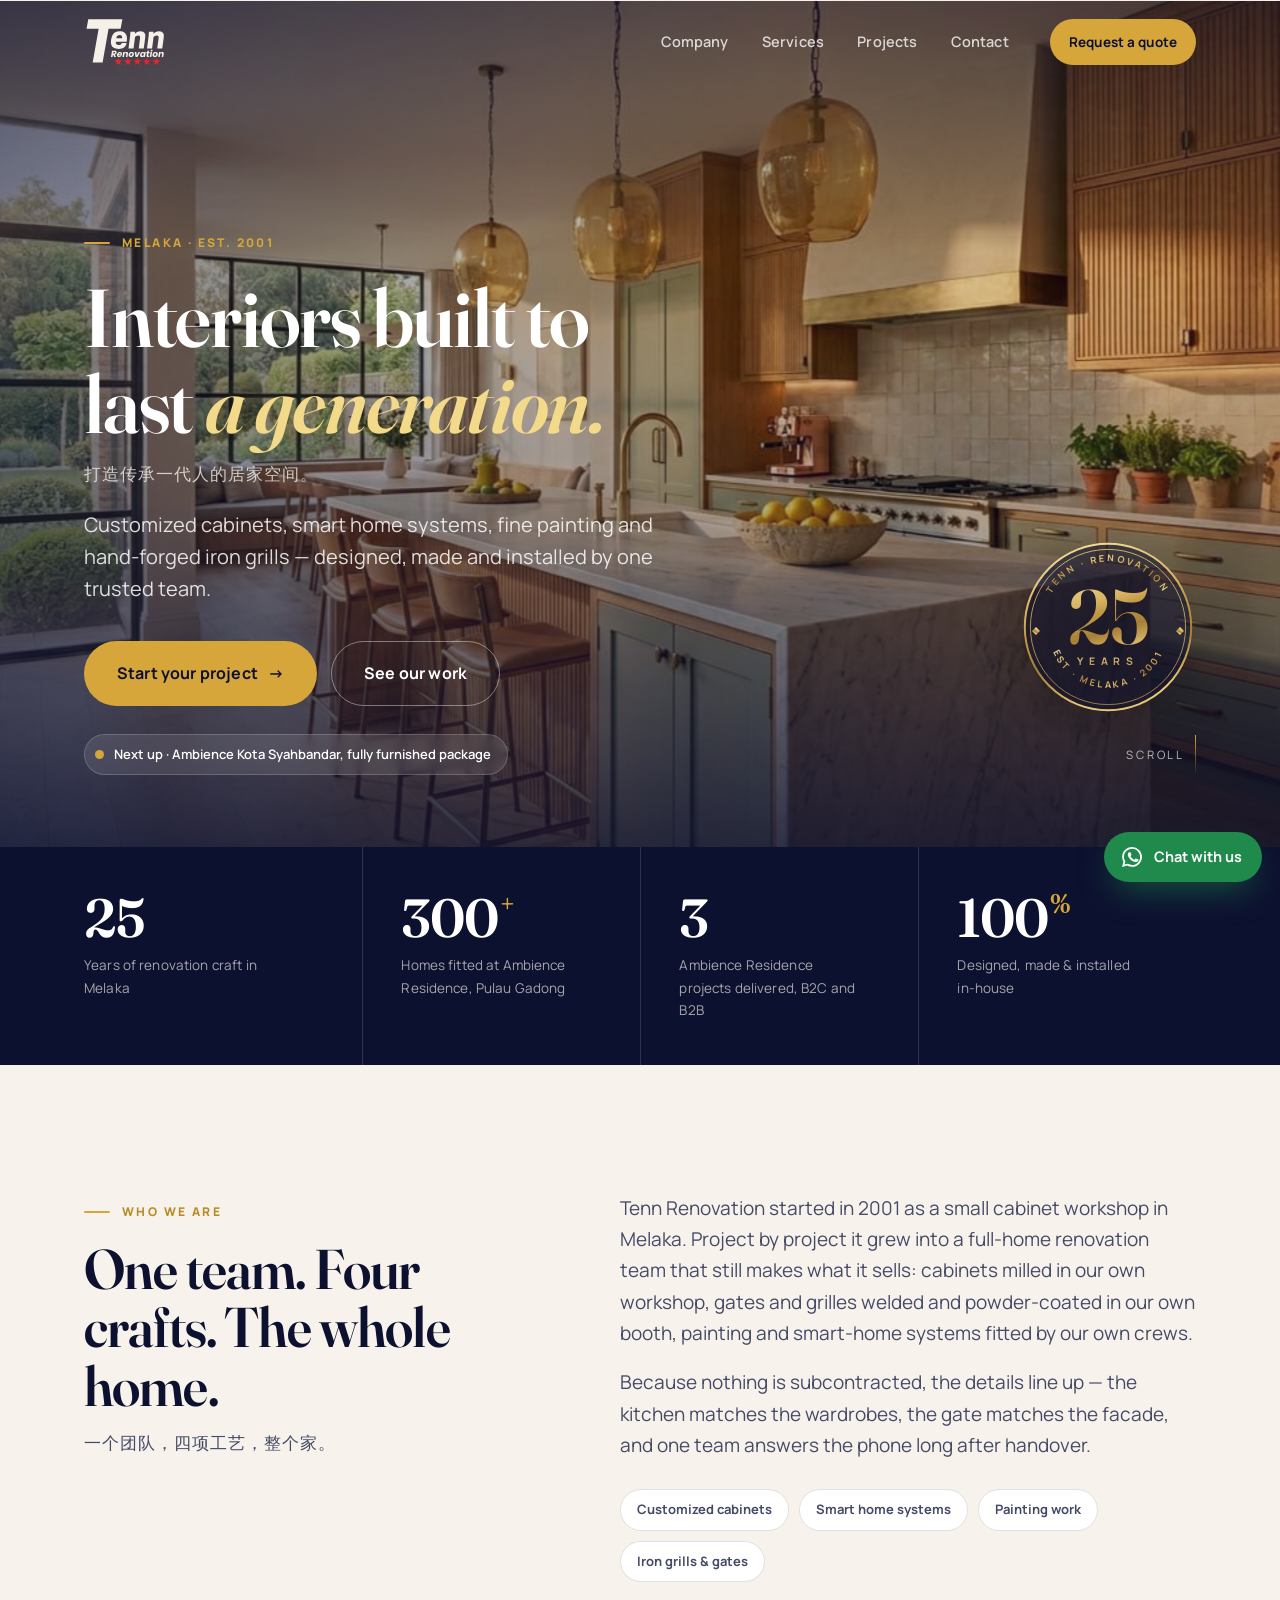
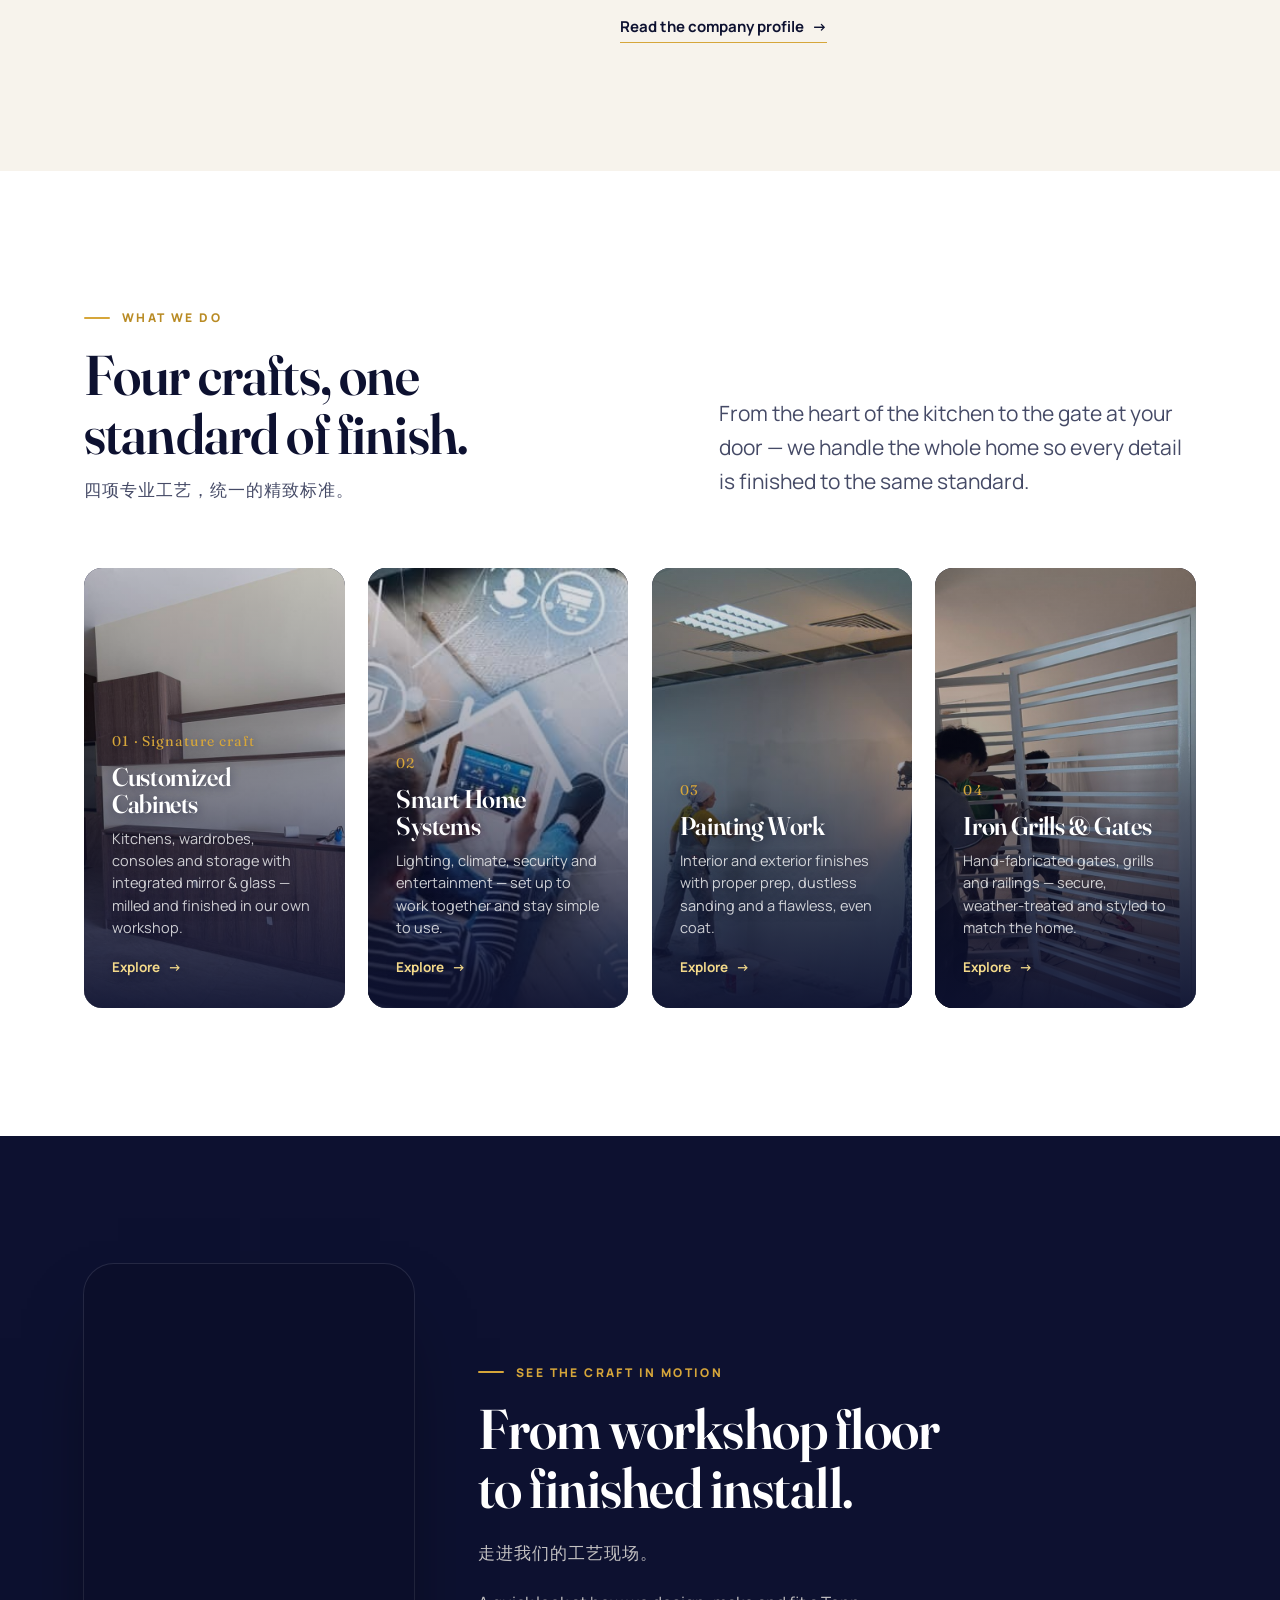
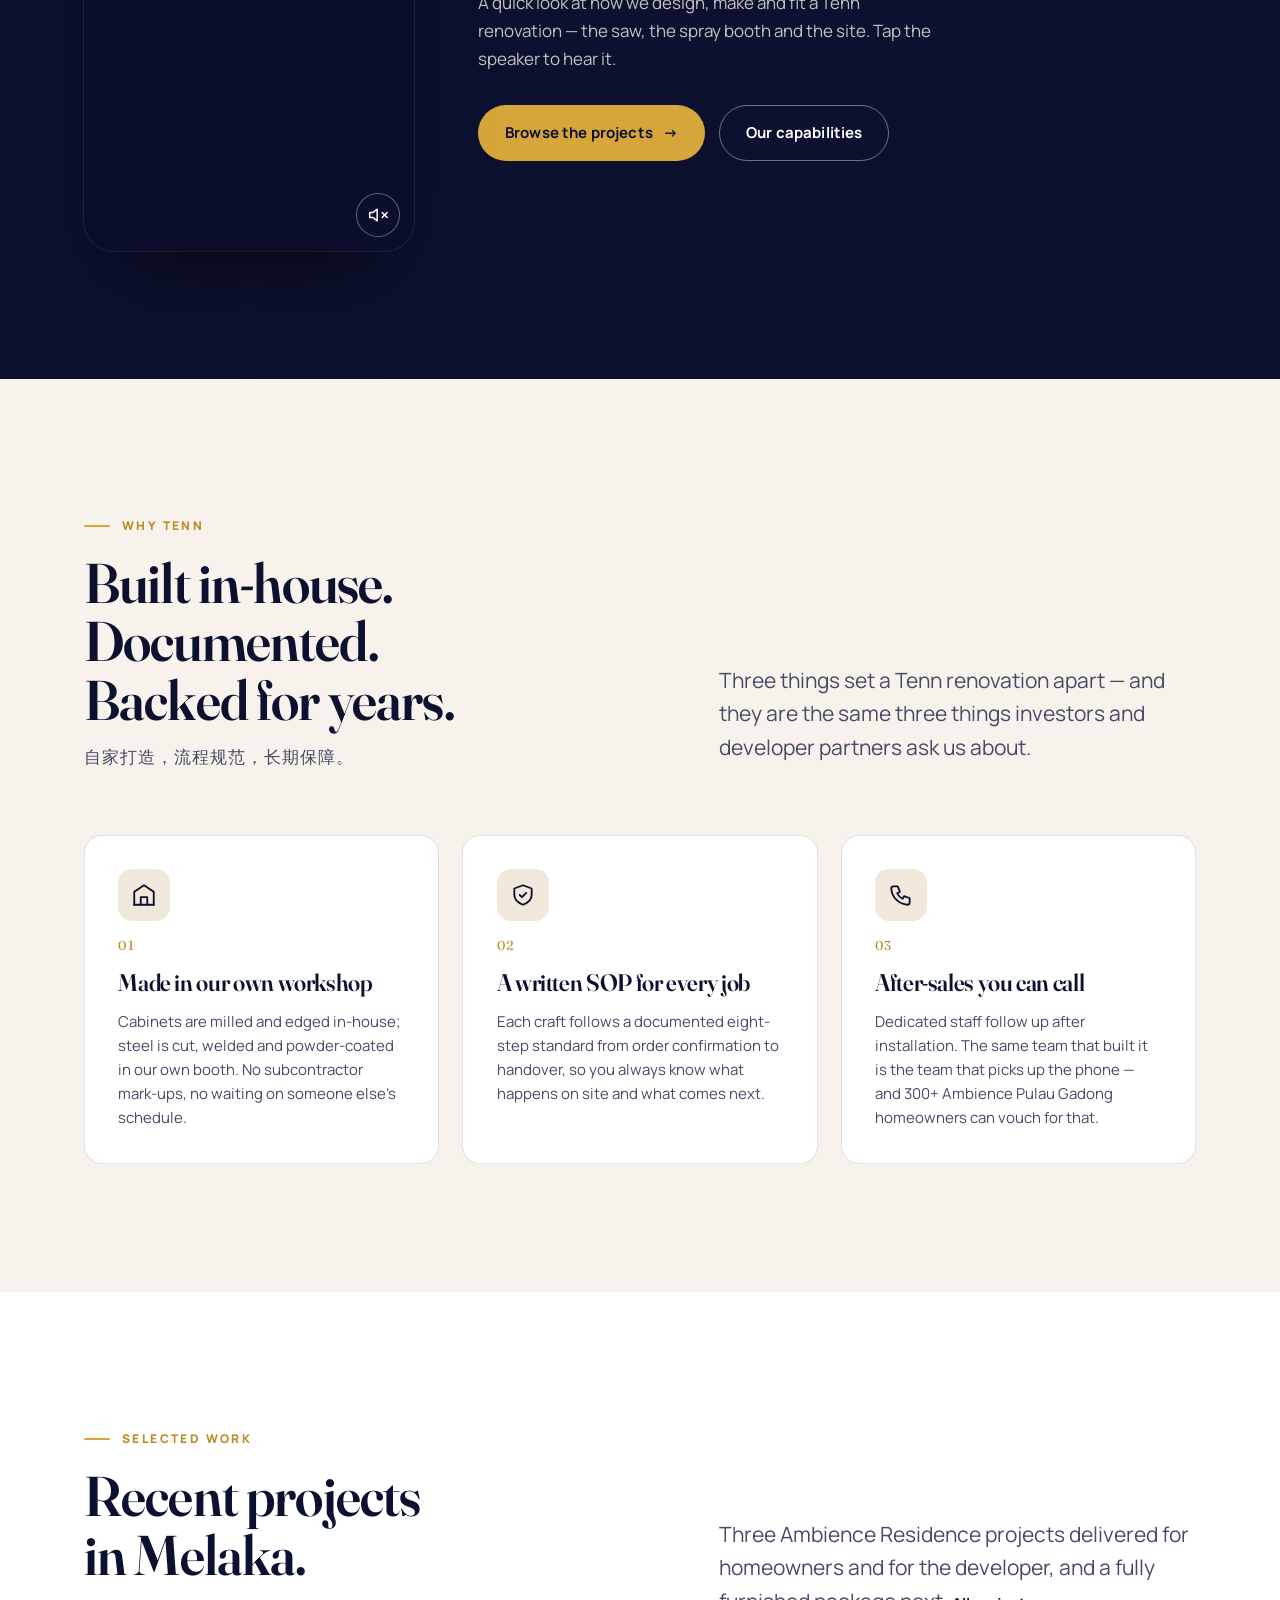
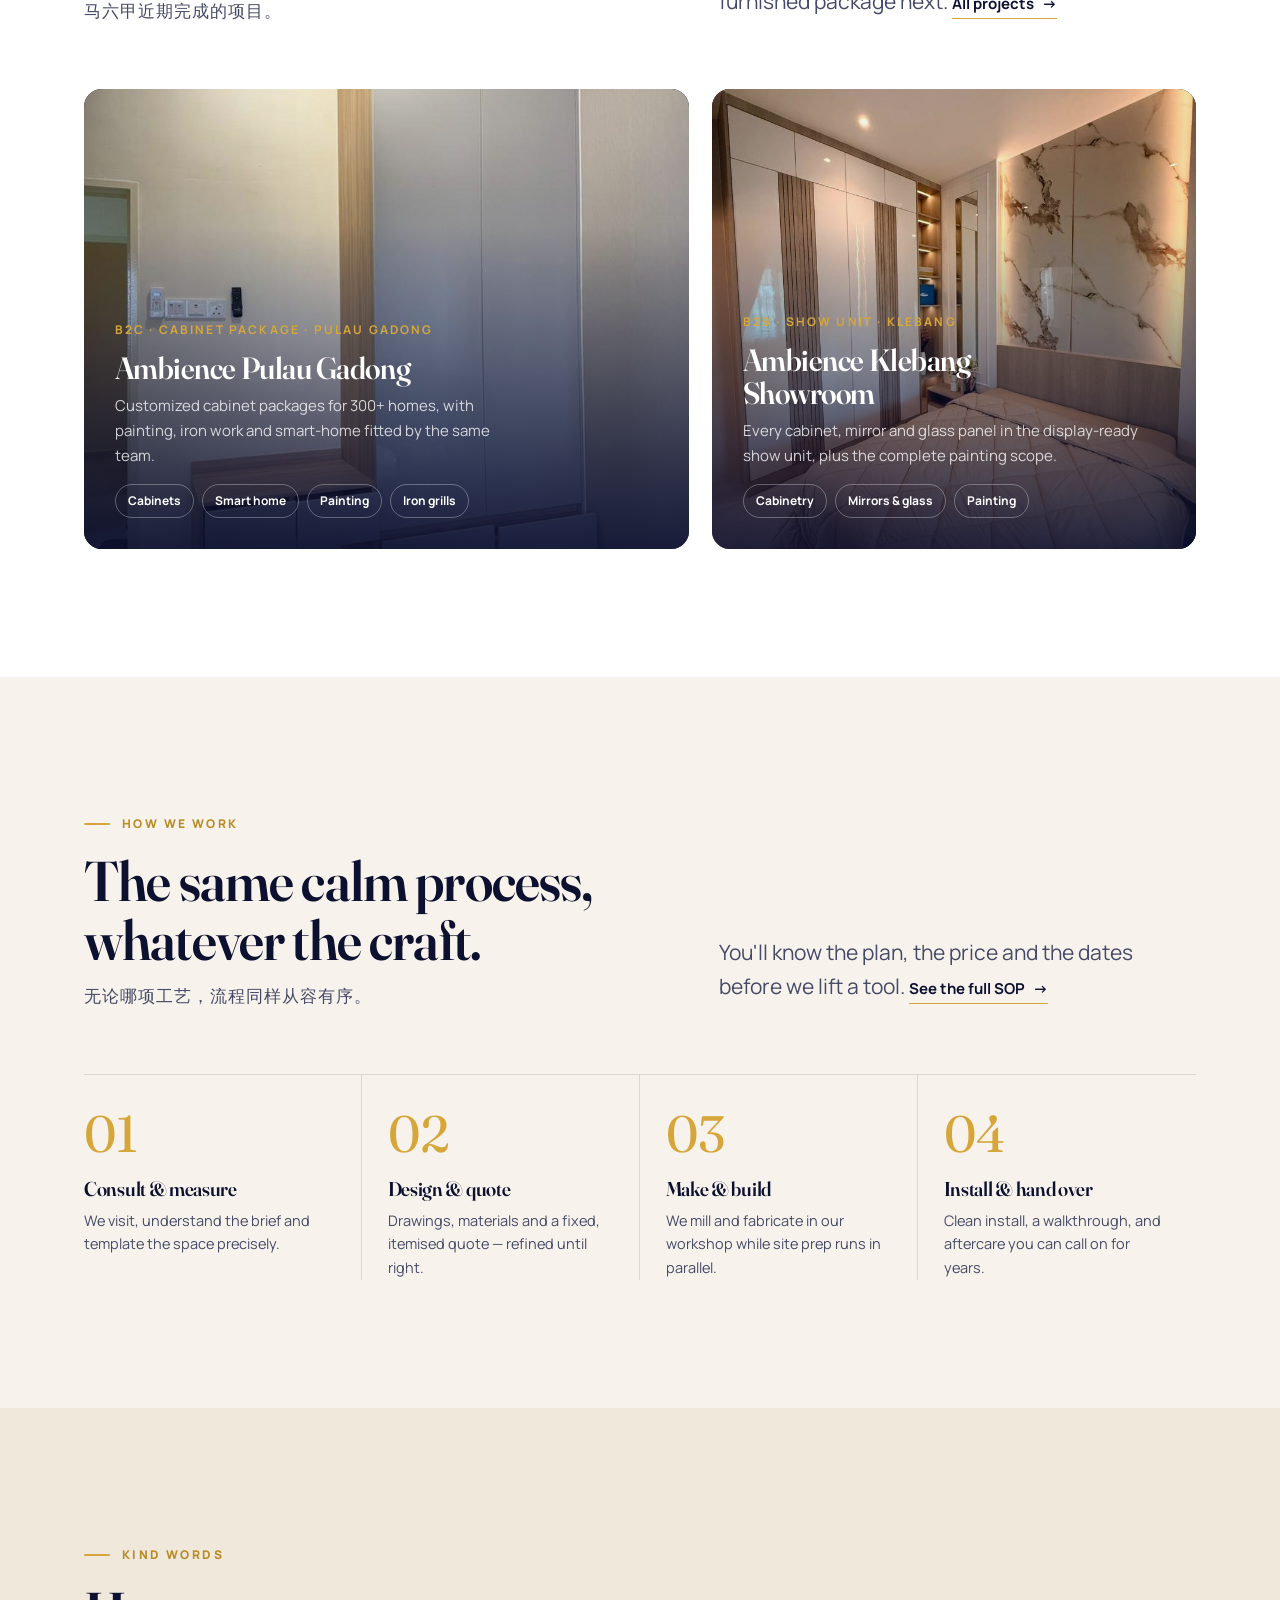
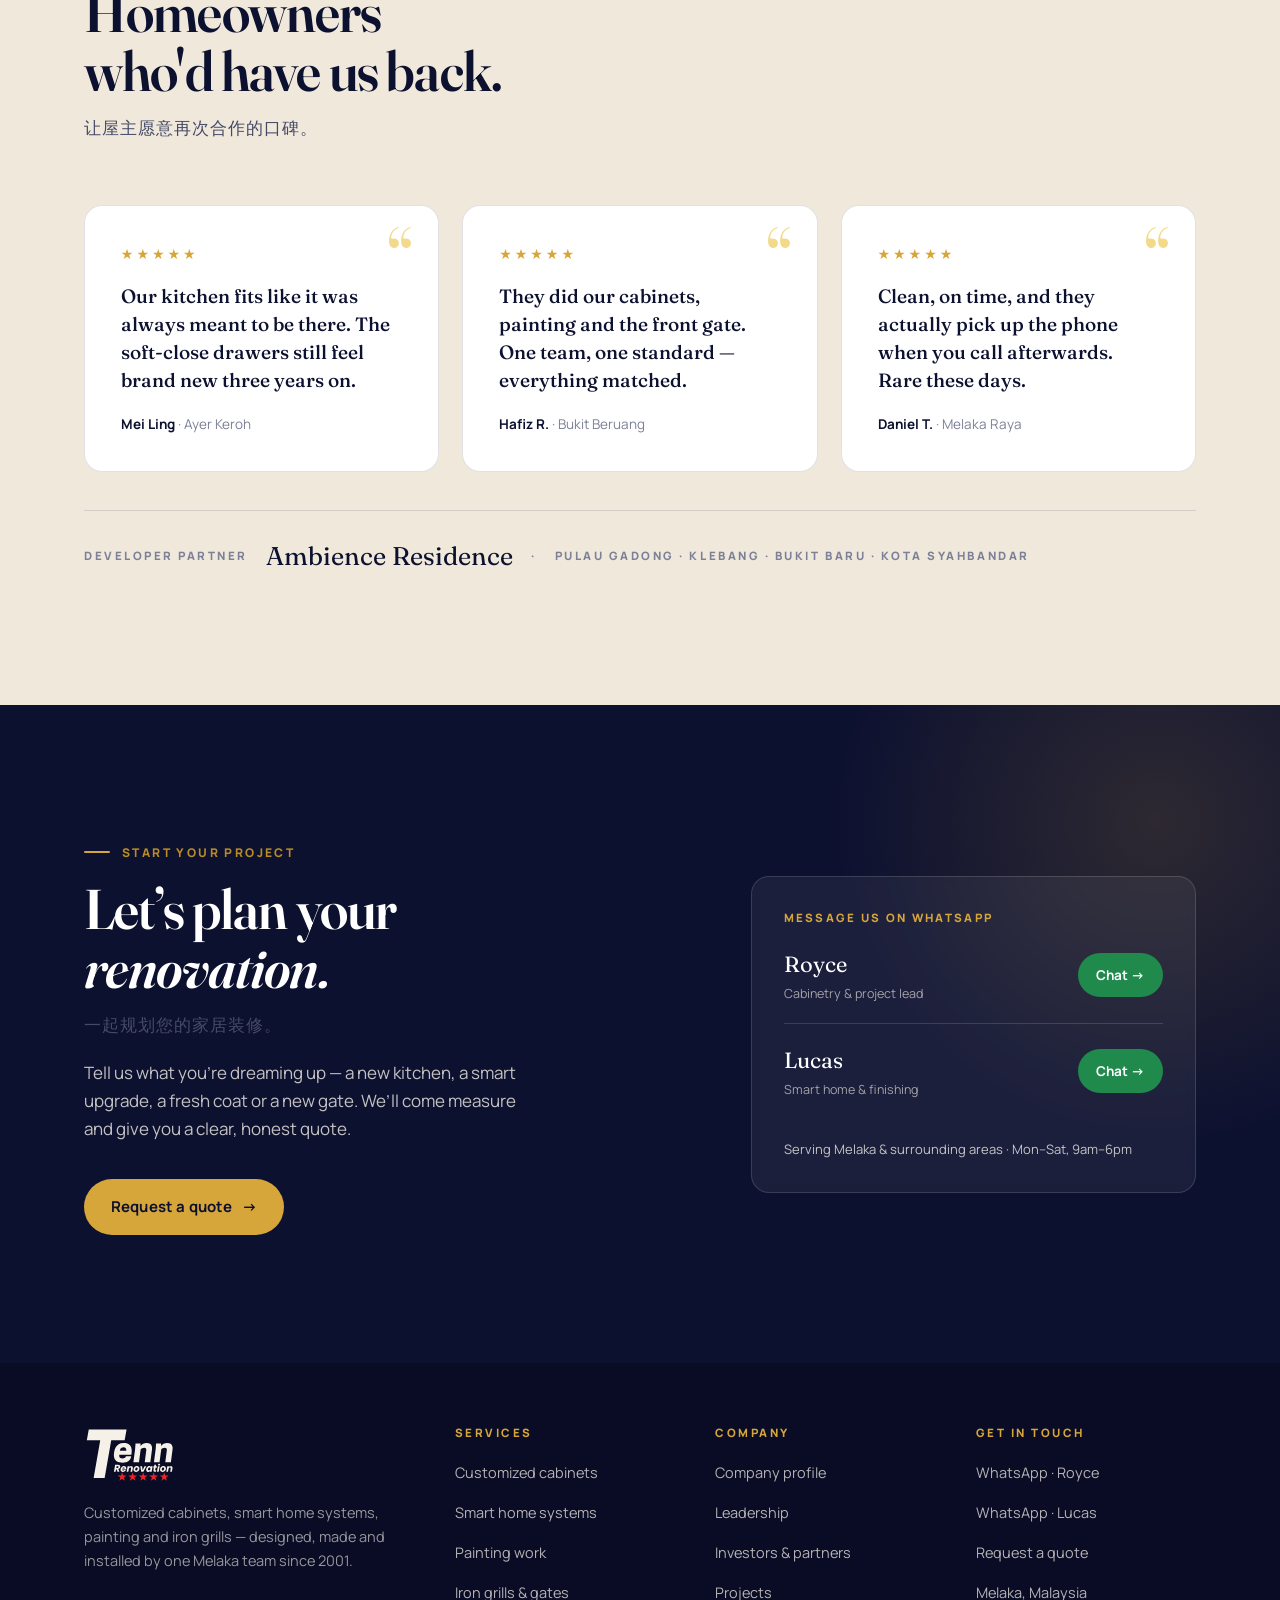
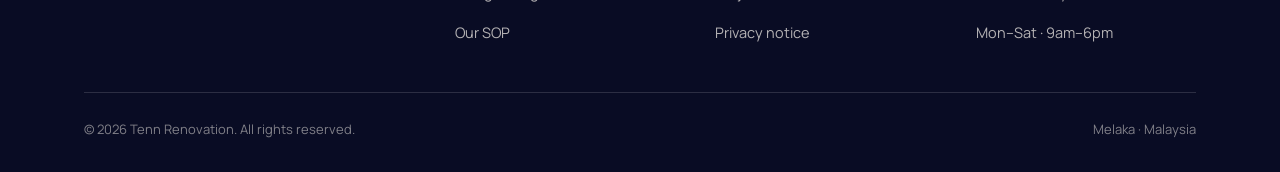
==== index.html @ 578e5e95 "Version-stamp stylesheet and script links; add .nojekyll GitHub Pages caches each file for ten minut" ====
<!DOCTYPE html>
<html lang="en">
<head>
<meta charset="UTF-8">
<meta name="viewport" content="width=device-width, initial-scale=1.0">
<title>Tenn Renovation — Crafted Interiors in Melaka</title>
<meta name="description" content="Customized cabinets, smart home systems, painting and hand-forged iron grills — designed, made and installed by one trusted Melaka team since 2001.">
<meta name="theme-color" content="#0d1130">
<link rel="canonical" href="https://lczx122.github.io/tenn-renovation/">
<link rel="icon" href="media/favicon.svg" type="image/svg+xml">
<link rel="apple-touch-icon" href="media/apple-touch-icon.png">
<meta property="og:type" content="website">
<meta property="og:site_name" content="Tenn Renovation">
<meta property="og:title" content="Tenn Renovation — Crafted Interiors in Melaka">
<meta property="og:description" content="Customized cabinets, smart home systems, painting and hand-forged iron grills — designed, made and installed by one trusted Melaka team since 2001.">
<meta property="og:url" content="https://lczx122.github.io/tenn-renovation/">
<meta property="og:image" content="https://lczx122.github.io/tenn-renovation/media/hero-kitchen.jpg">
<meta property="og:locale" content="en_MY">
<meta name="twitter:card" content="summary_large_image">
<link rel="preconnect" href="https://fonts.googleapis.com">
<link rel="preconnect" href="https://fonts.gstatic.com" crossorigin>
<link rel="stylesheet" href="https://fonts.googleapis.com/css2?family=Fraunces:ital,opsz,wght@0,9..144,500;0,9..144,600;0,9..144,700;1,9..144,500;1,9..144,600&family=Manrope:wght@400;500;600;700;800&display=swap">
<link rel="preload" as="image" href="media/hero-kitchen.jpg" fetchpriority="high">
<link rel="stylesheet" href="styles.css?v=20261008b">
<script type="application/ld+json">
{
  "@context": "https://schema.org",
  "@type": "HomeAndConstructionBusiness",
  "@id": "https://lczx122.github.io/tenn-renovation/#business",
  "name": "Tenn Renovation",
  "url": "https://lczx122.github.io/tenn-renovation/",
  "logo": "https://lczx122.github.io/tenn-renovation/media/tenn-logo.svg",
  "image": "https://lczx122.github.io/tenn-renovation/media/hero-kitchen.jpg",
  "description": "Customized cabinets, smart home systems, painting and hand-forged iron grills, designed, made and installed by one Melaka team since 2001.",
  "telephone": "+60109718663",
  "foundingDate": "2001",
  "priceRange": "$$",
  "address": { "@type": "PostalAddress", "addressLocality": "Melaka", "addressRegion": "Melaka", "addressCountry": "MY" },
  "areaServed": { "@type": "State", "name": "Melaka" },
  "openingHoursSpecification": [{
    "@type": "OpeningHoursSpecification",
    "dayOfWeek": ["Monday","Tuesday","Wednesday","Thursday","Friday","Saturday"],
    "opens": "09:00", "closes": "18:00"
  }],
  "contactPoint": [
    { "@type": "ContactPoint", "contactType": "sales", "name": "Royce", "telephone": "+60109718663", "availableLanguage": ["en","zh","ms"] },
    { "@type": "ContactPoint", "contactType": "sales", "name": "Lucas", "telephone": "+60163303178", "availableLanguage": ["en","zh","ms"] }
  ],
  "makesOffer": [
    { "@type": "Offer", "itemOffered": { "@type": "Service", "name": "Customized cabinets", "url": "https://lczx122.github.io/tenn-renovation/services.html#cabinetry" } },
    { "@type": "Offer", "itemOffered": { "@type": "Service", "name": "Smart home systems", "url": "https://lczx122.github.io/tenn-renovation/services.html#smart-home" } },
    { "@type": "Offer", "itemOffered": { "@type": "Service", "name": "Painting work", "url": "https://lczx122.github.io/tenn-renovation/services.html#painting" } },
    { "@type": "Offer", "itemOffered": { "@type": "Service", "name": "Iron grills and gates", "url": "https://lczx122.github.io/tenn-renovation/services.html#iron-grills" } }
  ]
}
</script>
</head>
<body>

<a class="skip-link" href="#main">Skip to content</a>

<!-- ============ HEADER ============ -->
<header class="site-head over-dark" id="siteHead">
  <div class="wrap bar">
    <a class="brand" href="index.html" aria-label="Tenn Renovation home">
      <img class="logo-mark logo-dark" src="media/tenn-logo.svg" alt="Tenn Renovation" width="640" height="392">
      <img class="logo-mark logo-light" src="media/tenn-logo-light.svg" alt="" aria-hidden="true" width="640" height="392">
    </a>
    <nav class="nav" id="siteNav" aria-label="Primary">
      <a class="link" href="company.html">Company</a>
      <a class="link" href="services.html">Services</a>
      <a class="link" href="projects.html">Projects</a>
      <a class="link" href="quote.html">Contact</a>
      <div class="nav-cta">
        <a class="btn btn-brass btn-sm" href="quote.html">Request a quote</a>
      </div>
    </nav>
    <div class="bar-actions">
      <a class="btn btn-brass btn-sm" href="quote.html">Get a quote</a>
      <button class="menu-btn" id="menuBtn" type="button" aria-label="Open menu" aria-expanded="false" aria-controls="siteNav"><span></span><span></span><span></span></button>
    </div>
  </div>
</header>
<main id="main">

<!-- ============ HERO ============ -->
<section class="hero">
  <div class="hero-media">
    <img class="shot" src="media/hero-kitchen.jpg" alt="Custom kitchen with green island, walnut cabinetry and marble worktop at golden hour" width="1584" height="672" fetchpriority="high" decoding="async">
  </div>
  <div class="wrap hero-inner">
    <div>
      <span class="eyebrow">Melaka · Est. 2001</span>
      <h1>Interiors built to last <em>a generation.</em></h1>
      <p class="zh-head" lang="zh">打造传承一代人的居家空间。</p>
      <p class="hero-sub">Customized cabinets, smart home systems, fine painting and hand-forged iron grills — designed, made and installed by one trusted team.</p>
      <div class="hero-actions">
        <a class="btn btn-brass btn-lg" href="quote.html">Start your project <span class="arr">→</span></a>
        <a class="btn btn-ghost inv btn-lg" href="projects.html">See our work</a>
      </div>
      <a class="hero-note" href="projects.html#kota-syahbandar"><span class="pulse"></span> Next up · Ambience Kota Syahbandar, fully furnished package</a>
    </div>
    <div class="hero-side">
      <div class="hero-badge" aria-label="Twenty-five years of craft, established 2001">
          <svg class="seal" viewBox="0 0 220 220" role="img">
            <defs>
              <linearGradient id="gold" x1="0" y1="0" x2="0.25" y2="1"><stop offset="0" stop-color="#f7e3a6"/><stop offset="0.4" stop-color="#d8b463"/><stop offset="0.52" stop-color="#c19a48"/><stop offset="0.74" stop-color="#a87f37"/><stop offset="1" stop-color="#e6c878"/></linearGradient>
              <linearGradient id="goldSoft" x1="0" y1="0" x2="0" y2="1"><stop offset="0" stop-color="#eccf86"/><stop offset="1" stop-color="#b08d52"/></linearGradient>
              <path id="arcTop" d="M 28 110 A 82 82 0 0 1 192 110"/><path id="arcBot" d="M 34 110 A 76 76 0 0 0 186 110"/>
            </defs>
            <circle cx="110" cy="110" r="104" fill="rgba(13,17,48,.5)"/>
            <circle cx="110" cy="110" r="104" fill="none" stroke="url(#gold)" stroke-width="2.5"/>
            <circle cx="110" cy="110" r="97" fill="none" stroke="url(#goldSoft)" stroke-width="1"/>
            <text class="seal-arc" fill="url(#gold)"><textPath href="#arcTop" startOffset="50%" text-anchor="middle">TENN&#160;·&#160;RENOVATION</textPath></text>
            <text class="seal-arc" fill="url(#gold)"><textPath href="#arcBot" startOffset="50%" text-anchor="middle">EST&#160;·&#160;MELAKA&#160;·&#160;2001</textPath></text>
            <rect width="7" height="7" transform="translate(20 110) rotate(45)" fill="url(#gold)"/><rect width="7" height="7" transform="translate(200 110) rotate(45)" fill="url(#gold)"/>
            <text class="seal-num" x="110" y="131" text-anchor="middle" fill="url(#gold)">25</text>
            <text class="seal-years" x="110" y="157" text-anchor="middle" fill="url(#goldSoft)">YEARS</text>
          </svg>
        </div>
      <span class="hero-scroll">Scroll</span>
    </div>
  </div>
</section>

<!-- ============ STATS ============ -->
<section class="stats" aria-label="Key figures">
  <div class="wrap">
    <div class="row">
      <div class="cell"><div class="n" data-count="25">25</div><div class="t">Years of renovation craft in Melaka</div></div>
      <div class="cell"><div class="n" data-count="300" data-suffix="+">300+</div><div class="t">Homes fitted at Ambience Residence, Pulau Gadong</div></div>
      <div class="cell"><div class="n" data-count="3">3</div><div class="t">Ambience Residence projects delivered, B2C and B2B</div></div>
      <div class="cell"><div class="n" data-count="100" data-suffix="%">100%</div><div class="t">Designed, made &amp; installed in-house</div></div>
    </div>
  </div>
</section>

<!-- ============ STATEMENT ============ -->
<section class="section">
  <div class="wrap">
    <div class="statement">
      <div class="reveal">
        <span class="eyebrow">Who we are</span>
        <h2>One team. Four crafts. The whole home.</h2>
        <p class="zh-head" lang="zh">一个团队，四项工艺，整个家。</p>
      </div>
      <div class="copy reveal">
        <p>Tenn Renovation started in 2001 as a small cabinet workshop in Melaka. Project by project it grew into a full-home renovation team that still makes what it sells: cabinets milled in our own workshop, gates and grilles welded and powder-coated in our own booth, painting and smart-home systems fitted by our own crews.</p>
        <p>Because nothing is subcontracted, the details line up — the kitchen matches the wardrobes, the gate matches the facade, and one team answers the phone long after handover.</p>
        <div class="marks">
          <span>Customized cabinets</span><span>Smart home systems</span><span>Painting work</span><span>Iron grills &amp; gates</span>
        </div>
        <p style="margin-top:28px"><a class="text-link" href="company.html">Read the company profile <span class="arr">→</span></a></p>
      </div>
    </div>
  </div>
</section>

<!-- ============ SERVICES ============ -->
<section class="section on-paper" id="services">
  <div class="wrap">
    <div class="sec-head reveal">
      <div>
        <span class="eyebrow">What we do</span>
        <h2>Four crafts, one standard of finish.</h2>
        <p class="zh-head" lang="zh">四项专业工艺，统一的精致标准。</p>
      </div>
      <p class="lead">From the heart of the kitchen to the gate at your door — we handle the whole home so every detail is finished to the same standard.</p>
    </div>
    <div class="svc-grid">
      <a class="svc-card reveal" href="services.html#cabinetry">
        <div class="pic"><img class="shot" src="media/ambience-pantry.jpg" alt="Full-height white gloss and oak kitchen pantry unit with open display niche" width="810" height="1080" loading="lazy" decoding="async"></div>
        <div class="body"><span class="ix">01 · Signature craft</span><h3>Customized Cabinets</h3><p>Kitchens, wardrobes, consoles and storage with integrated mirror &amp; glass — milled and finished in our own workshop.</p><span class="more">Explore <span class="arr">→</span></span></div>
      </a>
      <a class="svc-card reveal" href="services.html#smart-home">
        <div class="pic"><img class="shot" src="media/smart-home.jpg" alt="Person controlling a connected smart home from a tablet" width="745" height="400" loading="lazy" decoding="async"></div>
        <div class="body"><span class="ix">02</span><h3>Smart Home Systems</h3><p>Lighting, climate, security and entertainment — set up to work together and stay simple to use.</p><span class="more">Explore <span class="arr">→</span></span></div>
      </a>
      <a class="svc-card reveal" href="services.html#painting">
        <div class="pic"><img class="shot" src="media/painting-work.jpg" alt="Painter skim-coating and finishing an interior wall on site" width="800" height="600" loading="lazy" decoding="async"></div>
        <div class="body"><span class="ix">03</span><h3>Painting Work</h3><p>Interior and exterior finishes with proper prep, dustless sanding and a flawless, even coat.</p><span class="more">Explore <span class="arr">→</span></span></div>
      </a>
      <a class="svc-card reveal" href="services.html#iron-grills">
        <div class="pic"><img class="shot" src="media/iron-install-gate.jpg" alt="Powder-coated white horizontal-slat security gate being fitted in a Melaka home" width="810" height="1080" loading="lazy" decoding="async"></div>
        <div class="body"><span class="ix">04</span><h3>Iron Grills &amp; Gates</h3><p>Hand-fabricated gates, grills and railings — secure, weather-treated and styled to match the home.</p><span class="more">Explore <span class="arr">→</span></span></div>
      </a>
    </div>
  </div>
</section>

<!-- ============ SHOWCASE ============ -->
<section class="section on-ink showcase" id="showcase">
  <div class="wrap">
    <div class="split">
      <div class="vframe reveal">
        <video id="reel" src="media/showcase.mp4" autoplay loop muted playsinline preload="metadata" aria-label="Tenn Renovation showcase reel"></video>
        <button class="mute" id="reelMute" aria-label="Unmute video" aria-pressed="false">
          <svg id="muteIcon" viewBox="0 0 24 24" fill="none" stroke="currentColor" stroke-width="1.8" stroke-linecap="round" stroke-linejoin="round"><path d="M11 5 6 9H2v6h4l5 4V5z"></path><line x1="23" y1="9" x2="17" y2="15"></line><line x1="17" y1="9" x2="23" y2="15"></line></svg>
        </button>
      </div>
      <div class="txt reveal">
        <span class="eyebrow">See the craft in motion</span>
        <h2>From workshop floor to finished install.</h2>
        <p class="zh-head" lang="zh">走进我们的工艺现场。</p>
        <p>A quick look at how we design, make and fit a Tenn renovation — the saw, the spray booth and the site. Tap the speaker to hear it.</p>
        <div class="actions">
          <a class="btn btn-brass" href="projects.html">Browse the projects <span class="arr">→</span></a>
          <a class="btn btn-ghost inv" href="company.html#capabilities">Our capabilities</a>
        </div>
      </div>
    </div>
  </div>
</section>

<!-- ============ WHY TENN ============ -->
<section class="section">
  <div class="wrap">
    <div class="sec-head reveal">
      <div>
        <span class="eyebrow">Why Tenn</span>
        <h2>Built in-house. Documented. Backed for years.</h2>
        <p class="zh-head" lang="zh">自家打造，流程规范，长期保障。</p>
      </div>
      <p class="lead">Three things set a Tenn renovation apart — and they are the same three things investors and developer partners ask us about.</p>
    </div>
    <div class="pillars">
      <div class="pillar reveal"><div class="ic"><svg viewBox="0 0 24 24" fill="none" stroke="currentColor" stroke-width="1.7" stroke-linecap="round" stroke-linejoin="round"><path d="M3 21V9l9-6 9 6v12"/><path d="M9 21v-7h6v7"/><path d="M3 21h18"/></svg></div><span class="num">01</span><h3>Made in our own workshop</h3><p>Cabinets are milled and edged in-house; steel is cut, welded and powder-coated in our own booth. No subcontractor mark-ups, no waiting on someone else's schedule.</p></div>
      <div class="pillar reveal"><div class="ic"><svg viewBox="0 0 24 24" fill="none" stroke="currentColor" stroke-width="1.7" stroke-linecap="round" stroke-linejoin="round"><path d="M12 3l8 3v6c0 4-3 7-8 9-5-2-8-5-8-9V6z"/><path d="M9 12l2 2 4-4"/></svg></div><span class="num">02</span><h3>A written SOP for every job</h3><p>Each craft follows a documented eight-step standard from order confirmation to handover, so you always know what happens on site and what comes next.</p></div>
      <div class="pillar reveal"><div class="ic"><svg viewBox="0 0 24 24" fill="none" stroke="currentColor" stroke-width="1.7" stroke-linecap="round" stroke-linejoin="round"><path d="M5 4h4l2 5-2.5 1.5a11 11 0 0 0 5 5L15 13l5 2v4a2 2 0 0 1-2 2A16 16 0 0 1 3 6a2 2 0 0 1 2-2"/></svg></div><span class="num">03</span><h3>After-sales you can call</h3><p>Dedicated staff follow up after installation. The same team that built it is the team that picks up the phone — and 300+ Ambience Pulau Gadong homeowners can vouch for that.</p></div>
    </div>
  </div>
</section>

<!-- ============ PROJECTS ============ -->
<section class="section on-paper" id="work">
  <div class="wrap">
    <div class="sec-head reveal">
      <div>
        <span class="eyebrow">Selected work</span>
        <h2>Recent projects in Melaka.</h2>
        <p class="zh-head" lang="zh">马六甲近期完成的项目。</p>
      </div>
      <p class="lead">Three Ambience Residence projects delivered for homeowners and for the developer, and a fully furnished package next. <a class="text-link" href="projects.html">All projects <span class="arr">→</span></a></p>
    </div>
    <div class="proj-grid">
      <a class="proj-card reveal" href="projects.html#ambience">
        <div class="pic"><img class="shot" src="media/ambience-wardrobe-dresser.jpg" alt="Grey high-gloss bedroom wardrobe with built-in oak dressing table, Ambience Residence Pulau Gadong" width="810" height="1080" loading="lazy" decoding="async"></div>
        <div class="body"><span class="loc">B2C · Cabinet package · Pulau Gadong</span><h3>Ambience Pulau Gadong</h3><p>Customized cabinet packages for 300+ homes, with painting, iron work and smart-home fitted by the same team.</p><div class="tags"><span>Cabinets</span><span>Smart home</span><span>Painting</span><span>Iron grills</span></div></div>
      </a>
      <a class="proj-card reveal" href="projects.html#klebang">
        <div class="pic"><img class="shot" src="media/showroom-master.jpg" alt="Marble feature headboard with white gloss wardrobe and fluted inserts, Klebang showroom" width="810" height="1080" loading="lazy" decoding="async"></div>
        <div class="body"><span class="loc">B2B · Show unit · Klebang</span><h3>Ambience Klebang Showroom</h3><p>Every cabinet, mirror and glass panel in the display-ready show unit, plus the complete painting scope.</p><div class="tags"><span>Cabinetry</span><span>Mirrors &amp; glass</span><span>Painting</span></div></div>
      </a>
    </div>
  </div>
</section>

<!-- ============ PROCESS ============ -->
<section class="section">
  <div class="wrap">
    <div class="sec-head reveal">
      <div>
        <span class="eyebrow">How we work</span>
        <h2>The same calm process, whatever the craft.</h2>
        <p class="zh-head" lang="zh">无论哪项工艺，流程同样从容有序。</p>
      </div>
      <p class="lead">You'll know the plan, the price and the dates before we lift a tool. <a class="text-link" href="services.html#process">See the full SOP <span class="arr">→</span></a></p>
    </div>
    <div class="proc reveal">
      <div class="step"><div class="k">01</div><h3>Consult &amp; measure</h3><p>We visit, understand the brief and template the space precisely.</p></div>
      <div class="step"><div class="k">02</div><h3>Design &amp; quote</h3><p>Drawings, materials and a fixed, itemised quote — refined until right.</p></div>
      <div class="step"><div class="k">03</div><h3>Make &amp; build</h3><p>We mill and fabricate in our workshop while site prep runs in parallel.</p></div>
      <div class="step"><div class="k">04</div><h3>Install &amp; hand over</h3><p>Clean install, a walkthrough, and aftercare you can call on for years.</p></div>
    </div>
  </div>
</section>

<!-- ============ TESTIMONIALS ============ -->
<section class="section on-cream2">
  <div class="wrap">
    <div class="sec-head reveal">
      <div>
        <span class="eyebrow">Kind words</span>
        <h2>Homeowners who'd have us back.</h2>
        <p class="zh-head" lang="zh">让屋主愿意再次合作的口碑。</p>
      </div>
    </div>
    <div class="quotes">
      <div class="quote reveal"><div class="stars">★★★★★</div><p>Our kitchen fits like it was always meant to be there. The soft-close drawers still feel brand new three years on.</p><div class="who"><b>Mei Ling</b> · Ayer Keroh</div></div>
      <div class="quote reveal"><div class="stars">★★★★★</div><p>They did our cabinets, painting and the front gate. One team, one standard — everything matched.</p><div class="who"><b>Hafiz R.</b> · Bukit Beruang</div></div>
      <div class="quote reveal"><div class="stars">★★★★★</div><p>Clean, on time, and they actually pick up the phone when you call afterwards. Rare these days.</p><div class="who"><b>Daniel T.</b> · Melaka Raya</div></div>
    </div>
    <div class="partner-row reveal"><span class="lbl">Developer partner</span><span class="name">Ambience Residence</span><span class="lbl">·</span><span class="lbl">Pulau Gadong · Klebang · Bukit Baru · Kota Syahbandar</span></div>
  </div>
</section>

<!-- ============ CTA ============ -->
<section class="section cta" id="contact">
  <div class="wrap">
    <div class="inner">
      <div class="reveal">
        <span class="eyebrow">Start your project</span>
        <h2>Let’s plan your <em>renovation.</em></h2>
        <p class="zh-head" lang="zh">一起规划您的家居装修。</p>
        <p>Tell us what you’re dreaming up — a new kitchen, a smart upgrade, a fresh coat or a new gate. We’ll come measure and give you a clear, honest quote.</p>
        <div class="hero-actions"><a class="btn btn-brass" href="quote.html">Request a quote <span class="arr">→</span></a></div>
      </div>
      <div class="card reveal">
        <div class="lbl">Message us on WhatsApp</div>
        <div class="person">
          <div><div class="nm">Royce</div><div class="rl">Cabinetry &amp; project lead</div></div>
          <a class="wa-pill" href="https://wa.me/60109718663" target="_blank" rel="noopener">Chat →</a>
        </div>
        <div class="person">
          <div><div class="nm">Lucas</div><div class="rl">Smart home &amp; finishing</div></div>
          <a class="wa-pill" href="https://wa.me/60163303178" target="_blank" rel="noopener">Chat →</a>
        </div>
        <p class="fine">Serving Melaka &amp; surrounding areas · Mon–Sat, 9am–6pm</p>
      </div>
    </div>
  </div>
</section>

</main>

<!-- ============ FOOTER ============ -->
<footer class="foot">
  <div class="wrap">
    <div class="top">
      <div class="brand">
        <img class="logo-mark" src="media/tenn-logo-light.svg" alt="Tenn Renovation" width="640" height="392">
        <p class="bl">Customized cabinets, smart home systems, painting and iron grills — designed, made and installed by one Melaka team since 2001.</p>
      </div>
      <div>
        <h4>Services</h4>
        <ul>
          <li><a href="services.html#cabinetry">Customized cabinets</a></li>
          <li><a href="services.html#smart-home">Smart home systems</a></li>
          <li><a href="services.html#painting">Painting work</a></li>
          <li><a href="services.html#iron-grills">Iron grills &amp; gates</a></li>
          <li><a href="services.html#process">Our SOP</a></li>
        </ul>
      </div>
      <div>
        <h4>Company</h4>
        <ul>
          <li><a href="company.html">Company profile</a></li>
          <li><a href="company.html#leadership">Leadership</a></li>
          <li><a href="company.html#growth">Investors &amp; partners</a></li>
          <li><a href="projects.html">Projects</a></li>
          <li><a href="privacy.html">Privacy notice</a></li>
        </ul>
      </div>
      <div>
        <h4>Get in touch</h4>
        <ul>
          <li><a href="https://wa.me/60109718663" target="_blank" rel="noopener">WhatsApp · Royce</a></li>
          <li><a href="https://wa.me/60163303178" target="_blank" rel="noopener">WhatsApp · Lucas</a></li>
          <li><a href="quote.html">Request a quote</a></li>
          <li><span>Melaka, Malaysia</span></li>
          <li><span>Mon–Sat · 9am–6pm</span></li>
        </ul>
      </div>
    </div>
    <div class="bot">
      <span>© 2026 Tenn Renovation. All rights reserved.</span>
      <span>Melaka · Malaysia</span>
    </div>
  </div>
</footer>

<!-- Floating WhatsApp button -->
<a class="wa-float" href="https://wa.me/60109718663?text=Hi%20Tenn%20Renovation%2C%20I%27d%20like%20to%20ask%20about%20a%20renovation." target="_blank" rel="noopener" aria-label="Chat with us on WhatsApp" data-track="floating-button">
  <svg viewBox="0 0 24 24" fill="currentColor" aria-hidden="true"><path d="M12.04 2C6.58 2 2.13 6.45 2.13 11.91c0 1.75.46 3.45 1.32 4.95L2 22l5.25-1.38a9.9 9.9 0 0 0 4.79 1.22h.01c5.46 0 9.91-4.45 9.91-9.91 0-2.65-1.03-5.14-2.9-7.01A9.82 9.82 0 0 0 12.04 2Zm0 1.84c2.16 0 4.19.84 5.72 2.37a8.04 8.04 0 0 1 2.37 5.71c0 4.46-3.63 8.08-8.09 8.08a8.1 8.1 0 0 1-4.12-1.13l-.3-.18-3.06.8.82-2.99-.19-.31a8.05 8.05 0 0 1-1.24-4.29c0-4.46 3.63-8.08 8.09-8.08Zm-2.6 3.32c-.18 0-.46.07-.7.34-.24.27-.93.91-.93 2.21 0 1.31.95 2.57 1.08 2.74.13.18 1.86 2.85 4.51 3.99.63.27 1.12.43 1.5.55.63.2 1.21.17 1.66.1.5-.07 1.55-.63 1.77-1.25.22-.61.22-1.14.15-1.25-.06-.11-.24-.18-.5-.31-.27-.13-1.55-.76-1.79-.85-.24-.09-.42-.13-.59.13-.18.27-.68.85-.83 1.03-.15.18-.31.2-.57.07-.27-.13-1.11-.41-2.12-1.31-.78-.7-1.31-1.56-1.46-1.82-.15-.27-.02-.41.11-.54.12-.12.27-.31.4-.46.13-.16.18-.27.27-.45.09-.18.04-.34-.02-.47-.07-.13-.59-1.42-.81-1.94-.21-.51-.43-.44-.59-.45h-.5Z"/></svg>
  <span>Chat with us</span>
</a>

<script src="site.js?v=20261008b"></script>
</body>
</html>
---- styles.css ----
/* ============================================================
   Tenn Renovation — design system
   Refined premium · navy, cream & brass · Fraunces + Manrope
   ============================================================ */

:root{
  --ink:      #0d1130;
  --ink-2:    #161b45;
  --ink-soft: #454a66;
  --muted:    #7d8197;
  --cream:    #f7f3ec;
  --cream-2:  #efe8db;
  --sand:     #e4d9c5;
  --paper:    #ffffff;
  --brass:    #d6a63a;
  --brass-d:  #b98b24;
  --brass-l:  #f3d98a;
  --red:      #e02226;
  --wa:       #1f8a4c;
  --wa-d:     #176d3b;
  --line:     rgba(13,17,48,.12);
  --line-2:   rgba(13,17,48,.07);
  --line-inv: rgba(255,255,255,.14);

  --maxw: 1240px;
  --gutter: clamp(20px, 5vw, 80px);
  --radius: 18px;
  --radius-sm: 12px;

  --display: 'Fraunces', 'Iowan Old Style', Georgia, serif;
  --sans: 'Manrope', system-ui, -apple-system, 'Segoe UI', sans-serif;

  --ease: cubic-bezier(.2,.7,.2,1);
  --shadow: 0 30px 60px -36px rgba(13,17,48,.45);
}

*{ box-sizing:border-box; }
html{ scroll-behavior:smooth; scroll-padding-top:96px; -webkit-font-smoothing:antialiased; }
body{
  margin:0; font-family:var(--sans); color:var(--ink); background:var(--cream);
  font-size:17px; line-height:1.65; font-weight:400; overflow-x:hidden;
}
img{ display:block; max-width:100%; }
a{ color:inherit; text-decoration:none; }
p{ margin:0; }
h1,h2,h3,h4{ font-family:var(--display); font-weight:600; line-height:1.05; margin:0; letter-spacing:-.015em; font-variation-settings:"opsz" 96; }
h1{ font-size:clamp(42px,6.4vw,88px); }
h2{ font-size:clamp(32px,4.4vw,56px); }
h3{ font-size:clamp(22px,2.4vw,30px); }
:focus-visible{ outline:3px solid var(--brass); outline-offset:3px; border-radius:4px; }
::selection{ background:var(--brass-l); color:var(--ink); }

.skip-link{
  position:absolute; left:16px; top:-60px; z-index:100;
  background:var(--ink); color:var(--cream); padding:10px 16px; border-radius:8px;
  font-weight:700; font-size:14px; transition:top .2s var(--ease);
}
.skip-link:focus{ top:12px; }

/* ---------- layout helpers ---------- */
.wrap{ max-width:var(--maxw); margin:0 auto; padding-inline:var(--gutter); }
.section{ padding-block:clamp(72px,10vw,128px); }
.section.tight{ padding-block:clamp(56px,7vw,88px); }
.on-ink{ background:var(--ink); color:var(--cream); }
.on-paper{ background:var(--paper); }
.on-cream2{ background:var(--cream-2); }
.eyebrow{
  font-size:12px; font-weight:800; letter-spacing:.2em; text-transform:uppercase;
  color:var(--brass-d); display:inline-flex; align-items:center; gap:12px;
}
.eyebrow::before{ content:""; width:26px; height:2px; background:var(--brass); display:inline-block; border-radius:2px; }
.on-ink .eyebrow, .hero .eyebrow, .page-hero .eyebrow{ color:var(--brass); }
.zh-head{
  font-size:clamp(15px,1.3vw,18px); font-weight:500; letter-spacing:.06em; line-height:1.6;
  margin-top:14px; color:var(--ink-soft);
}
.on-ink .zh-head, .hero .zh-head, .page-hero .zh-head{ color:rgba(247,243,236,.78); }
.lead{ font-size:clamp(18px,1.9vw,21px); color:var(--ink-soft); line-height:1.6; max-width:58ch; }
.on-ink .lead{ color:rgba(247,243,236,.78); }
.shot{ width:100%; height:100%; object-fit:cover; display:block; }

.sec-head{ display:grid; grid-template-columns:1.1fr .9fr; gap:clamp(24px,4vw,64px); align-items:end; margin-bottom:clamp(40px,5vw,64px); }
.sec-head h2{ margin-top:18px; max-width:16ch; text-wrap:balance; }
.sec-head .lead{ padding-bottom:6px; }
.sec-head.center{ grid-template-columns:1fr; text-align:center; justify-items:center; }
.sec-head.center .lead{ margin-inline:auto; }
@media (max-width:840px){ .sec-head{ grid-template-columns:1fr; } }

/* ---------- buttons ---------- */
.btn{
  display:inline-flex; align-items:center; justify-content:center; gap:10px;
  font-family:var(--sans); font-weight:700; font-size:15px; letter-spacing:.01em;
  padding:15px 26px; border-radius:999px; cursor:pointer; border:1.5px solid transparent;
  transition:transform .35s var(--ease), background .35s var(--ease), color .35s var(--ease), border-color .35s var(--ease), box-shadow .35s var(--ease);
  white-space:nowrap;
}
.btn .arr{ transition:transform .35s var(--ease); }
.btn:hover .arr{ transform:translateX(4px); }
.btn-primary{ background:var(--ink); color:var(--cream); }
.btn-primary:hover{ background:var(--ink-2); box-shadow:0 14px 30px -14px rgba(13,17,48,.6); }
.btn-brass{ background:var(--brass); color:var(--ink); }
.btn-brass:hover{ background:var(--brass-l); }
.btn-ghost{ background:transparent; color:var(--ink); border-color:var(--line); }
.btn-ghost:hover{ border-color:var(--ink); }
.btn-ghost.inv{ color:#fff; border-color:rgba(255,255,255,.4); }
.btn-ghost.inv:hover{ border-color:#fff; background:rgba(255,255,255,.08); }
.btn-wa{ background:var(--wa); color:#fff; }
.btn-wa:hover{ background:var(--wa-d); }
.btn-sm{ padding:11px 18px; font-size:13.5px; }
.btn-lg{ padding:18px 32px; font-size:16px; }
.text-link{ font-weight:700; font-size:15px; color:var(--ink); display:inline-flex; align-items:center; gap:8px; border-bottom:1.5px solid var(--brass); padding-bottom:2px; }
.text-link .arr{ transition:transform .3s var(--ease); }
.text-link:hover .arr{ transform:translateX(4px); }

/* ---------- header ---------- */
.site-head{
  position:sticky; top:0; z-index:50;
  background:transparent; border-bottom:1px solid transparent;
  transition:background .4s var(--ease), border-color .4s var(--ease), box-shadow .4s var(--ease);
}
.site-head.is-solid{
  background:color-mix(in srgb, var(--cream) 88%, transparent);
  backdrop-filter:blur(12px) saturate(1.2); -webkit-backdrop-filter:blur(12px) saturate(1.2);
  border-bottom-color:var(--line-2);
}
.site-head .bar{ display:flex; align-items:center; justify-content:space-between; height:84px; gap:24px; }
.brand{ display:block; position:relative; }
.logo-mark{ height:50px; width:auto; display:block; }
.brand .logo-light{ display:none; }
.site-head.over-dark:not(.is-solid) .brand .logo-dark{ display:none; }
.site-head.over-dark:not(.is-solid) .brand .logo-light{ display:block; }
.nav{ display:flex; align-items:center; gap:clamp(22px,2.6vw,36px); }
.nav a.link{ font-size:14.5px; font-weight:600; letter-spacing:.01em; color:var(--ink-soft); position:relative; padding:8px 0; }
.nav a.link::after{ content:""; position:absolute; left:0; bottom:2px; height:2px; width:0; background:var(--brass); border-radius:2px; transition:width .35s var(--ease); }
.nav a.link:hover, .nav a.link[aria-current="page"]{ color:var(--ink); }
.nav a.link:hover::after, .nav a.link[aria-current="page"]::after{ width:100%; }
.site-head.over-dark:not(.is-solid) .nav a.link{ color:rgba(255,255,255,.78); }
.site-head.over-dark:not(.is-solid) .nav a.link:hover, .site-head.over-dark:not(.is-solid) .nav a.link[aria-current="page"]{ color:#fff; }
.nav-cta{ display:flex; align-items:center; gap:12px; margin-left:8px; }
.site-head.over-dark:not(.is-solid) .nav-cta .btn-ghost{ color:#fff; border-color:rgba(255,255,255,.4); }
.bar-actions{ display:none; align-items:center; gap:10px; }
.menu-btn{
  display:flex; flex-direction:column; justify-content:center; gap:5px;
  width:46px; height:46px; padding:0 11px; border-radius:999px;
  background:none; border:1.5px solid var(--line); cursor:pointer; color:var(--ink);
}
.site-head.over-dark:not(.is-solid) .menu-btn{ color:#fff; border-color:rgba(255,255,255,.4); }
.menu-btn span{ display:block; height:2px; width:100%; background:currentColor; border-radius:2px; transition:transform .3s var(--ease), opacity .3s var(--ease); }
.menu-open .menu-btn span:nth-child(1){ transform:translateY(7px) rotate(45deg); }
.menu-open .menu-btn span:nth-child(2){ opacity:0; }
.menu-open .menu-btn span:nth-child(3){ transform:translateY(-7px) rotate(-45deg); }
@media (max-width:960px){
  .site-head .bar{ height:74px; }
  .logo-mark{ height:44px; }
  .bar-actions{ display:flex; }
  .nav{
    position:absolute; left:0; right:0; top:100%;
    display:none; flex-direction:column; align-items:stretch; gap:0;
    background:var(--cream); border-bottom:1px solid var(--line);
    padding:10px var(--gutter) 22px; box-shadow:0 24px 40px -30px rgba(13,17,48,.45);
  }
  .menu-open .nav{ display:flex; }
  .menu-open.site-head{ background:var(--cream); }
  .menu-open .brand .logo-light{ display:none !important; }
  .menu-open .brand .logo-dark{ display:block !important; }
  .menu-open .menu-btn{ color:var(--ink); border-color:var(--line); }
  .nav a.link{ font-size:17px; font-weight:600; padding:14px 0; border-bottom:1px solid var(--line-2); color:var(--ink) !important; }
  .nav a.link::after{ display:none; }
  .nav-cta{ flex-direction:column; align-items:stretch; margin:16px 0 0; gap:10px; }
  .nav-cta .btn{ justify-content:center; }
}

/* ---------- home hero ---------- */
.hero{ position:relative; min-height:min(94vh,860px); margin-top:-84px; display:flex; align-items:flex-end; overflow:hidden; color:#fff; isolation:isolate; }
@media (max-width:960px){ .hero{ margin-top:-74px; min-height:min(92vh,760px); } }
.hero-media{ position:absolute; inset:0; z-index:-1; }
.hero-media .shot{ transform:scale(1.04); animation:heroZoom 12s var(--ease) both; }
@keyframes heroZoom{ from{ transform:scale(1.12); } to{ transform:scale(1.04); } }
.hero-media::after{
  content:""; position:absolute; inset:0;
  background:
    linear-gradient(180deg, rgba(13,17,48,.55) 0%, rgba(13,17,48,.15) 30%, rgba(13,17,48,.25) 55%, rgba(13,17,48,.82) 100%),
    linear-gradient(90deg, rgba(13,17,48,.45) 0%, transparent 60%);
}
.hero-inner{ position:relative; width:100%; padding-top:140px; padding-bottom:clamp(56px,8vh,96px); display:grid; grid-template-columns:1.2fr .8fr; gap:40px; align-items:end; }
.hero h1{ color:#fff; max-width:13ch; text-wrap:balance; margin-top:22px; font-weight:600; font-variation-settings:"opsz" 144; }
.hero h1 em{ font-style:italic; color:var(--brass-l); }
.hero .hero-sub{ margin-top:22px; font-size:clamp(17px,1.7vw,20px); color:rgba(255,255,255,.84); max-width:48ch; line-height:1.6; }
.hero-actions{ margin-top:36px; display:flex; align-items:center; gap:14px; flex-wrap:wrap; }
.hero-note{
  display:inline-flex; align-items:center; gap:10px; margin-top:28px;
  padding:9px 16px 9px 10px; border-radius:999px; background:rgba(255,255,255,.1); border:1px solid rgba(255,255,255,.18);
  font-size:13px; font-weight:600; color:#fff; backdrop-filter:blur(6px); transition:background .3s var(--ease);
}
.hero-note:hover{ background:rgba(255,255,255,.18); }
.hero-note .pulse{ width:9px; height:9px; border-radius:50%; background:var(--brass); box-shadow:0 0 0 0 rgba(214,166,58,.6); animation:pulse 2.4s var(--ease) infinite; }
@keyframes pulse{ 0%{ box-shadow:0 0 0 0 rgba(214,166,58,.55); } 70%{ box-shadow:0 0 0 12px rgba(214,166,58,0); } 100%{ box-shadow:0 0 0 0 rgba(214,166,58,0); } }
.hero-side{ justify-self:end; text-align:right; display:flex; flex-direction:column; align-items:flex-end; gap:20px; }
.hero-badge{ width:clamp(120px,14vw,176px); aspect-ratio:1; filter:drop-shadow(0 12px 30px rgba(0,0,0,.45)); animation:sealIn 1s var(--ease) both .3s; }
.hero-badge .seal{ width:100%; height:100%; display:block; overflow:visible; }
.seal-arc{ font-family:var(--sans); font-size:11.5px; font-weight:700; letter-spacing:.3em; }
.seal-num{ font-family:var(--display); font-size:96px; font-weight:600; letter-spacing:-.02em; }
.seal-years{ font-family:var(--sans); font-size:13px; font-weight:700; letter-spacing:.54em; }
@keyframes sealIn{ from{ opacity:0; transform:scale(.8) rotate(-8deg); } to{ opacity:1; transform:none; } }
.hero-scroll{ font-size:11.5px; letter-spacing:.24em; text-transform:uppercase; color:rgba(255,255,255,.7); display:inline-flex; align-items:center; gap:10px; }
.hero-scroll::after{ content:""; width:1px; height:40px; background:linear-gradient(180deg, var(--brass), transparent); }
@media (max-width:840px){
  .hero-inner{ grid-template-columns:1fr; padding-top:120px; }
  .hero-side{ position:absolute; top:96px; right:var(--gutter); gap:0; }
  .hero-badge{ width:104px; }
  .hero-scroll{ display:none; }
}
@media (prefers-reduced-motion:reduce){ .hero-badge, .hero-media .shot{ animation:none; } }

/* ---------- stats band ---------- */
.stats{ background:var(--ink); color:var(--cream); }
.stats .row{ display:grid; grid-template-columns:repeat(4,1fr); }
.stats .cell{ padding:clamp(30px,3.4vw,44px) clamp(18px,3vw,40px); border-left:1px solid var(--line-inv); }
.stats .cell:first-child{ border-left:0; padding-left:0; }
.stats .n{ font-family:var(--display); font-weight:600; font-size:clamp(36px,4.2vw,56px); color:#fff; line-height:1; letter-spacing:-.02em; }
.stats .n sup{ font-size:.5em; color:var(--brass); vertical-align:top; margin-left:2px; }
.stats .t{ font-size:13.5px; color:rgba(247,243,236,.66); margin-top:10px; letter-spacing:.01em; max-width:22ch; }
@media (max-width:760px){
  .stats .row{ grid-template-columns:1fr 1fr; }
  .stats .cell{ padding-inline:18px; }
  .stats .cell:nth-child(odd){ border-left:0; padding-left:0; }
  .stats .cell:nth-child(n+3){ border-top:1px solid var(--line-inv); }
}

/* ---------- intro / statement ---------- */
.statement{ display:grid; grid-template-columns:.9fr 1.1fr; gap:clamp(28px,5vw,80px); align-items:start; }
.statement h2{ max-width:14ch; margin-top:18px; }
.statement .copy p{ color:var(--ink-soft); font-size:clamp(17px,1.5vw,19px); }
.statement .copy p + p{ margin-top:18px; }
.statement .marks{ display:flex; flex-wrap:wrap; gap:10px; margin-top:28px; }
.statement .marks span{ font-size:13px; font-weight:700; padding:9px 16px; border-radius:999px; border:1px solid var(--line); color:var(--ink-soft); background:var(--paper); }
@media (max-width:840px){ .statement{ grid-template-columns:1fr; } }

/* ---------- service cards ---------- */
.svc-grid{ display:grid; grid-template-columns:repeat(4,1fr); gap:clamp(16px,1.8vw,24px); }
.svc-card{
  position:relative; display:flex; flex-direction:column; min-height:440px;
  background:var(--ink); color:#fff; border-radius:var(--radius); overflow:hidden; isolation:isolate;
  transition:transform .5s var(--ease), box-shadow .5s var(--ease);
}
.svc-card:hover{ transform:translateY(-6px); box-shadow:var(--shadow); }
.svc-card .pic{ position:absolute; inset:0; z-index:-1; }
.svc-card .pic .shot{ transition:transform .8s var(--ease); }
.svc-card:hover .pic .shot{ transform:scale(1.06); }
.svc-card .pic::after{ content:""; position:absolute; inset:0; background:linear-gradient(180deg, rgba(13,17,48,.12) 0%, rgba(13,17,48,.35) 40%, rgba(13,17,48,.94) 100%); }
.svc-card .body{ text-shadow:0 1px 10px rgba(13,17,48,.5); }
.svc-card .body{ margin-top:auto; padding:clamp(22px,2.2vw,30px); }
.svc-card .ix{ font-family:var(--display); font-size:14px; color:var(--brass); letter-spacing:.08em; }
.svc-card h3{ font-size:clamp(22px,2vw,27px); margin-top:10px; color:#fff; }
.svc-card p{ color:rgba(255,255,255,.78); font-size:14.5px; margin-top:10px; line-height:1.55; }
.svc-card .more{ display:inline-flex; align-items:center; gap:8px; margin-top:16px; font-weight:700; font-size:13.5px; color:var(--brass-l); }
.svc-card .more .arr{ transition:transform .3s var(--ease); }
.svc-card:hover .more .arr{ transform:translateX(4px); }
@media (max-width:1000px){ .svc-grid{ grid-template-columns:1fr 1fr; } }
@media (max-width:560px){ .svc-grid{ grid-template-columns:1fr; } .svc-card{ min-height:360px; } }

/* ---------- feature split ---------- */
.split{ display:grid; grid-template-columns:1fr 1fr; gap:clamp(32px,5vw,88px); align-items:center; }
.split.rev .pic{ order:2; }
.split .pic{ position:relative; border-radius:var(--radius); overflow:hidden; aspect-ratio:4/4.6; box-shadow:var(--shadow); }
.split .pic.landscape{ aspect-ratio:4/3; }
.split .pic .tag{
  position:absolute; left:18px; bottom:18px; padding:10px 16px; border-radius:999px;
  background:rgba(13,17,48,.78); color:#fff; font-size:12.5px; font-weight:700; letter-spacing:.06em; backdrop-filter:blur(6px);
}
.split .txt h2{ margin-top:18px; max-width:15ch; }
.split .txt > p{ color:var(--ink-soft); margin-top:22px; max-width:50ch; }
.on-ink .split .txt > p{ color:rgba(247,243,236,.78); }
.split .txt .actions{ margin-top:32px; display:flex; gap:14px; flex-wrap:wrap; }
ul.feat{ list-style:none; padding:0; margin:26px 0 0; display:grid; gap:12px; }
ul.feat li{ display:flex; gap:14px; align-items:flex-start; font-size:15.5px; color:var(--ink-soft); }
ul.feat li::before{ content:""; flex:none; width:8px; height:8px; margin-top:9px; background:var(--brass); transform:rotate(45deg); border-radius:1px; }
.on-ink ul.feat li{ color:rgba(247,243,236,.82); }
@media (max-width:840px){ .split{ grid-template-columns:1fr; } .split.rev .pic{ order:0; } .split .pic{ aspect-ratio:4/3; } }

/* ---------- pillars (why Tenn / investors) ---------- */
.pillars{ display:grid; grid-template-columns:repeat(3,1fr); gap:clamp(16px,1.8vw,24px); }
.pillar{
  background:var(--paper); border:1px solid var(--line); border-radius:var(--radius);
  padding:clamp(26px,2.6vw,36px); display:flex; flex-direction:column; gap:14px;
  transition:transform .4s var(--ease), box-shadow .4s var(--ease);
}
.pillar:hover{ transform:translateY(-4px); box-shadow:var(--shadow); }
.pillar .ic{ width:52px; height:52px; border-radius:14px; background:var(--cream-2); display:grid; place-items:center; color:var(--ink); }
.pillar .ic svg{ width:26px; height:26px; }
.pillar .num{ font-family:var(--display); font-size:13px; color:var(--brass-d); letter-spacing:.1em; }
.pillar h3{ font-size:clamp(20px,1.9vw,24px); }
.pillar p{ color:var(--ink-soft); font-size:15px; line-height:1.6; }
.pillar .kpi{ font-family:var(--display); font-size:clamp(30px,3vw,40px); color:var(--ink); line-height:1; letter-spacing:-.02em; }
.pillar .kpi small{ font-family:var(--sans); font-size:12px; letter-spacing:.14em; text-transform:uppercase; color:var(--muted); display:block; margin-top:8px; }
.on-ink .pillar{ background:rgba(255,255,255,.05); border-color:var(--line-inv); }
.on-ink .pillar .ic{ background:rgba(255,255,255,.08); color:var(--brass); }
.on-ink .pillar h3, .on-ink .pillar .kpi{ color:#fff; }
.on-ink .pillar p{ color:rgba(247,243,236,.74); }
@media (max-width:900px){ .pillars{ grid-template-columns:1fr; } }

/* ---------- process strip ---------- */
.proc{ display:grid; grid-template-columns:repeat(4,1fr); gap:0; border-top:1px solid var(--line); }
.proc .step{ padding:clamp(24px,2.6vw,36px) clamp(18px,2vw,28px) 0 0; border-right:1px solid var(--line); }
.proc .step:last-child{ border-right:0; }
.proc .step + .step{ padding-left:clamp(18px,2vw,28px); }
.proc .k{ font-family:var(--display); font-size:clamp(36px,4vw,52px); color:var(--brass); line-height:1; letter-spacing:-.02em; }
.proc h3{ font-size:20px; margin-top:18px; }
.proc p{ color:var(--ink-soft); font-size:14.5px; margin-top:10px; }
@media (max-width:840px){ .proc{ grid-template-columns:1fr 1fr; } .proc .step:nth-child(2n){ border-right:0; } .proc .step:nth-child(n+3){ border-top:1px solid var(--line); } }
@media (max-width:480px){ .proc{ grid-template-columns:1fr; } .proc .step{ border-right:0; padding-left:0 !important; } .proc .step + .step{ border-top:1px solid var(--line); } }

/* ---------- project cards ---------- */
.proj-grid{ display:grid; grid-template-columns:1.25fr 1fr; gap:clamp(16px,1.8vw,24px); }
.proj-card{
  position:relative; display:block; border-radius:var(--radius); overflow:hidden; min-height:460px;
  background:var(--ink); color:#fff; isolation:isolate;
}
.proj-card .pic{ position:absolute; inset:0; z-index:-1; }
.proj-card .pic .shot{ transition:transform .9s var(--ease); }
.proj-card:hover .pic .shot{ transform:scale(1.05); }
.proj-card .pic::after{ content:""; position:absolute; inset:0; background:linear-gradient(180deg, rgba(13,17,48,.05) 30%, rgba(13,17,48,.9) 100%); }
.proj-card .body{ position:absolute; left:0; right:0; bottom:0; padding:clamp(22px,2.4vw,34px); }
.proj-card .loc{ font-size:12px; letter-spacing:.18em; text-transform:uppercase; color:var(--brass); font-weight:700; }
.proj-card h3{ color:#fff; margin-top:10px; font-size:clamp(24px,2.4vw,32px); max-width:16ch; }
.proj-card p{ color:rgba(255,255,255,.78); margin-top:10px; font-size:15px; max-width:44ch; }
.proj-card .tags{ display:flex; flex-wrap:wrap; gap:8px; margin-top:16px; }
.proj-card .tags span{ font-size:12px; font-weight:700; padding:6px 12px; border-radius:999px; border:1px solid rgba(255,255,255,.3); color:#fff; }
.proj-card.soon .pic .shot{ filter:saturate(.7) brightness(.7); }
@media (max-width:840px){ .proj-grid{ grid-template-columns:1fr; } .proj-card{ min-height:380px; } }

/* ---------- gallery tiles + lightbox ---------- */
.gal-head{ max-width:62ch; margin-bottom:clamp(22px,3vw,34px); }
.gal-head h3{ margin-top:12px; }
.gal-head p{ color:var(--ink-soft); margin-top:12px; }
.gal{ display:grid; grid-template-columns:repeat(4,1fr); gap:clamp(12px,1.4vw,18px); }
.gal.three{ grid-template-columns:repeat(3,1fr); }
.gal.two{ grid-template-columns:repeat(2,minmax(0,320px)); }
.tile{
  position:relative; padding:0; border:0; cursor:zoom-in; background:var(--cream-2);
  border-radius:var(--radius-sm); overflow:hidden; aspect-ratio:3/4; display:block; width:100%;
}
.tile.wide{ aspect-ratio:4/3; }
.tile img, .tile .poster{ width:100%; height:100%; object-fit:cover; display:block; transition:transform .7s var(--ease); }
.tile:hover img, .tile:hover .poster{ transform:scale(1.05); }
.tile.vid{ cursor:pointer; }
.tile.vid::after{ content:""; position:absolute; inset:0; background:linear-gradient(180deg, rgba(13,17,48,.05), rgba(13,17,48,.45)); }
.play{
  position:absolute; top:50%; left:50%; transform:translate(-50%,-50%); z-index:2;
  width:62px; height:62px; border-radius:50%; background:rgba(255,255,255,.94); box-shadow:0 10px 28px -8px rgba(13,17,48,.6);
  display:grid; place-items:center;
}
.play::before{ content:""; width:0; height:0; margin-left:5px; border-left:19px solid var(--ink); border-top:11px solid transparent; border-bottom:11px solid transparent; }
.cap{ position:absolute; left:14px; bottom:12px; z-index:2; color:#fff; font-size:12px; font-weight:700; letter-spacing:.14em; text-transform:uppercase; text-shadow:0 1px 6px rgba(0,0,0,.5); }
@media (max-width:840px){ .gal, .gal.three{ grid-template-columns:repeat(3,1fr); } }
@media (max-width:560px){ .gal, .gal.three, .gal.two{ grid-template-columns:1fr 1fr; } }

.lightbox{ position:fixed; inset:0; z-index:120; display:none; background:rgba(8,10,28,.93); backdrop-filter:blur(6px); align-items:center; justify-content:center; padding:clamp(16px,4vw,56px); }
.lightbox.open{ display:flex; }
.lb-stage{ max-width:min(92vw,1100px); max-height:86vh; display:flex; align-items:center; justify-content:center; }
.lb-stage img, .lb-stage video{ max-width:100%; max-height:86vh; width:auto; height:auto; border-radius:10px; box-shadow:0 30px 80px -20px rgba(0,0,0,.7); background:#000; }
.lb-close, .lb-nav{ position:absolute; z-index:2; cursor:pointer; color:#fff; background:rgba(255,255,255,.12); border:1px solid rgba(255,255,255,.25); display:flex; align-items:center; justify-content:center; transition:background .2s; }
.lb-close:hover, .lb-nav:hover{ background:rgba(255,255,255,.26); }
.lb-close{ top:22px; right:24px; width:46px; height:46px; border-radius:50%; font-size:26px; line-height:1; }
.lb-nav{ top:50%; transform:translateY(-50%); width:54px; height:54px; border-radius:50%; font-size:32px; line-height:1; padding-bottom:4px; }
.lb-prev{ left:clamp(12px,3vw,40px); } .lb-next{ right:clamp(12px,3vw,40px); }
.lb-count{ position:absolute; bottom:24px; left:50%; transform:translateX(-50%); color:rgba(255,255,255,.8); font-size:13px; letter-spacing:.14em; }
@media (max-width:560px){ .lb-nav{ width:44px; height:44px; font-size:26px; } }

/* ---------- testimonials ---------- */
.quotes{ display:grid; grid-template-columns:repeat(3,1fr); gap:clamp(16px,1.8vw,24px); }
.quote{ background:var(--paper); border:1px solid var(--line); border-radius:var(--radius); padding:clamp(26px,2.8vw,36px); display:flex; flex-direction:column; gap:18px; position:relative; }
.quote::before{ content:"\201C"; position:absolute; top:14px; right:24px; font-family:var(--display); font-size:84px; line-height:1; color:var(--brass-l); }
.quote .stars{ color:var(--brass); letter-spacing:3px; font-size:14px; }
.quote p{ font-family:var(--display); font-size:clamp(18px,1.5vw,21px); line-height:1.45; color:var(--ink); font-weight:500; }
.quote .who{ font-size:13.5px; color:var(--muted); margin-top:auto; }
.quote .who b{ color:var(--ink); font-weight:700; }
.partner-row{ display:flex; align-items:center; gap:18px; flex-wrap:wrap; margin-top:clamp(28px,3vw,40px); padding-top:24px; border-top:1px solid var(--line); }
.partner-row .lbl{ font-size:11.5px; font-weight:800; letter-spacing:.22em; text-transform:uppercase; color:var(--muted); }
.partner-row .name{ font-family:var(--display); font-size:clamp(20px,2vw,26px); color:var(--ink); }
@media (max-width:840px){ .quotes{ grid-template-columns:1fr; } }

/* ---------- CTA band ---------- */
.cta{ background:var(--ink); color:var(--cream); position:relative; overflow:hidden; }
.cta::before{ content:""; position:absolute; inset:-40% -20% auto auto; width:60vw; height:60vw; max-width:760px; max-height:760px; border-radius:50%; background:radial-gradient(circle, rgba(214,166,58,.16), transparent 60%); pointer-events:none; }
.cta .inner{ position:relative; display:grid; grid-template-columns:1.15fr .85fr; gap:clamp(34px,5vw,80px); align-items:center; }
.cta h2{ color:#fff; max-width:14ch; margin-top:18px; }
.cta .inner > div > p:not(.zh-head){ color:rgba(247,243,236,.78); margin-top:20px; max-width:44ch; }
.cta .card{ background:rgba(255,255,255,.06); border:1px solid var(--line-inv); border-radius:var(--radius); padding:clamp(24px,2.6vw,32px); backdrop-filter:blur(4px); }
.cta .card .lbl{ font-size:11.5px; font-weight:800; letter-spacing:.2em; text-transform:uppercase; color:var(--brass); }
.person{ display:flex; align-items:center; justify-content:space-between; gap:16px; padding:18px 0; border-bottom:1px solid var(--line-inv); }
.person:last-of-type{ border-bottom:0; }
.person .nm{ font-family:var(--display); font-size:22px; color:#fff; }
.person .rl{ font-size:12.5px; color:rgba(247,243,236,.62); margin-top:2px; }
.wa-pill{ display:inline-flex; align-items:center; gap:8px; background:var(--wa); color:#fff; font-weight:700; font-size:13.5px; padding:11px 18px; border-radius:999px; transition:background .3s var(--ease); white-space:nowrap; }
.wa-pill:hover{ background:var(--wa-d); }
.cta .fine{ font-size:13px; margin-top:16px; color:rgba(247,243,236,.55); }
@media (max-width:840px){ .cta .inner{ grid-template-columns:1fr; } }

/* ---------- footer ---------- */
.foot{ background:#090c24; color:var(--cream); padding-block:64px 32px; }
.foot .top{ display:grid; grid-template-columns:1.5fr 1fr 1fr 1fr; gap:40px; padding-bottom:46px; border-bottom:1px solid var(--line-inv); }
.foot .brand{ display:block; }
.foot .logo-mark{ height:56px; }
.foot p.bl{ color:rgba(247,243,236,.6); margin-top:18px; max-width:34ch; font-size:14.5px; }
.foot h4{ font-family:var(--sans); font-size:11.5px; font-weight:800; letter-spacing:.22em; text-transform:uppercase; color:var(--brass); margin-bottom:18px; }
.foot ul{ list-style:none; padding:0; margin:0; display:grid; gap:12px; }
.foot ul a, .foot ul span{ color:rgba(247,243,236,.72); font-size:14.5px; }
.foot ul a:hover{ color:#fff; }
.foot .bot{ display:flex; justify-content:space-between; align-items:center; gap:20px; flex-wrap:wrap; padding-top:26px; font-size:13px; color:rgba(247,243,236,.5); }
@media (max-width:760px){ .foot .top{ grid-template-columns:1fr 1fr; } }

/* ---------- floating WhatsApp ---------- */
.wa-float{
  position:fixed; right:18px; bottom:18px; z-index:60; display:inline-flex; align-items:center; gap:10px;
  background:var(--wa); color:#fff; font-weight:700; font-size:14.5px; padding:13px 20px 13px 16px; border-radius:999px;
  box-shadow:0 14px 34px -10px rgba(31,138,76,.65); transition:transform .35s var(--ease), opacity .35s var(--ease), background .3s var(--ease);
}
.wa-float svg{ width:24px; height:24px; flex:none; }
.wa-float:hover{ background:var(--wa-d); transform:translateY(-2px); }
.wa-float.is-hidden{ opacity:0; transform:translateY(24px); pointer-events:none; }
@media (max-width:560px){
  .wa-float{ right:14px; bottom:14px; padding:14px; }
  .wa-float span{ position:absolute; width:1px; height:1px; overflow:hidden; clip:rect(0 0 0 0); white-space:nowrap; }
  .wa-float svg{ width:26px; height:26px; }
}

/* ---------- reveal ---------- */
.reveal{ opacity:0; transform:translateY(22px); transition:opacity .8s var(--ease), transform .8s var(--ease); }
.reveal.in{ opacity:1; transform:none; }
@media (prefers-reduced-motion:reduce){ .reveal{ opacity:1; transform:none; } html{ scroll-behavior:auto; } .pulse{ animation:none; } }

/* ============================================================
   Inner pages
   ============================================================ */
.page-hero{ position:relative; background:var(--ink); color:var(--cream); margin-top:-84px; padding-top:calc(84px + clamp(64px,9vw,120px)); padding-bottom:clamp(56px,8vw,96px); overflow:hidden; isolation:isolate; }
@media (max-width:960px){ .page-hero{ margin-top:-74px; padding-top:calc(74px + clamp(56px,9vw,100px)); } }
.page-hero .bg{ position:absolute; inset:0; z-index:-1; }
.page-hero .bg .shot{ opacity:.28; filter:saturate(.8); }
.page-hero .bg::after{ content:""; position:absolute; inset:0; background:linear-gradient(90deg, rgba(13,17,48,.95) 0%, rgba(13,17,48,.7) 55%, rgba(13,17,48,.4) 100%), linear-gradient(180deg, rgba(13,17,48,.4), rgba(13,17,48,.95)); }
.page-hero h1{ color:#fff; max-width:14ch; text-wrap:balance; margin-top:20px; font-variation-settings:"opsz" 144; }
.page-hero h1 em{ font-style:italic; color:var(--brass-l); }
.page-hero .lead{ margin-top:22px; max-width:54ch; color:rgba(247,243,236,.82); }
.page-hero .crumbs{ font-size:13px; letter-spacing:.04em; color:rgba(247,243,236,.55); margin-bottom:26px; }
.page-hero .crumbs a:hover{ color:#fff; }
.page-hero .hero-actions{ margin-top:32px; }
.page-hero.compact{ padding-bottom:clamp(44px,6vw,72px); }
.page-hero.compact h1{ font-size:clamp(36px,5vw,64px); }

/* ---------- subnav (services / company) ---------- */
.subnav{ position:sticky; top:84px; z-index:40; background:color-mix(in srgb, var(--cream) 92%, transparent); backdrop-filter:blur(10px); border-bottom:1px solid var(--line-2); }
.subnav .wrap{ display:flex; gap:6px; overflow-x:auto; scrollbar-width:none; padding-block:8px; }
.subnav .wrap::-webkit-scrollbar{ display:none; }
.subnav a{ flex:none; font-size:13.5px; font-weight:700; padding:10px 16px; border-radius:999px; color:var(--ink-soft); transition:background .25s, color .25s; }
.subnav a:hover{ background:var(--cream-2); color:var(--ink); }
.subnav a.is-active{ background:var(--ink); color:#fff; }
@media (max-width:960px){ .subnav{ top:74px; } }

/* ---------- services page ---------- */
.svc-detail{ scroll-margin-top:150px; }
.svc-detail .ix{ font-family:var(--display); font-size:15px; color:var(--brass-d); letter-spacing:.08em; display:inline-flex; align-items:center; gap:12px; }
.svc-detail .ix::before{ content:""; width:26px; height:2px; background:var(--brass); border-radius:2px; }
.svc-detail h2{ margin-top:14px; max-width:14ch; }
.svc-sub{ margin-top:clamp(44px,6vw,72px); padding-top:clamp(36px,5vw,56px); border-top:1px solid var(--line); }

/* ---------- SOP ---------- */
.sop-tabs{ display:flex; gap:8px; flex-wrap:wrap; }
.sop-tab{ font-family:var(--sans); font-weight:700; font-size:14px; padding:12px 20px; border-radius:999px; border:1px solid var(--line); background:var(--paper); color:var(--ink-soft); cursor:pointer; transition:all .2s var(--ease); }
.sop-tab:hover{ border-color:var(--ink); color:var(--ink); }
.sop-tab.is-active{ background:var(--ink); color:#fff; border-color:var(--ink); }
.sop-panel{ display:none; margin-top:22px; }
.sop-panel.is-active{ display:block; }
.sop-banner{ border-radius:var(--radius) var(--radius) 0 0; padding:clamp(18px,2.4vw,26px) clamp(22px,3vw,36px); color:#fff; display:flex; align-items:baseline; gap:16px 22px; flex-wrap:wrap; background:linear-gradient(100deg, var(--ink), var(--ink-2)); }
.sop-banner h3{ font-size:clamp(20px,2.3vw,28px); color:#fff; }
.sop-banner .sub{ font-size:12px; font-weight:700; letter-spacing:.18em; text-transform:uppercase; color:var(--brass); }
.sop-body{ border:1px solid var(--line); border-top:0; border-radius:0 0 var(--radius) var(--radius); padding:clamp(22px,3vw,36px); background:var(--paper); }
.sop-grid{ display:grid; grid-template-columns:repeat(4,1fr); gap:clamp(12px,1.4vw,18px); }
.sop-step{ position:relative; background:var(--cream); border:1px solid var(--line-2); border-radius:var(--radius-sm); padding:clamp(18px,1.8vw,22px); }
.sop-step .stop{ display:flex; align-items:center; justify-content:space-between; }
.sop-step .num{ display:inline-flex; align-items:center; justify-content:center; width:42px; height:42px; border-radius:50%; background:var(--ink); color:var(--brass); font-family:var(--display); font-size:15px; }
.sop-step .sop-ic{ width:24px; height:24px; color:var(--brass-d); }
.sop-step h3{ font-family:var(--sans); font-weight:800; font-size:15.5px; margin-top:16px; color:var(--ink); letter-spacing:0; }
.sop-step p{ font-size:13.5px; color:var(--ink-soft); margin-top:6px; }
.sop-step:not(:nth-child(4n)):not(:last-child)::after{ content:"\203A"; position:absolute; top:30px; right:-14px; z-index:2; width:24px; height:24px; border-radius:50%; background:var(--brass); color:var(--ink); display:flex; align-items:center; justify-content:center; font-size:16px; font-weight:800; line-height:1; padding-bottom:2px; }
.sop-foot{ display:flex; align-items:center; justify-content:space-between; gap:clamp(20px,3vw,40px); margin-top:clamp(22px,3vw,30px); flex-wrap:wrap; }
.sop-note{ flex:1 1 320px; }
.sop-note p{ color:var(--ink-soft); font-size:14.5px; max-width:56ch; }
.sop-note .zh{ font-size:13px; opacity:.85; margin-top:6px; line-height:1.7; }
.sop-dl{ display:flex; align-items:center; gap:16px; }
.sop-thumb{ padding:0; border:1px solid var(--line); border-radius:8px; overflow:hidden; cursor:zoom-in; background:var(--cream-2); width:104px; height:78px; flex:none; }
.sop-thumb img{ width:100%; height:100%; object-fit:cover; display:block; transition:transform .5s var(--ease); }
.sop-thumb:hover img{ transform:scale(1.06); }
@media (max-width:860px){ .sop-grid{ grid-template-columns:1fr 1fr; } .sop-step::after{ display:none !important; } }
@media (max-width:480px){ .sop-grid{ grid-template-columns:1fr; } }

/* ---------- company page ---------- */
.values{ display:grid; grid-template-columns:repeat(3,1fr); gap:clamp(16px,1.8vw,24px); }
.value{ padding:clamp(22px,2.4vw,30px) 0 0; border-top:2px solid var(--ink); }
.value .k{ font-family:var(--display); font-size:13px; letter-spacing:.1em; color:var(--brass-d); }
.value h3{ font-size:clamp(20px,2vw,25px); margin-top:12px; }
.value p{ color:var(--ink-soft); font-size:15px; margin-top:10px; }
@media (max-width:760px){ .values{ grid-template-columns:1fr; } }

.timeline{ position:relative; display:grid; gap:0; margin-top:clamp(30px,4vw,48px); }
.timeline::before{ content:""; position:absolute; left:clamp(84px,10vw,140px); top:8px; bottom:8px; width:1px; background:var(--line); }
.tl{ display:grid; grid-template-columns:clamp(84px,10vw,140px) 1fr; gap:0 clamp(26px,3vw,44px); padding:clamp(18px,2.4vw,28px) 0; position:relative; }
.tl .yr{ font-family:var(--display); font-size:clamp(20px,2.2vw,28px); color:var(--ink); line-height:1.1; padding-right:16px; }
.tl .yr small{ display:block; font-family:var(--sans); font-size:11px; letter-spacing:.16em; text-transform:uppercase; color:var(--muted); margin-top:6px; font-weight:700; }
.tl::before{ content:""; position:absolute; left:calc(clamp(84px,10vw,140px) - 6px); top:calc(clamp(18px,2.4vw,28px) + 9px); width:13px; height:13px; border-radius:50%; background:var(--brass); box-shadow:0 0 0 4px var(--cream); }
.tl .txt{ padding-left:clamp(10px,1vw,14px); }
.tl h3{ font-size:clamp(19px,1.9vw,24px); }
.tl p{ color:var(--ink-soft); font-size:15px; margin-top:8px; max-width:60ch; }
.tl.future .yr, .tl.future h3{ color:var(--brass-d); }
.tl.future::before{ background:var(--cream); border:2px solid var(--brass); }
@media (max-width:560px){ .timeline::before{ left:10px; } .tl{ grid-template-columns:1fr; padding-left:34px; } .tl::before{ left:4px; } .tl .yr{ margin-bottom:8px; } .tl .txt{ padding-left:0; } }

.team{ display:grid; grid-template-columns:1fr 1fr; gap:clamp(16px,1.8vw,24px); }
.member{ display:grid; grid-template-columns:120px 1fr; gap:22px; align-items:center; background:var(--paper); border:1px solid var(--line); border-radius:var(--radius); padding:clamp(20px,2.2vw,28px); }
.member .av{ width:120px; height:120px; border-radius:50%; background:var(--ink); color:var(--brass); display:grid; place-items:center; font-family:var(--display); font-size:44px; }
.member h3{ font-size:clamp(22px,2vw,26px); }
.member .role{ font-size:12px; letter-spacing:.16em; text-transform:uppercase; color:var(--brass-d); font-weight:800; margin-top:6px; }
.member p{ color:var(--ink-soft); font-size:14.5px; margin-top:10px; }
.member .wa-pill{ margin-top:14px; }
@media (max-width:840px){ .team{ grid-template-columns:1fr; } }
@media (max-width:480px){ .member{ grid-template-columns:1fr; } .member .av{ width:88px; height:88px; font-size:32px; } }

.caps{ display:grid; grid-template-columns:repeat(4,1fr); gap:clamp(12px,1.4vw,18px); }
.cap-tile{ position:relative; border-radius:var(--radius-sm); overflow:hidden; aspect-ratio:3/4; background:var(--ink); color:#fff; }
.cap-tile .shot{ transition:transform .8s var(--ease); }
.cap-tile:hover .shot{ transform:scale(1.05); }
.cap-tile::after{ content:""; position:absolute; inset:0; background:linear-gradient(180deg, transparent 40%, rgba(13,17,48,.85)); }
.cap-tile .lbl{ position:absolute; left:16px; right:16px; bottom:16px; z-index:2; }
.cap-tile .lbl b{ display:block; font-family:var(--display); font-size:19px; font-weight:600; }
.cap-tile .lbl span{ display:block; font-size:12.5px; color:rgba(255,255,255,.72); margin-top:4px; }
@media (max-width:840px){ .caps{ grid-template-columns:1fr 1fr; } }

/* ---------- contact / quote page ---------- */
.contact-grid{ display:grid; grid-template-columns:.82fr 1.18fr; gap:clamp(34px,5vw,76px); align-items:start; }
@media (max-width:920px){ .contact-grid{ grid-template-columns:1fr; } }
.contact-aside{ position:sticky; top:110px; }
@media (max-width:920px){ .contact-aside{ position:static; } }
.contact-aside h2{ margin-top:16px; max-width:13ch; }
.contact-aside .lead{ margin-top:18px; max-width:40ch; }
.direct{ margin-top:clamp(26px,3vw,36px); display:grid; gap:12px; }
.direct .person{ background:var(--paper); border:1px solid var(--line); border-radius:var(--radius-sm); padding:18px 20px; }
.direct .person .nm{ color:var(--ink); font-size:20px; }
.direct .person .rl{ color:var(--muted); }
.q-steps{ list-style:none; padding:0; margin:clamp(26px,3vw,36px) 0 0; display:grid; gap:0; counter-reset:qs; }
.q-steps li{ display:flex; gap:16px; align-items:flex-start; padding:16px 0; border-top:1px solid var(--line); }
.q-steps li:last-child{ border-bottom:1px solid var(--line); }
.q-steps .qn{ counter-increment:qs; flex:none; width:38px; height:38px; border-radius:50%; background:var(--ink); color:var(--brass); font-family:var(--display); font-size:15px; display:flex; align-items:center; justify-content:center; }
.q-steps .qn::before{ content:counter(qs,decimal-leading-zero); }
.q-steps .qt b{ display:block; font-family:var(--sans); font-weight:800; font-size:16px; color:var(--ink); }
.q-steps .qt span{ display:block; font-size:14px; color:var(--ink-soft); margin-top:3px; max-width:36ch; }
.quote-reassure{ margin-top:22px; display:flex; align-items:center; gap:12px; font-size:14px; color:var(--ink-soft); }
.quote-reassure .dot-ok{ flex:none; width:9px; height:9px; border-radius:50%; background:var(--wa); box-shadow:0 0 0 4px rgba(31,138,76,.16); }

.q-card{ background:var(--paper); border:1px solid var(--line); border-radius:var(--radius); overflow:hidden; box-shadow:var(--shadow); }
.q-card-head{ background:var(--ink); color:var(--cream); padding:clamp(24px,3vw,32px) clamp(26px,3.4vw,40px); }
.q-card-head .lbl{ font-size:11.5px; font-weight:800; letter-spacing:.2em; text-transform:uppercase; color:var(--brass); }
.q-card-head h3{ color:#fff; font-size:clamp(22px,2.6vw,30px); margin-top:10px; }
.q-card-head p{ color:rgba(247,243,236,.72); font-size:14.5px; margin-top:10px; max-width:48ch; }
.q-form{ padding:clamp(26px,3.4vw,42px); display:grid; gap:clamp(22px,2.6vw,30px); min-width:0; }
.q-field{ display:grid; gap:10px; min-width:0; }
.q-field > label, .q-legend{ font-size:13px; font-weight:800; letter-spacing:.02em; color:var(--ink); display:flex; align-items:baseline; gap:8px; }
.q-field .opt{ font-weight:600; font-size:11px; letter-spacing:.12em; text-transform:uppercase; color:var(--muted); }
.q-req{ color:var(--red); }
.q-grid-2{ display:grid; grid-template-columns:1fr 1fr; gap:clamp(18px,2.2vw,24px); }
@media (max-width:560px){ .q-grid-2{ grid-template-columns:1fr; } }
.q-input, .q-select, .q-textarea{ font-family:var(--sans); font-size:15.5px; color:var(--ink); background:var(--cream); border:1px solid var(--line); border-radius:var(--radius-sm); padding:14px 16px; width:100%; transition:border-color .25s var(--ease), box-shadow .25s var(--ease), background .25s var(--ease); }
.q-input::placeholder, .q-textarea::placeholder{ color:var(--muted); }
.q-input:focus, .q-select:focus, .q-textarea:focus{ outline:none; border-color:var(--brass-d); background:var(--paper); box-shadow:0 0 0 4px rgba(214,166,58,.18); }
.q-textarea{ resize:vertical; min-height:120px; line-height:1.6; }
.q-select{ appearance:none; cursor:pointer; background-image:url("data:image/svg+xml,%3Csvg xmlns='http://www.w3.org/2000/svg' width='14' height='9' viewBox='0 0 14 9'%3E%3Cpath d='M1 1l6 6 6-6' fill='none' stroke='%237d8197' stroke-width='1.8' stroke-linecap='round' stroke-linejoin='round'/%3E%3C/svg%3E"); background-repeat:no-repeat; background-position:right 16px center; padding-right:42px; }
.q-chips{ display:flex; flex-wrap:wrap; gap:10px; }
.q-chip{ position:relative; }
.q-chip input{ position:absolute; opacity:0; inset:0; cursor:pointer; }
.q-chip span{ display:inline-flex; align-items:center; gap:9px; font-size:14.5px; font-weight:600; color:var(--ink-soft); padding:11px 18px; border-radius:999px; border:1px solid var(--line); background:var(--paper); cursor:pointer; user-select:none; transition:border-color .2s var(--ease), color .2s var(--ease), background .2s var(--ease); }
.q-chip span::before{ content:""; flex:none; width:8px; height:8px; border-radius:50%; background:transparent; box-shadow:inset 0 0 0 1.5px var(--muted); transition:background .2s var(--ease), box-shadow .2s var(--ease); }
.q-chip input[type="checkbox"] + span::before{ border-radius:3px; }
.q-chip:hover span{ border-color:var(--ink); color:var(--ink); }
.q-chip input:checked + span{ border-color:var(--ink); color:var(--ink); background:color-mix(in srgb, var(--brass) 14%, var(--paper)); }
.q-chip input:checked + span::before{ background:var(--ink); box-shadow:inset 0 0 0 1.5px var(--ink); }
.q-chip input:focus-visible + span{ outline:3px solid var(--brass); outline-offset:2px; }
.q-recip{ display:flex; flex-wrap:wrap; gap:10px; }
.q-recip .q-chip{ flex:1 1 200px; min-width:0; }
.q-recip .q-chip span{ width:100%; padding:12px 20px; }
.q-recip .q-chip span small{ display:block; font-weight:500; font-size:12px; color:var(--muted); margin-top:2px; }
.q-send{ display:flex; align-items:center; gap:20px; flex-wrap:wrap; padding-top:4px; }
.q-send .btn-wa{ font-size:15.5px; padding:16px 30px; }
.q-send .wa-ic{ width:20px; height:20px; }
.q-send .fine{ font-size:13px; color:var(--muted); max-width:36ch; line-height:1.5; }
.q-send .fine a{ color:var(--ink); text-decoration:underline; text-underline-offset:2px; }
.q-err{ font-size:13px; color:var(--red); font-weight:600; display:none; }
.q-err.show{ display:block; }
.q-field.invalid .q-input, .q-field.invalid .q-textarea{ border-color:var(--red); box-shadow:0 0 0 4px rgba(224,34,38,.12); }

/* ---------- prose (privacy) ---------- */
.prose{ max-width:70ch; }
.prose-meta{ font-size:13px; letter-spacing:.04em; color:var(--muted); padding-bottom:22px; border-bottom:1px solid var(--line); }
.prose h2{ font-size:clamp(22px,2.4vw,30px); margin-top:clamp(34px,4vw,48px); }
.prose h2 + p, .prose p + p, .prose ul + p{ margin-top:14px; }
.prose p{ color:var(--ink-soft); }
.prose ul{ margin:14px 0 0; padding-left:22px; display:grid; gap:10px; color:var(--ink-soft); }
.prose li strong{ color:var(--ink); }
.prose a{ color:var(--ink); text-decoration:underline; text-underline-offset:3px; }
.prose a:hover{ color:var(--brass-d); }

/* ---------- showcase reel ---------- */
.showcase .split{ grid-template-columns:auto 1fr; }
.vframe{ position:relative; width:clamp(240px,28vw,330px); aspect-ratio:9/16; border-radius:30px; overflow:hidden; background:#0b0e2a; box-shadow:0 40px 80px -34px rgba(0,0,0,.7), 0 0 0 1px rgba(255,255,255,.1); justify-self:center; }
.vframe video{ width:100%; height:100%; object-fit:cover; display:block; }
.vframe .mute{ position:absolute; right:14px; bottom:14px; z-index:3; width:44px; height:44px; border-radius:50%; border:1px solid rgba(255,255,255,.35); background:rgba(13,17,48,.5); backdrop-filter:blur(4px); color:#fff; display:flex; align-items:center; justify-content:center; cursor:pointer; transition:background .3s var(--ease), transform .3s var(--ease); }
.vframe .mute:hover{ background:rgba(13,17,48,.8); transform:scale(1.06); }
.vframe .mute svg{ width:20px; height:20px; }
.showcase .txt h2{ color:#fff; margin-top:18px; max-width:14ch; }
.showcase .txt > p{ color:rgba(247,243,236,.78); margin-top:22px; max-width:46ch; }
.showcase .txt .actions{ margin-top:32px; display:flex; gap:14px; flex-wrap:wrap; }
@media (max-width:840px){ .showcase .split{ grid-template-columns:1fr; text-align:center; } .showcase .txt h2, .showcase .txt > p{ margin-inline:auto; } .showcase .txt .actions, .showcase .eyebrow{ justify-content:center; } }

/* ---------- project index ---------- */
.proj-index{ display:grid; grid-template-columns:repeat(4,1fr); gap:clamp(12px,1.4vw,18px); }
.pi{ display:grid; gap:6px; padding:clamp(20px,2vw,26px); border:1px solid var(--line); border-radius:var(--radius-sm); background:var(--cream); transition:transform .35s var(--ease), box-shadow .35s var(--ease), border-color .35s var(--ease); position:relative; }
.pi:hover{ transform:translateY(-3px); box-shadow:var(--shadow); border-color:var(--ink); }
.pi .pi-k{ font-family:var(--display); font-size:13px; color:var(--brass-d); letter-spacing:.1em; }
.pi b{ font-family:var(--display); font-weight:600; font-size:clamp(18px,1.6vw,21px); color:var(--ink); line-height:1.15; margin-top:4px; }
.pi > span:not(.pi-k):not(.pi-badge){ font-size:13.5px; color:var(--ink-soft); }
.pi em{ font-style:normal; font-size:11px; font-weight:800; letter-spacing:.16em; text-transform:uppercase; color:var(--muted); margin-top:8px; }
.pi.next{ background:var(--ink); border-color:var(--ink); }
.pi.next b{ color:#fff; } .pi.next > span:not(.pi-k):not(.pi-badge){ color:rgba(247,243,236,.72); } .pi.next em{ color:var(--brass); } .pi.next .pi-k{ color:var(--brass); }
.pi-badge{ position:absolute; top:16px; right:16px; font-size:10.5px; font-weight:800; letter-spacing:.14em; padding:5px 9px; border-radius:999px; }
.pi-badge.b2c{ background:color-mix(in srgb, var(--brass) 22%, var(--paper)); color:var(--brass-d); }
.pi-badge.b2b{ background:color-mix(in srgb, var(--ink) 10%, var(--paper)); color:var(--ink); }
.pi.next .pi-badge.b2c{ background:rgba(214,166,58,.2); color:var(--brass-l); }
@media (max-width:900px){ .proj-index{ grid-template-columns:1fr 1fr; } }
@media (max-width:480px){ .proj-index{ grid-template-columns:1fr; } }
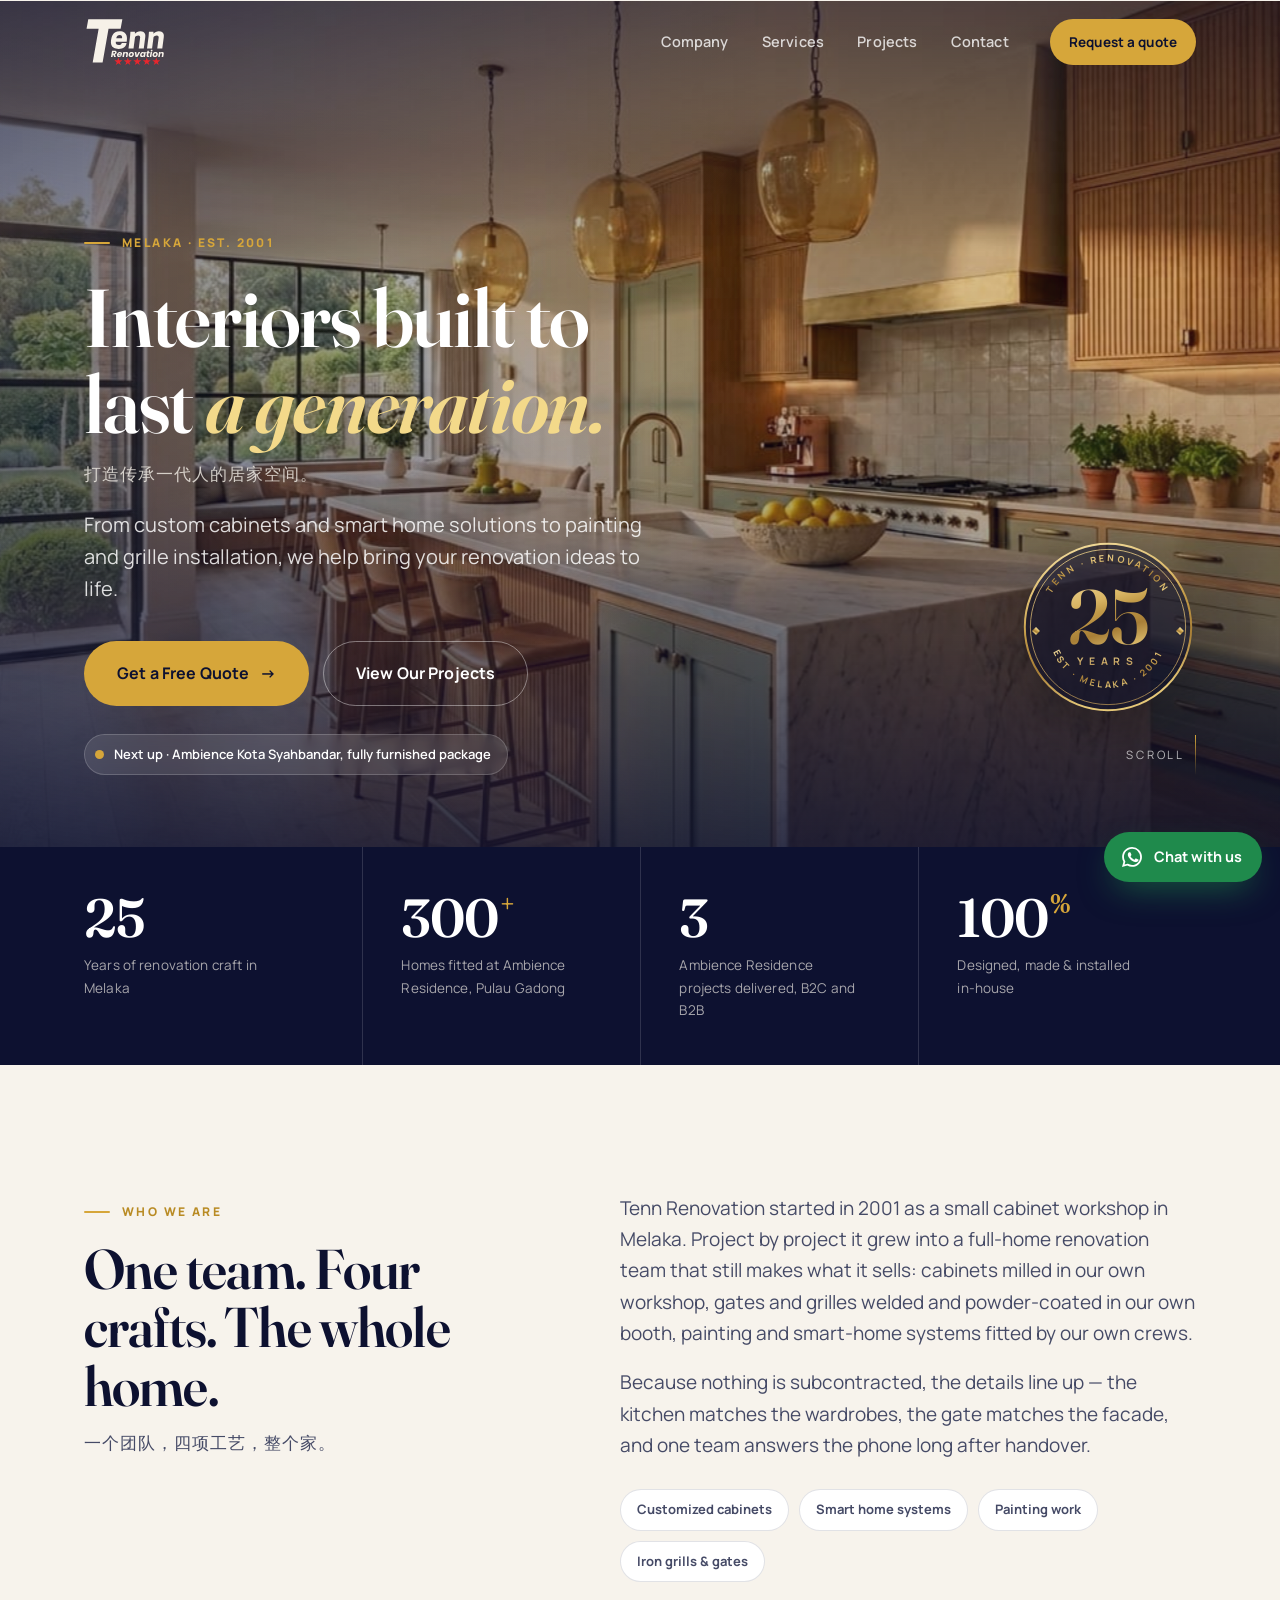
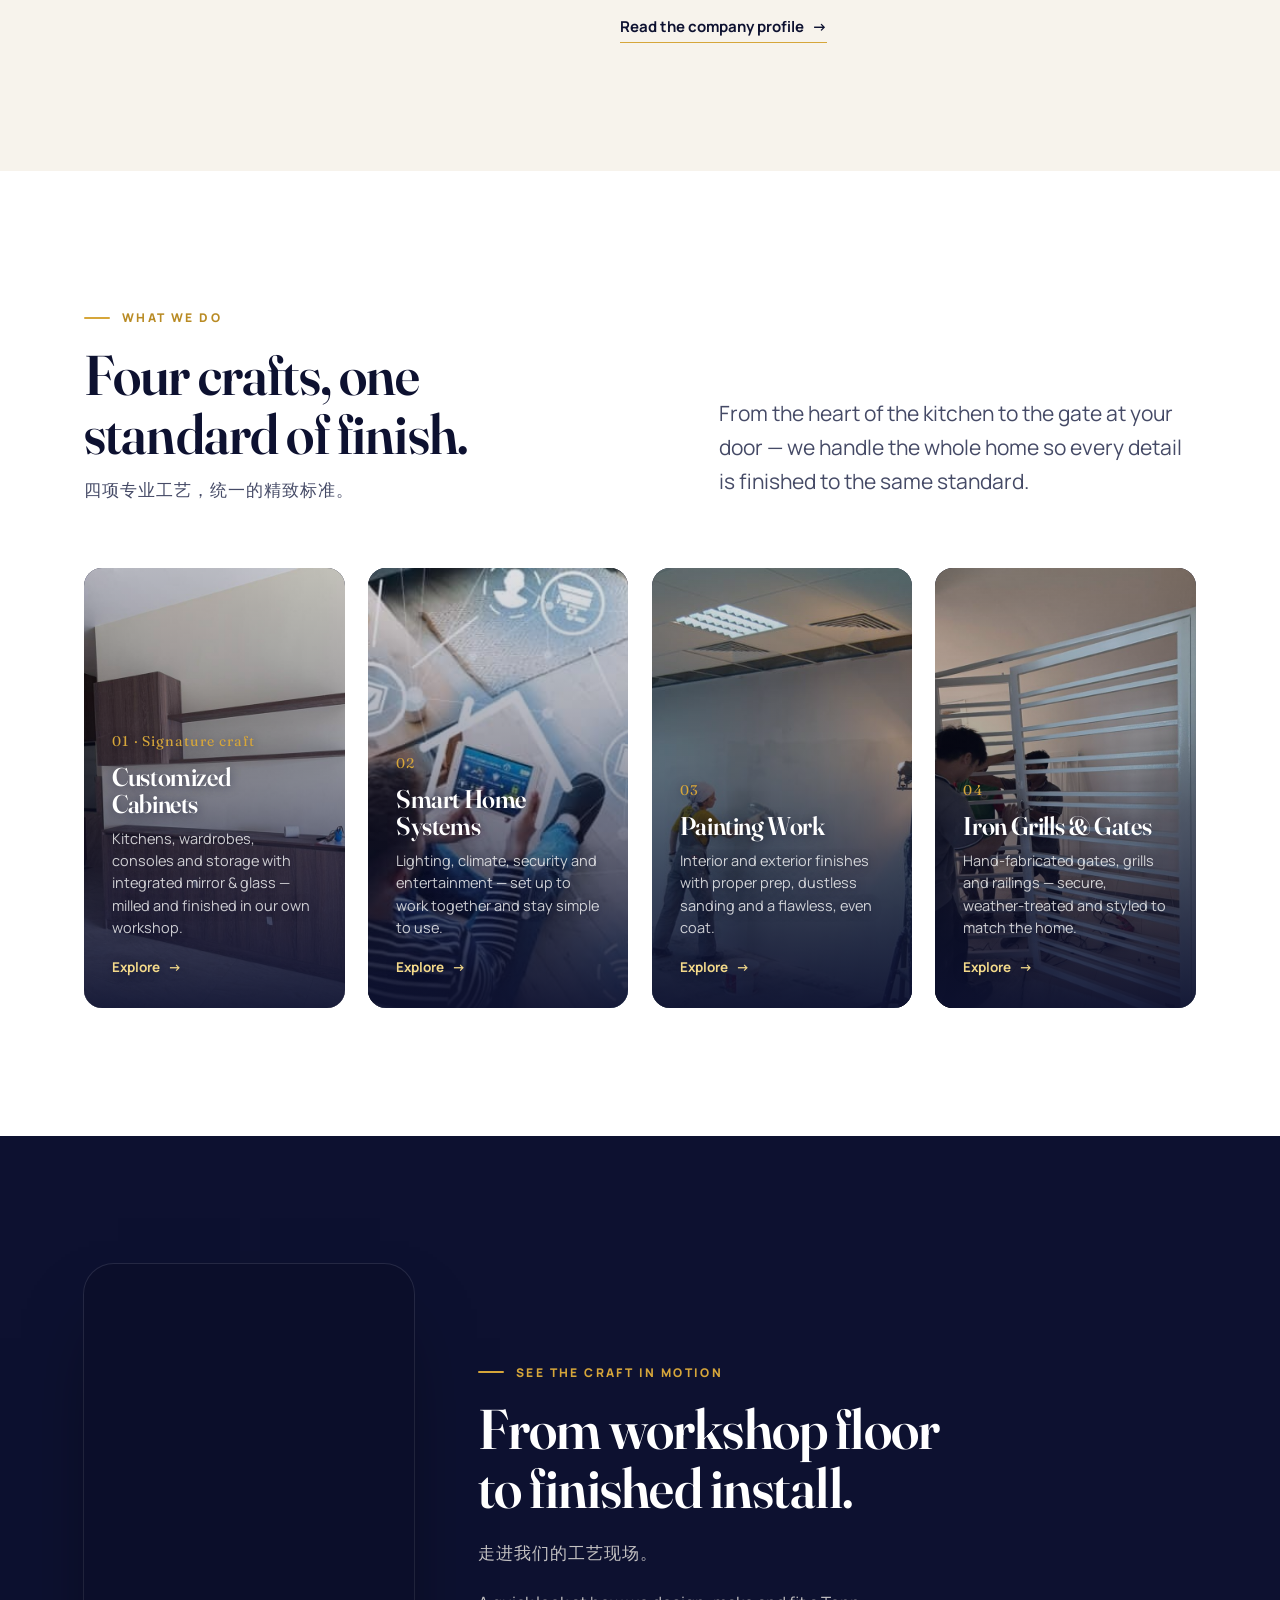
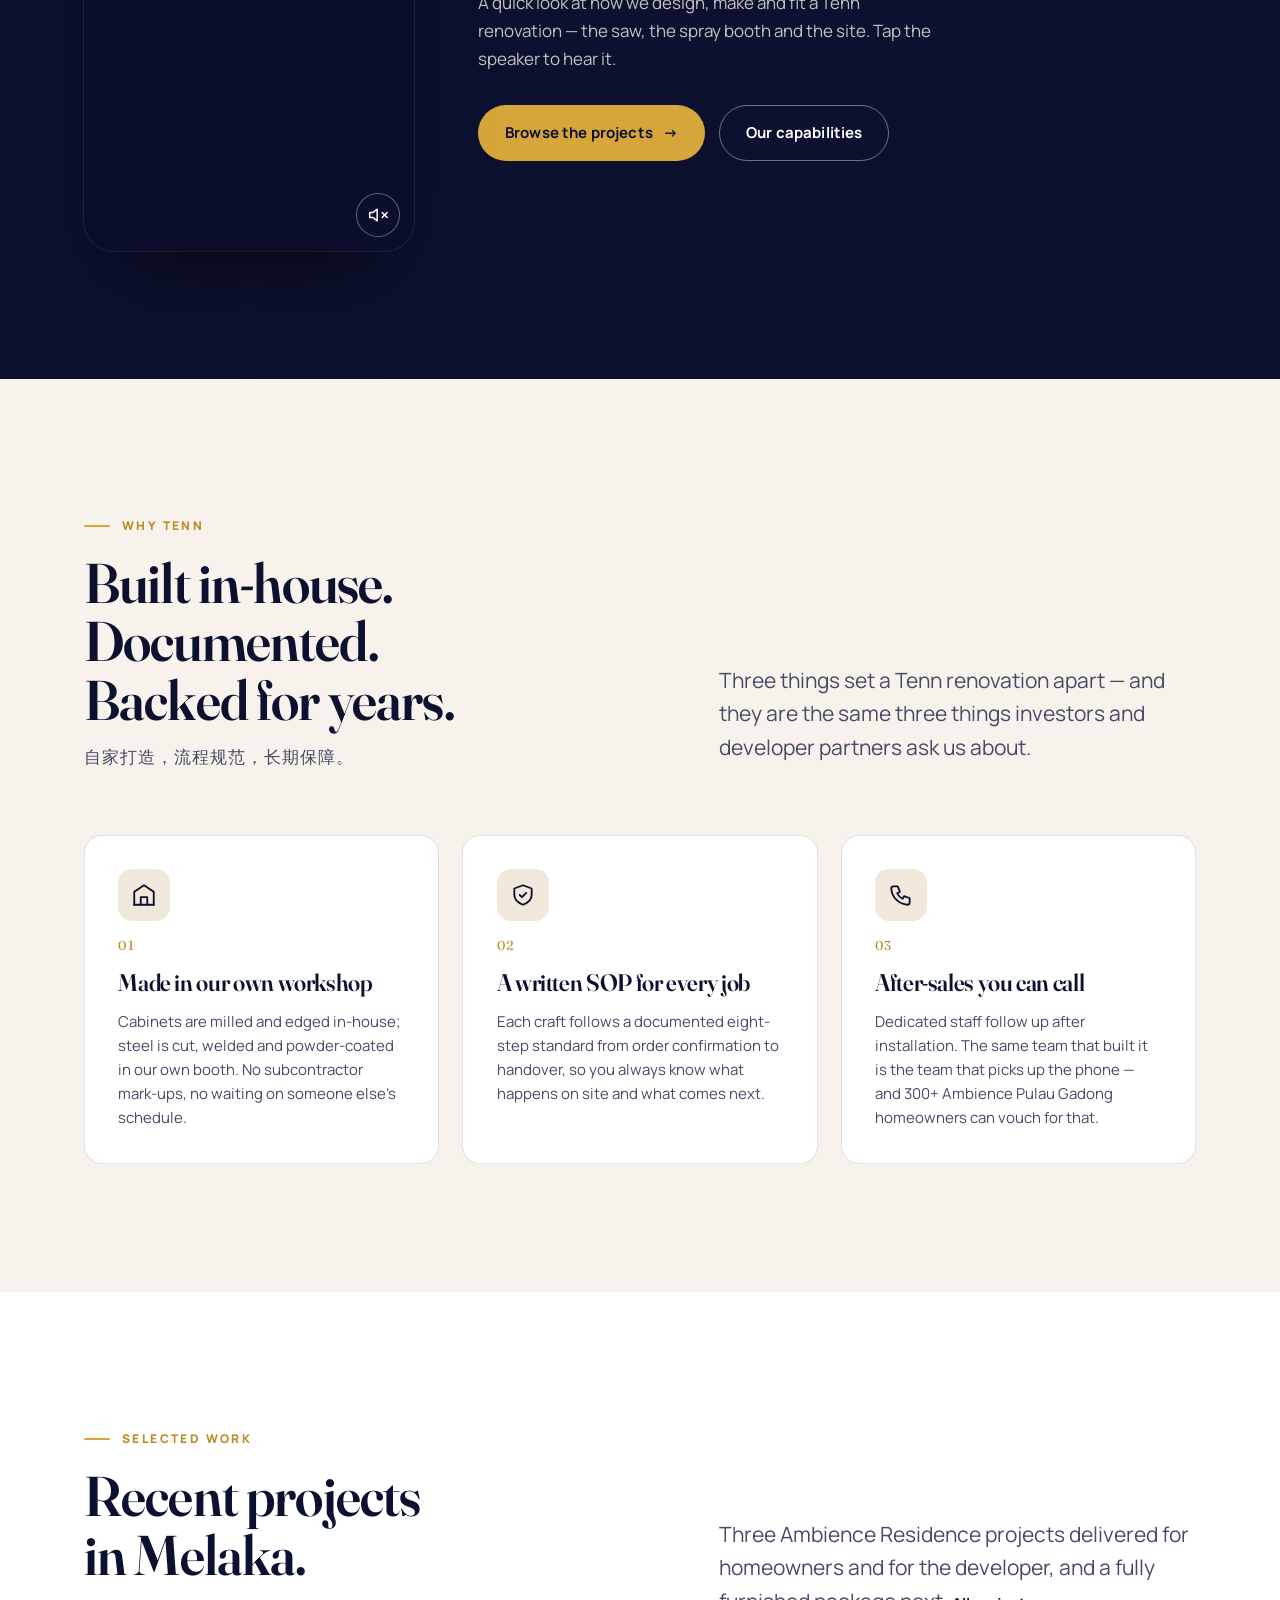
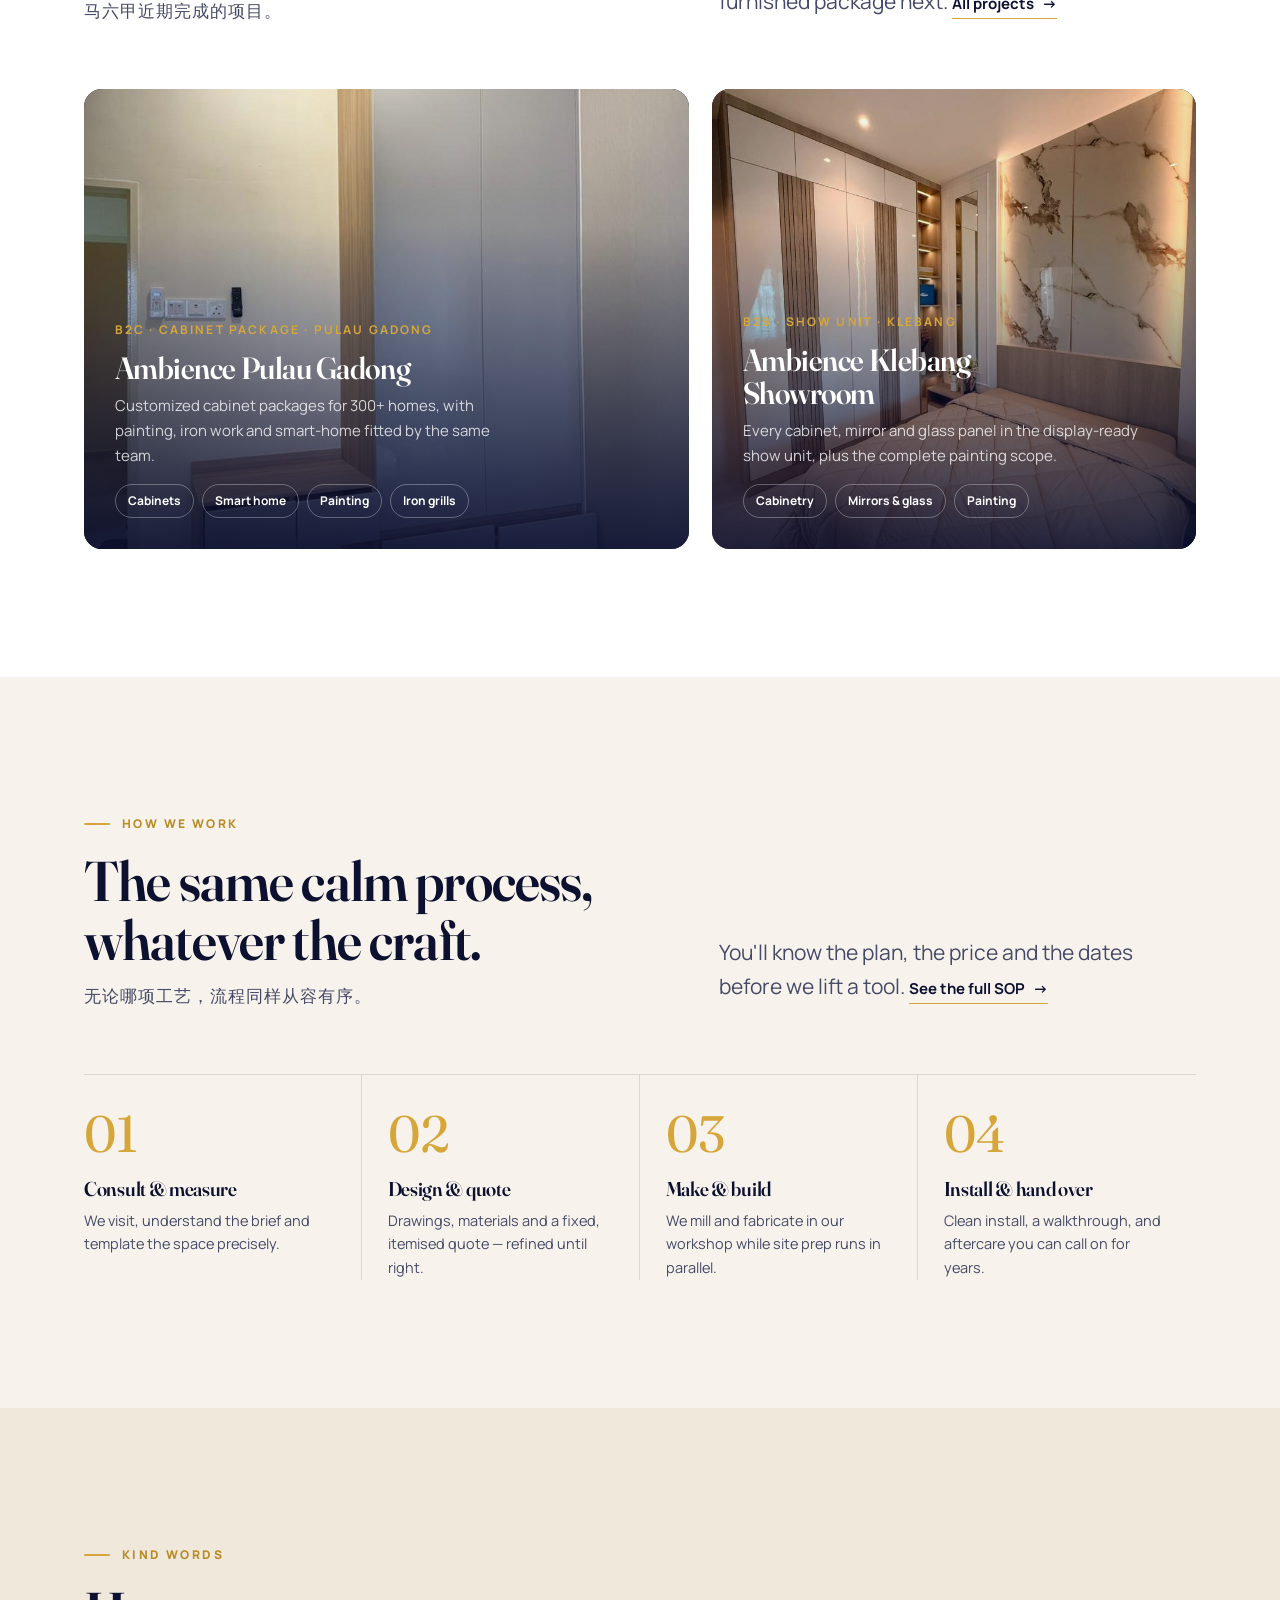
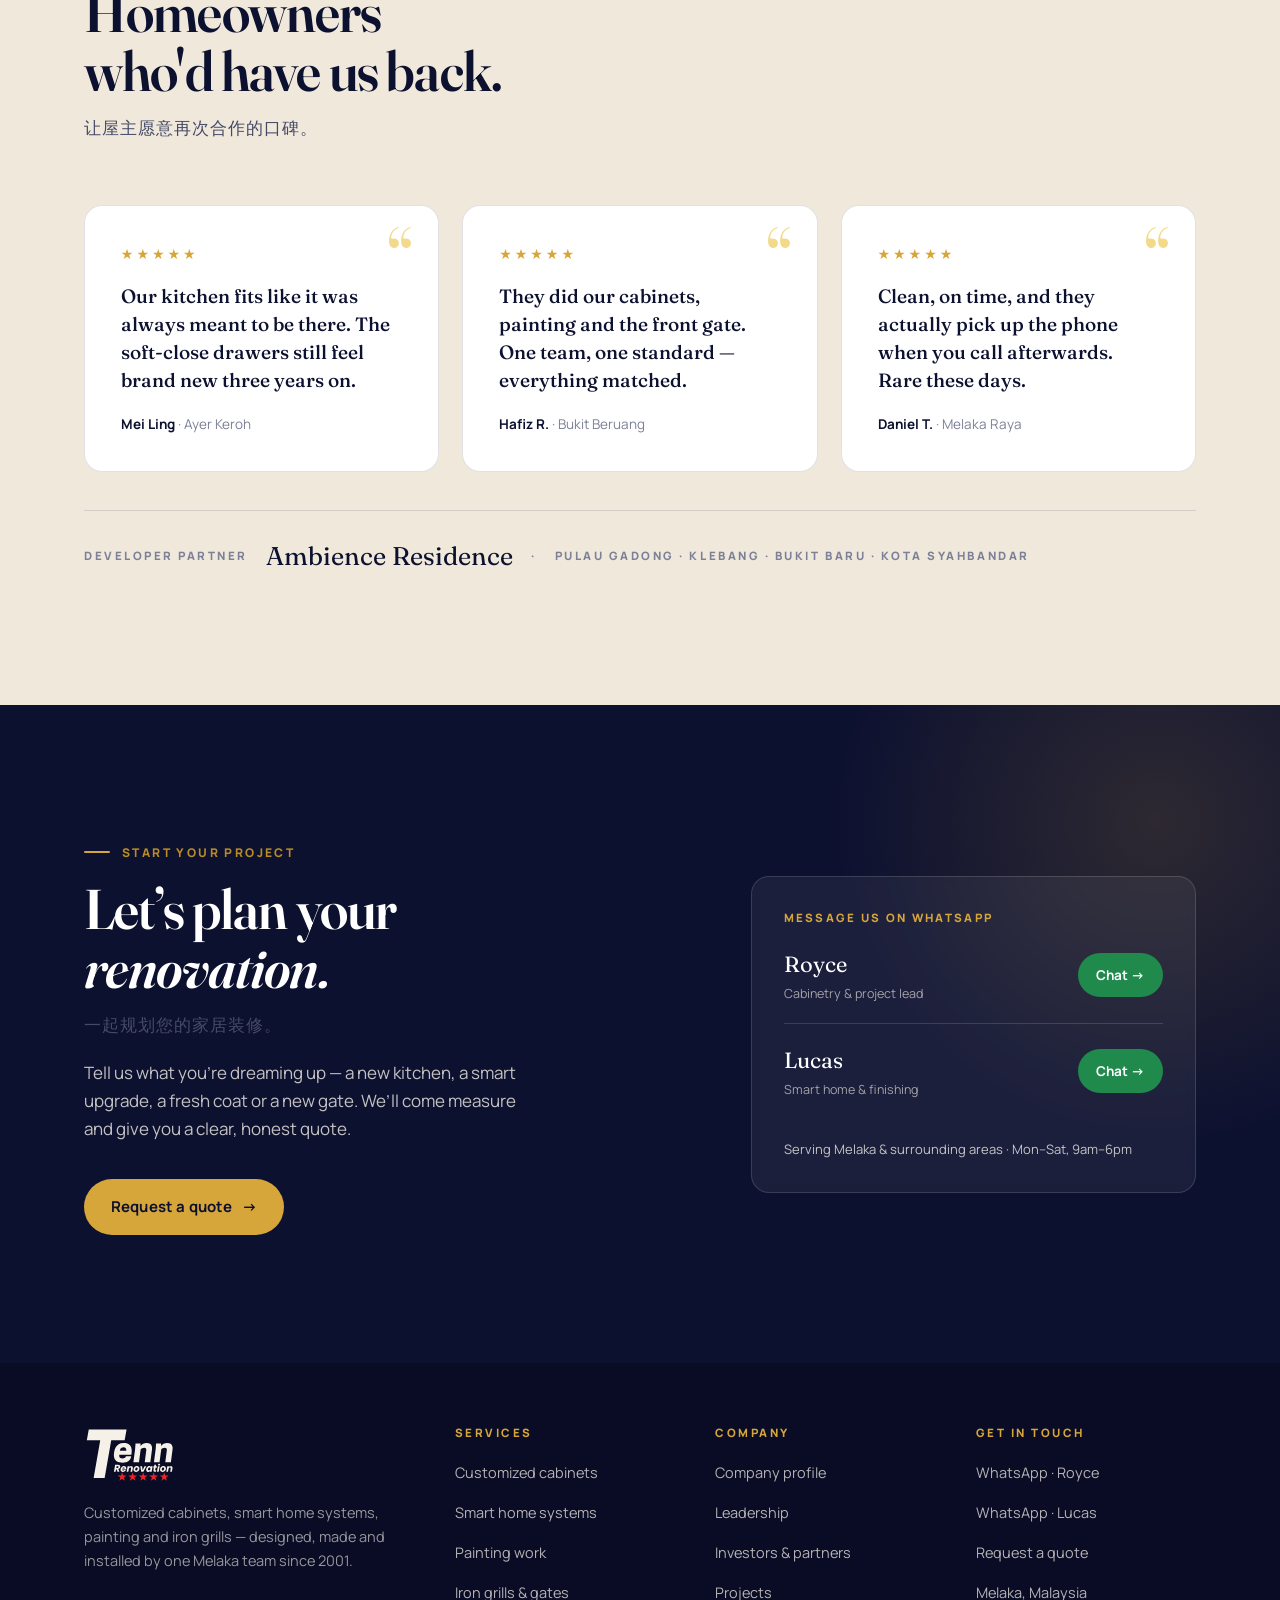
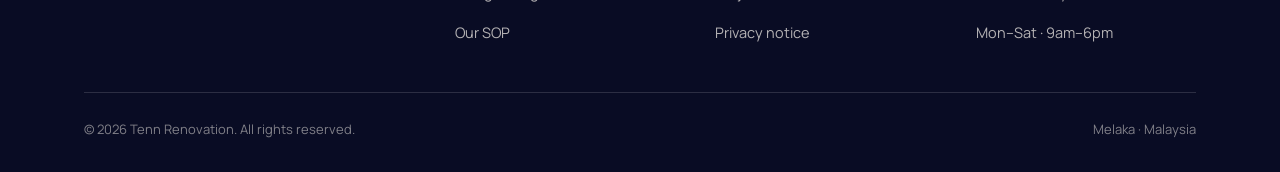
==== commit 38bdcd7a: "Update home hero copy and button labels Co-Authored-By: Claude Fable 5.1 <noreply@anthropic.com> Cla" ====
--- a/index.html
+++ b/index.html
@@ -6,31 +6,31 @@
 <title>Tenn Renovation — Crafted Interiors in Melaka</title>
 <meta name="description" content="Customized cabinets, smart home systems, painting and hand-forged iron grills — designed, made and installed by one trusted Melaka team since 2001.">
 <meta name="theme-color" content="#0d1130">
-<link rel="canonical" href="https://lczx122.github.io/tenn-renovation/">
+<link rel="canonical" href="https://tennrenovation.com/">
 <link rel="icon" href="media/favicon.svg" type="image/svg+xml">
 <link rel="apple-touch-icon" href="media/apple-touch-icon.png">
 <meta property="og:type" content="website">
 <meta property="og:site_name" content="Tenn Renovation">
 <meta property="og:title" content="Tenn Renovation — Crafted Interiors in Melaka">
 <meta property="og:description" content="Customized cabinets, smart home systems, painting and hand-forged iron grills — designed, made and installed by one trusted Melaka team since 2001.">
-<meta property="og:url" content="https://lczx122.github.io/tenn-renovation/">
-<meta property="og:image" content="https://lczx122.github.io/tenn-renovation/media/hero-kitchen.jpg">
+<meta property="og:url" content="https://tennrenovation.com/">
+<meta property="og:image" content="https://tennrenovation.com/media/hero-kitchen.jpg">
 <meta property="og:locale" content="en_MY">
 <meta name="twitter:card" content="summary_large_image">
 <link rel="preconnect" href="https://fonts.googleapis.com">
 <link rel="preconnect" href="https://fonts.gstatic.com" crossorigin>
 <link rel="stylesheet" href="https://fonts.googleapis.com/css2?family=Fraunces:ital,opsz,wght@0,9..144,500;0,9..144,600;0,9..144,700;1,9..144,500;1,9..144,600&family=Manrope:wght@400;500;600;700;800&display=swap">
 <link rel="preload" as="image" href="media/hero-kitchen.jpg" fetchpriority="high">
-<link rel="stylesheet" href="styles.css?v=20261008b">
+<link rel="stylesheet" href="styles.css?v=20261013a">
 <script type="application/ld+json">
 {
   "@context": "https://schema.org",
   "@type": "HomeAndConstructionBusiness",
-  "@id": "https://lczx122.github.io/tenn-renovation/#business",
+  "@id": "https://tennrenovation.com/#business",
   "name": "Tenn Renovation",
-  "url": "https://lczx122.github.io/tenn-renovation/",
-  "logo": "https://lczx122.github.io/tenn-renovation/media/tenn-logo.svg",
-  "image": "https://lczx122.github.io/tenn-renovation/media/hero-kitchen.jpg",
+  "url": "https://tennrenovation.com/",
+  "logo": "https://tennrenovation.com/media/tenn-logo.svg",
+  "image": "https://tennrenovation.com/media/hero-kitchen.jpg",
   "description": "Customized cabinets, smart home systems, painting and hand-forged iron grills, designed, made and installed by one Melaka team since 2001.",
   "telephone": "+60109718663",
   "foundingDate": "2001",
@@ -47,10 +47,10 @@
     { "@type": "ContactPoint", "contactType": "sales", "name": "Lucas", "telephone": "+60163303178", "availableLanguage": ["en","zh","ms"] }
   ],
   "makesOffer": [
-    { "@type": "Offer", "itemOffered": { "@type": "Service", "name": "Customized cabinets", "url": "https://lczx122.github.io/tenn-renovation/services.html#cabinetry" } },
-    { "@type": "Offer", "itemOffered": { "@type": "Service", "name": "Smart home systems", "url": "https://lczx122.github.io/tenn-renovation/services.html#smart-home" } },
-    { "@type": "Offer", "itemOffered": { "@type": "Service", "name": "Painting work", "url": "https://lczx122.github.io/tenn-renovation/services.html#painting" } },
-    { "@type": "Offer", "itemOffered": { "@type": "Service", "name": "Iron grills and gates", "url": "https://lczx122.github.io/tenn-renovation/services.html#iron-grills" } }
+    { "@type": "Offer", "itemOffered": { "@type": "Service", "name": "Customized cabinets", "url": "https://tennrenovation.com/services.html#cabinetry" } },
+    { "@type": "Offer", "itemOffered": { "@type": "Service", "name": "Smart home systems", "url": "https://tennrenovation.com/services.html#smart-home" } },
+    { "@type": "Offer", "itemOffered": { "@type": "Service", "name": "Painting work", "url": "https://tennrenovation.com/services.html#painting" } },
+    { "@type": "Offer", "itemOffered": { "@type": "Service", "name": "Iron grills and gates", "url": "https://tennrenovation.com/services.html#iron-grills" } }
   ]
 }
 </script>
@@ -93,10 +93,10 @@
       <span class="eyebrow">Melaka · Est. 2001</span>
       <h1>Interiors built to last <em>a generation.</em></h1>
       <p class="zh-head" lang="zh">打造传承一代人的居家空间。</p>
-      <p class="hero-sub">Customized cabinets, smart home systems, fine painting and hand-forged iron grills — designed, made and installed by one trusted team.</p>
+      <p class="hero-sub">From custom cabinets and smart home solutions to painting and grille installation, we help bring your renovation ideas to life.</p>
       <div class="hero-actions">
-        <a class="btn btn-brass btn-lg" href="quote.html">Start your project <span class="arr">→</span></a>
-        <a class="btn btn-ghost inv btn-lg" href="projects.html">See our work</a>
+        <a class="btn btn-brass btn-lg" href="quote.html">Get a Free Quote <span class="arr">→</span></a>
+        <a class="btn btn-ghost inv btn-lg" href="projects.html">View Our Projects</a>
       </div>
       <a class="hero-note" href="projects.html#kota-syahbandar"><span class="pulse"></span> Next up · Ambience Kota Syahbandar, fully furnished package</a>
     </div>
@@ -375,6 +375,6 @@
   <span>Chat with us</span>
 </a>
 
-<script src="site.js?v=20261008b"></script>
+<script src="site.js?v=20261013a"></script>
 </body>
 </html>
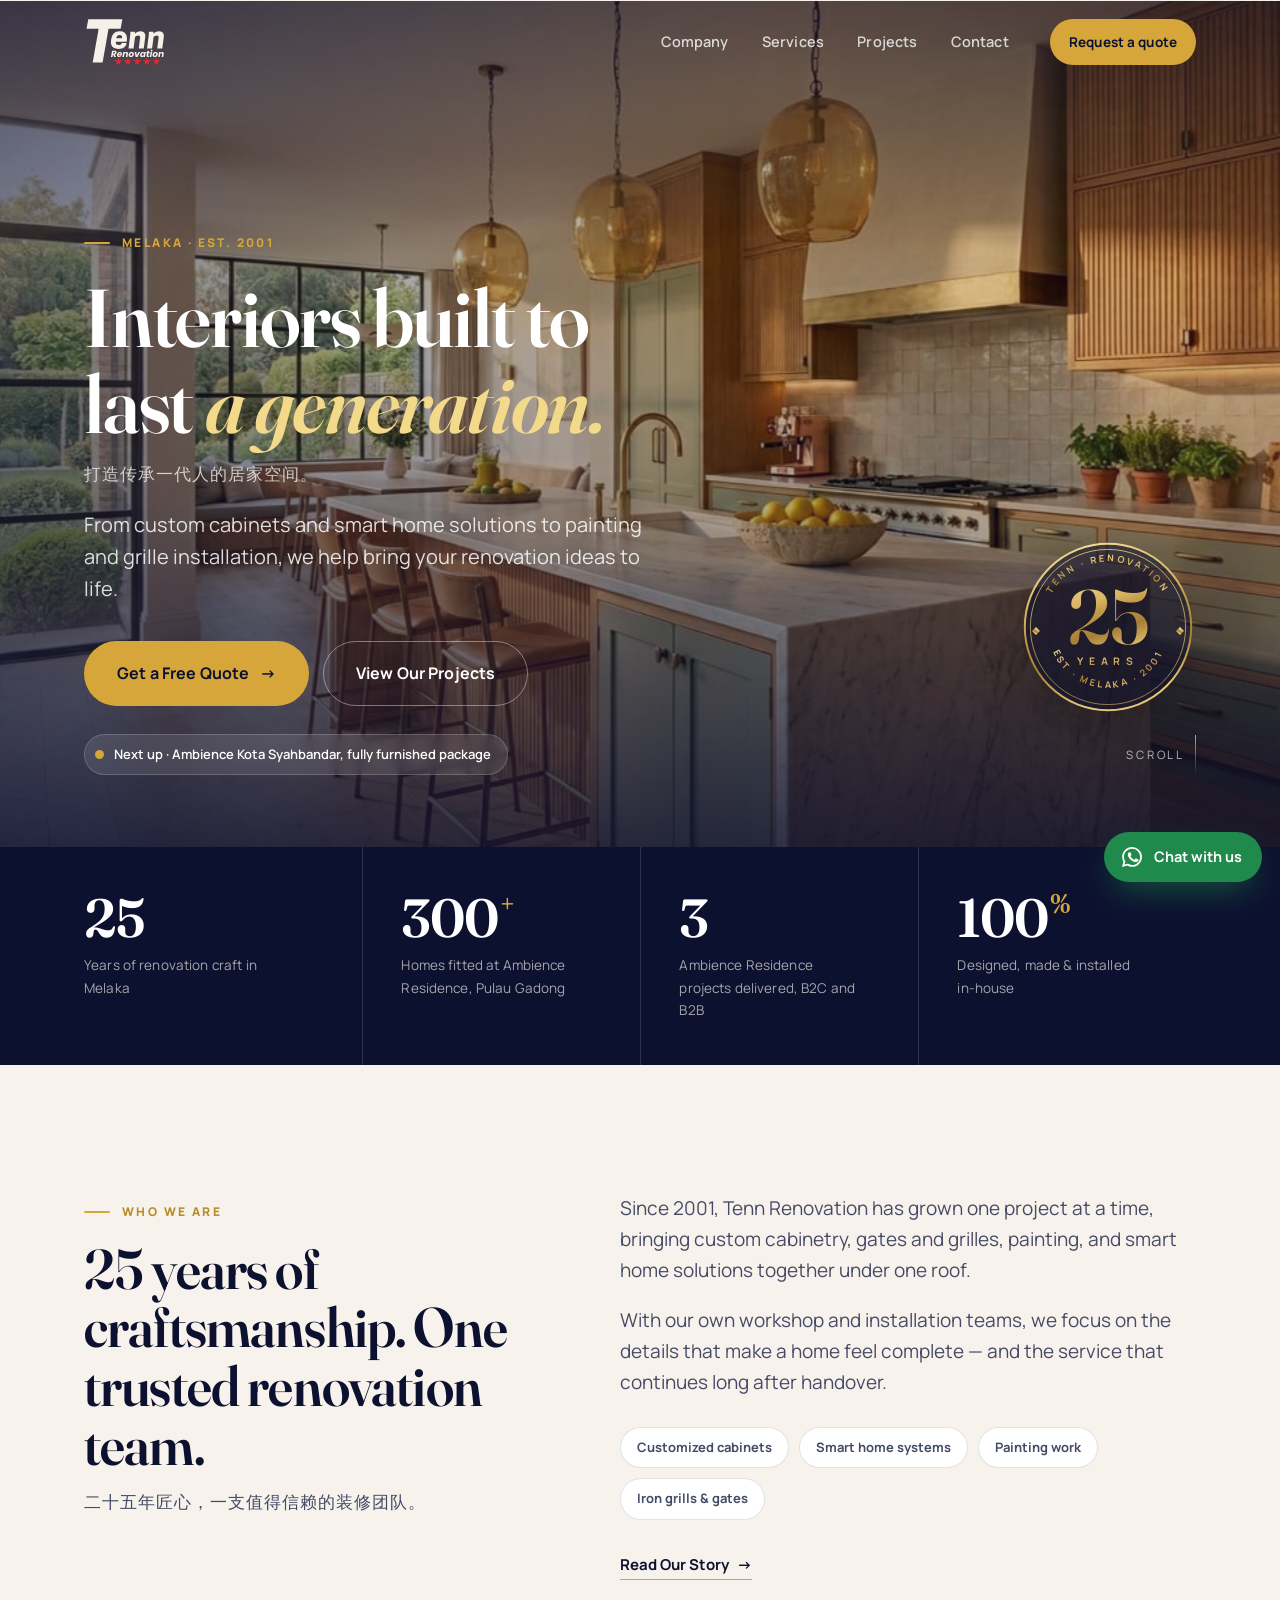
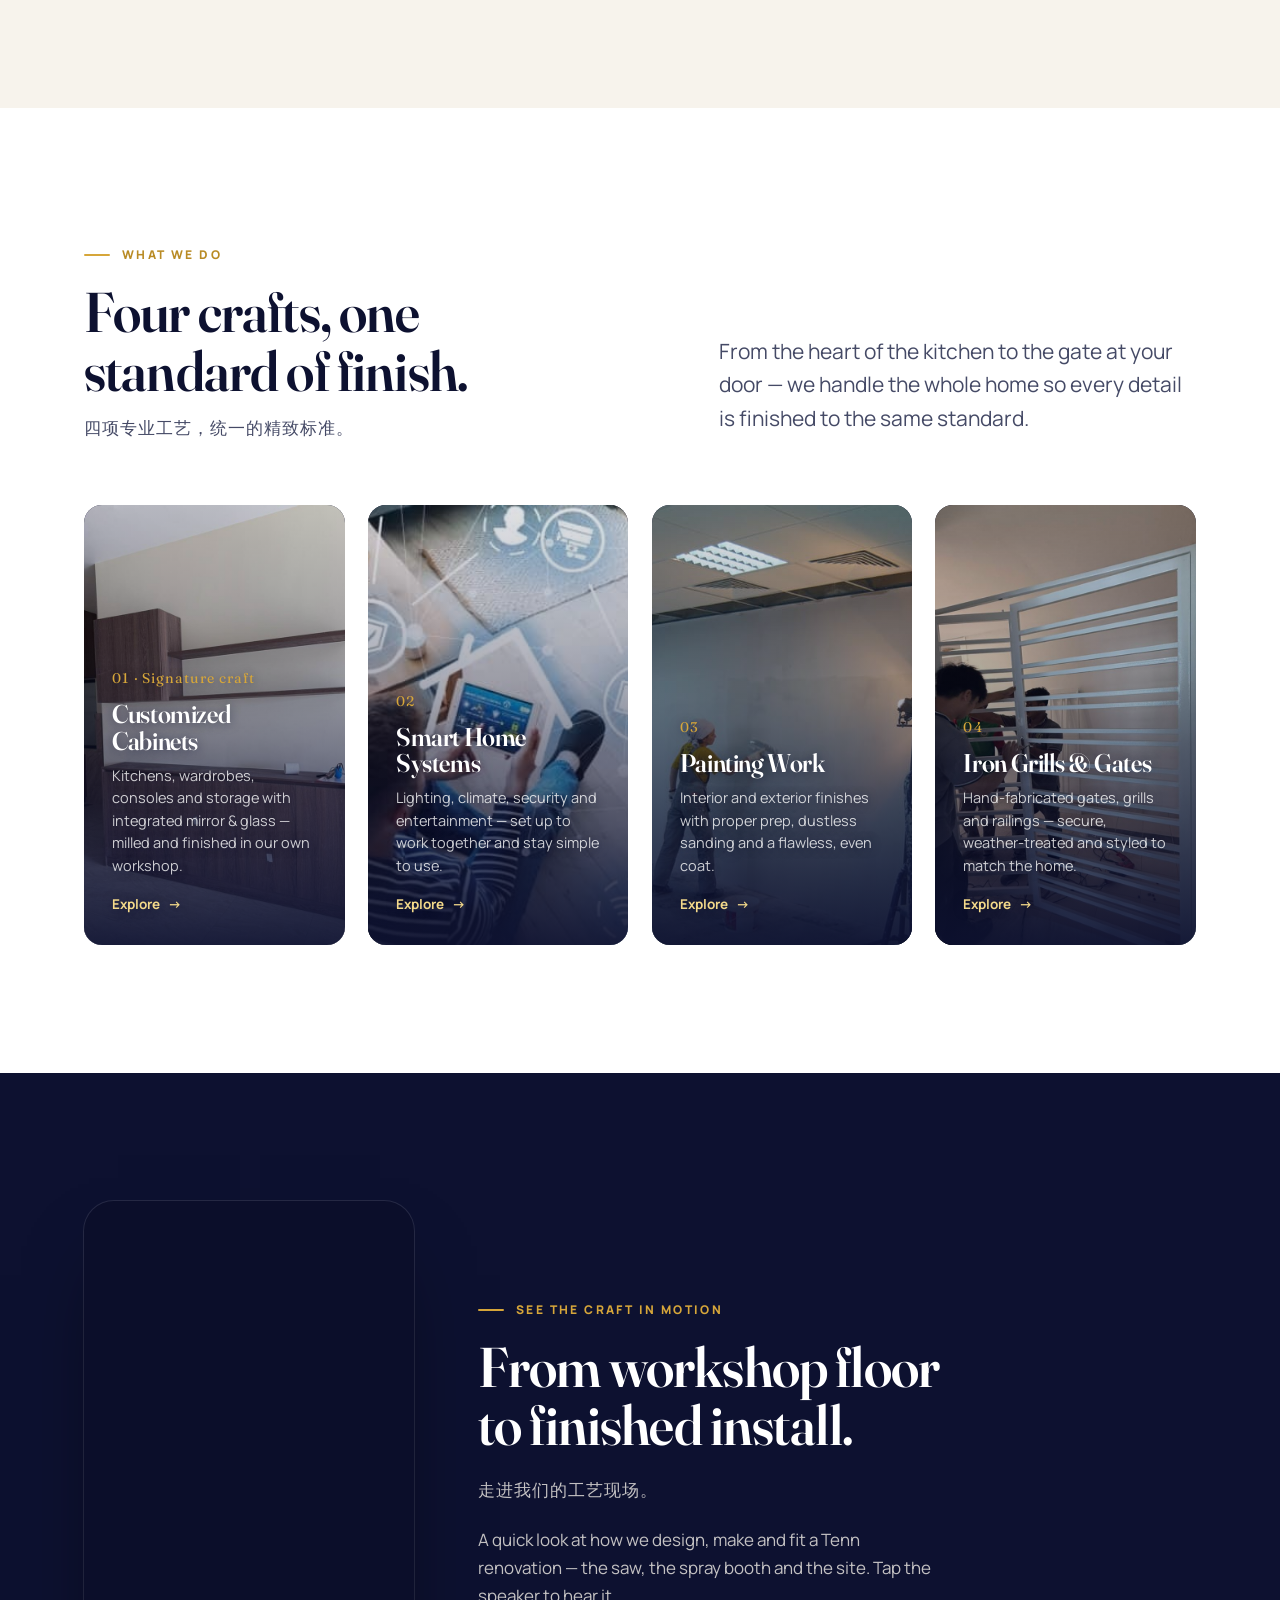
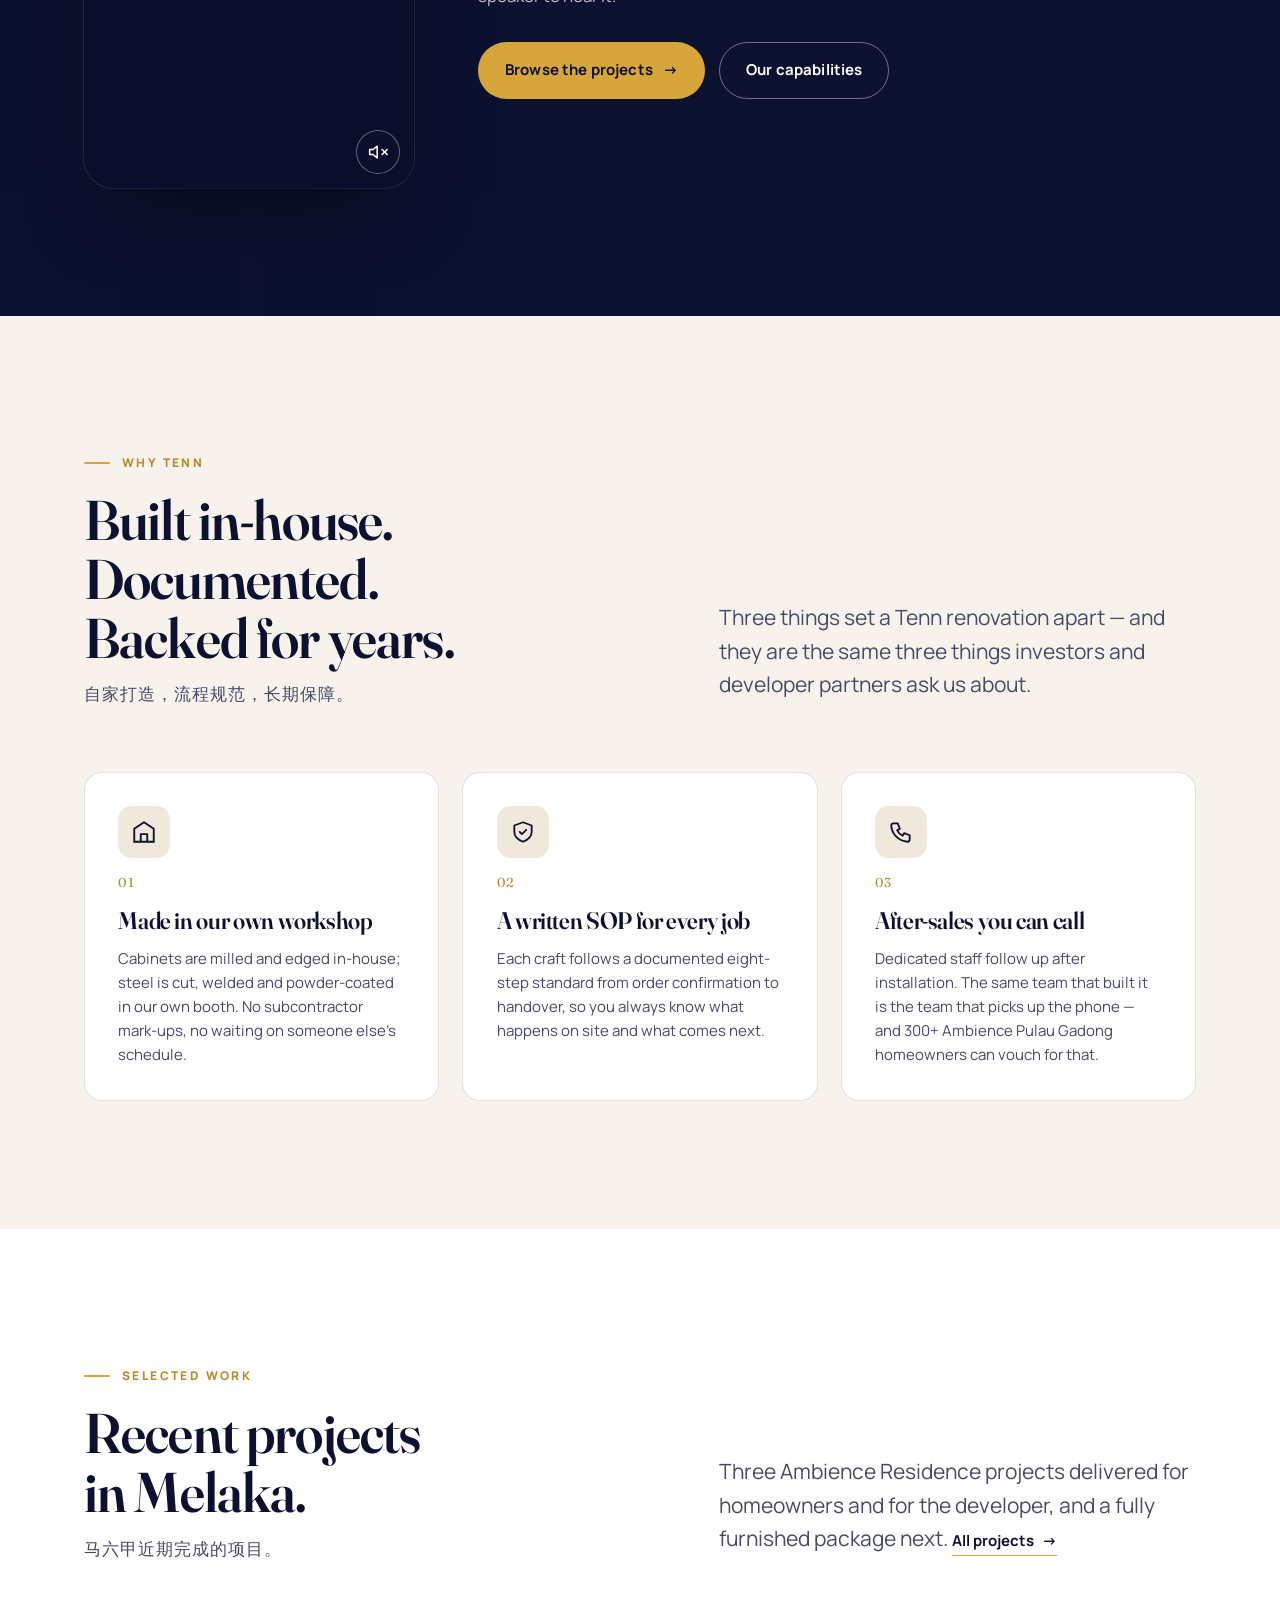
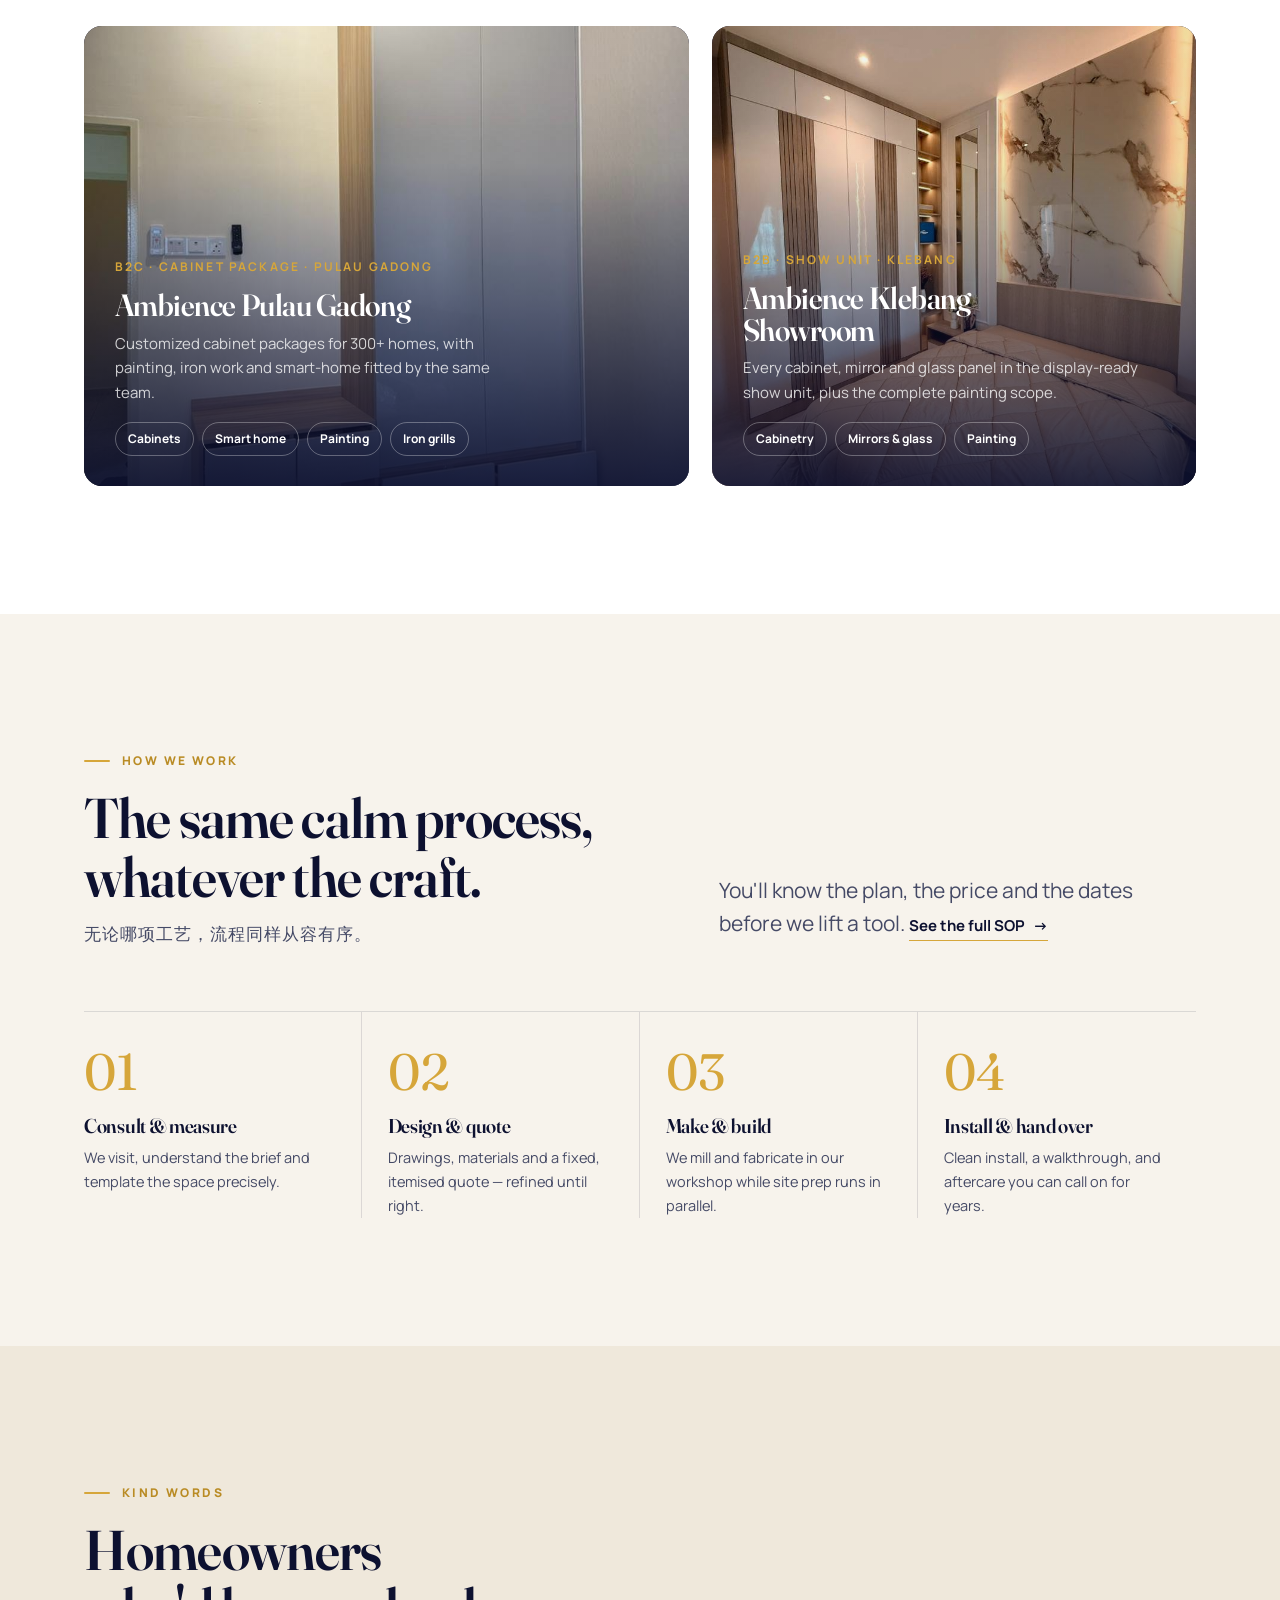
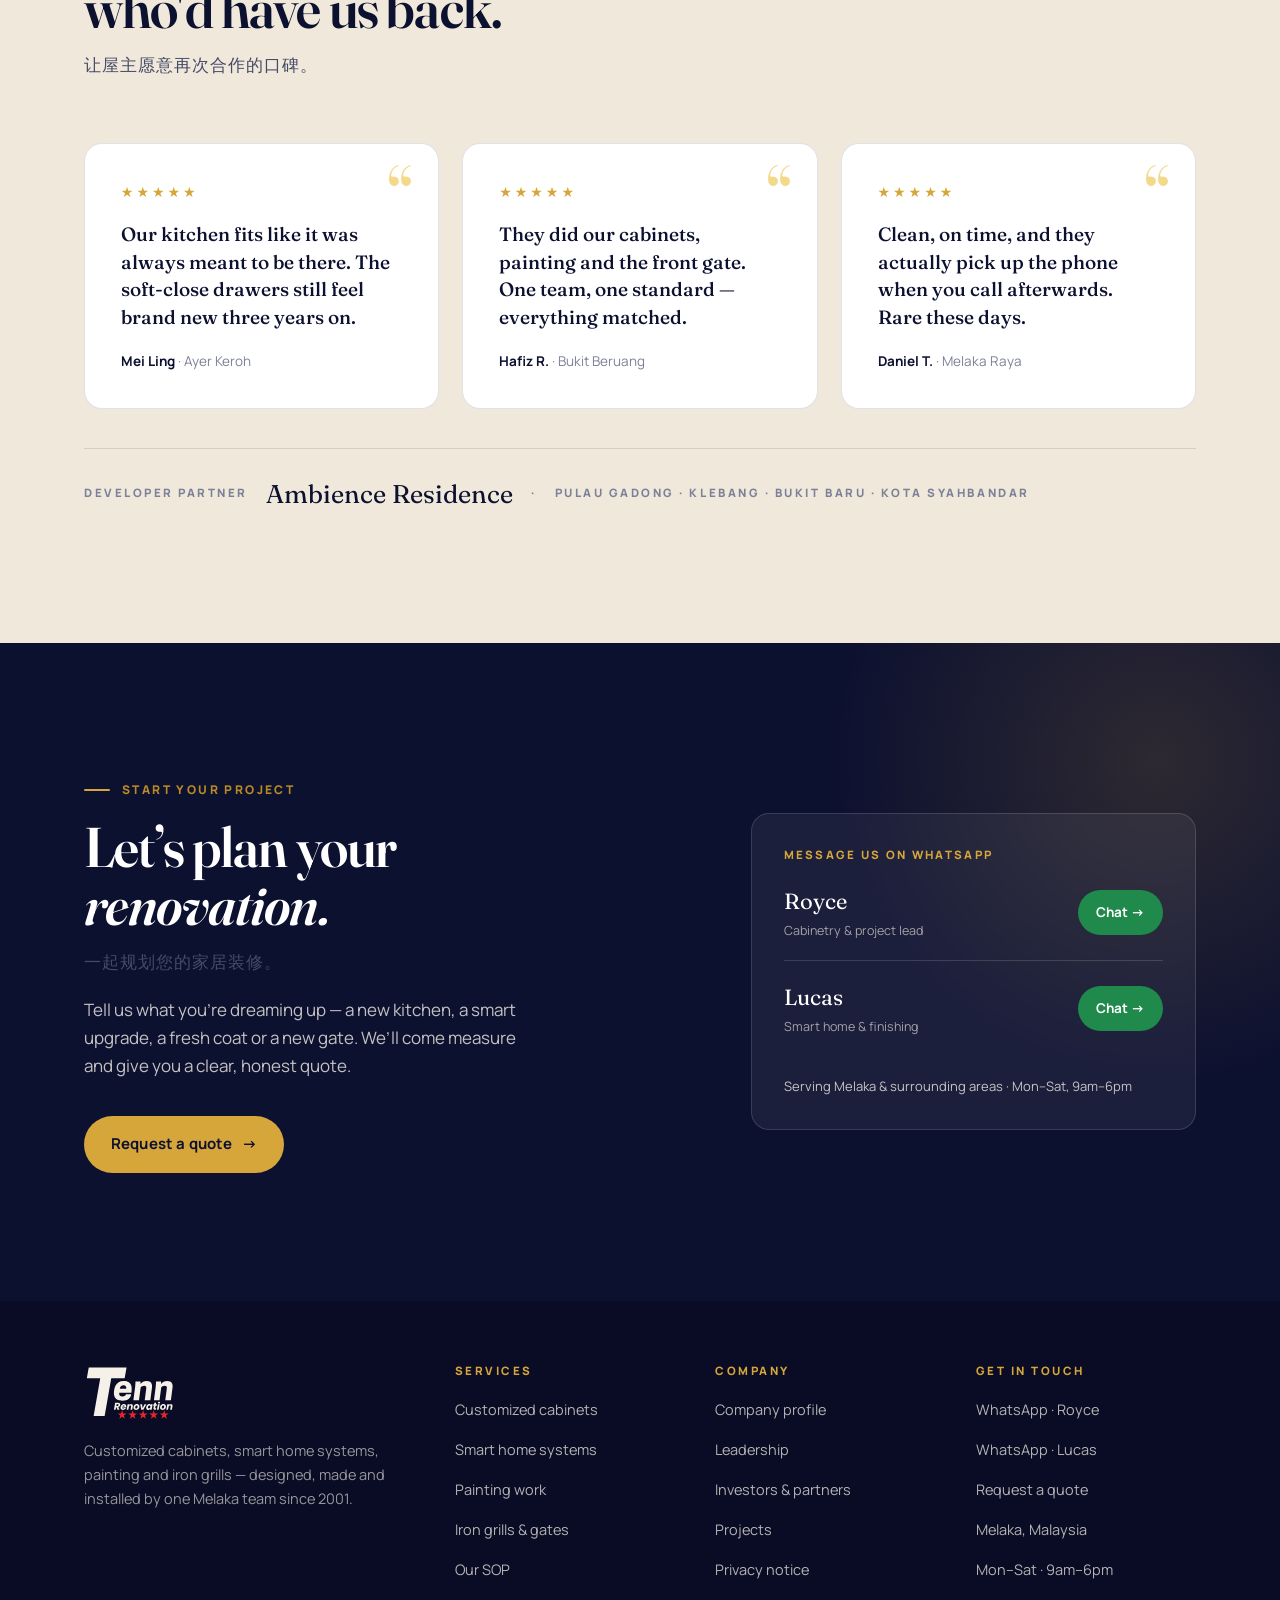
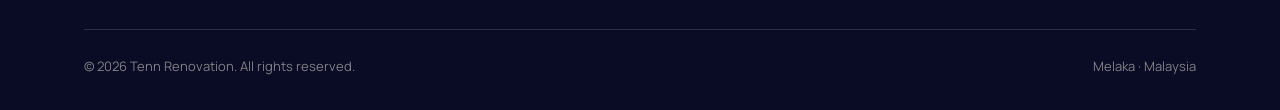
==== commit 954ce74c: "Rewrite the home "Who we are" section and link it as Read Our Story Co-Authored-By: Claude Fable 5.1" ====
--- a/index.html
+++ b/index.html
@@ -21,7 +21,7 @@
 <link rel="preconnect" href="https://fonts.gstatic.com" crossorigin>
 <link rel="stylesheet" href="https://fonts.googleapis.com/css2?family=Fraunces:ital,opsz,wght@0,9..144,500;0,9..144,600;0,9..144,700;1,9..144,500;1,9..144,600&family=Manrope:wght@400;500;600;700;800&display=swap">
 <link rel="preload" as="image" href="media/hero-kitchen.jpg" fetchpriority="high">
-<link rel="stylesheet" href="styles.css?v=20261013a">
+<link rel="stylesheet" href="styles.css?v=20261013b">
 <script type="application/ld+json">
 {
   "@context": "https://schema.org",
@@ -141,16 +141,16 @@
     <div class="statement">
       <div class="reveal">
         <span class="eyebrow">Who we are</span>
-        <h2>One team. Four crafts. The whole home.</h2>
-        <p class="zh-head" lang="zh">一个团队，四项工艺，整个家。</p>
+        <h2>25 years of craftsmanship. One trusted renovation team.</h2>
+        <p class="zh-head" lang="zh">二十五年匠心，一支值得信赖的装修团队。</p>
       </div>
       <div class="copy reveal">
-        <p>Tenn Renovation started in 2001 as a small cabinet workshop in Melaka. Project by project it grew into a full-home renovation team that still makes what it sells: cabinets milled in our own workshop, gates and grilles welded and powder-coated in our own booth, painting and smart-home systems fitted by our own crews.</p>
-        <p>Because nothing is subcontracted, the details line up — the kitchen matches the wardrobes, the gate matches the facade, and one team answers the phone long after handover.</p>
+        <p>Since 2001, Tenn Renovation has grown one project at a time, bringing custom cabinetry, gates and grilles, painting, and smart home solutions together under one roof.</p>
+        <p>With our own workshop and installation teams, we focus on the details that make a home feel complete — and the service that continues long after handover.</p>
         <div class="marks">
           <span>Customized cabinets</span><span>Smart home systems</span><span>Painting work</span><span>Iron grills &amp; gates</span>
         </div>
-        <p style="margin-top:28px"><a class="text-link" href="company.html">Read the company profile <span class="arr">→</span></a></p>
+        <p style="margin-top:28px"><a class="text-link" href="company.html">Read Our Story <span class="arr">→</span></a></p>
       </div>
     </div>
   </div>
@@ -375,6 +375,6 @@
   <span>Chat with us</span>
 </a>
 
-<script src="site.js?v=20261013a"></script>
+<script src="site.js?v=20261013b"></script>
 </body>
 </html>
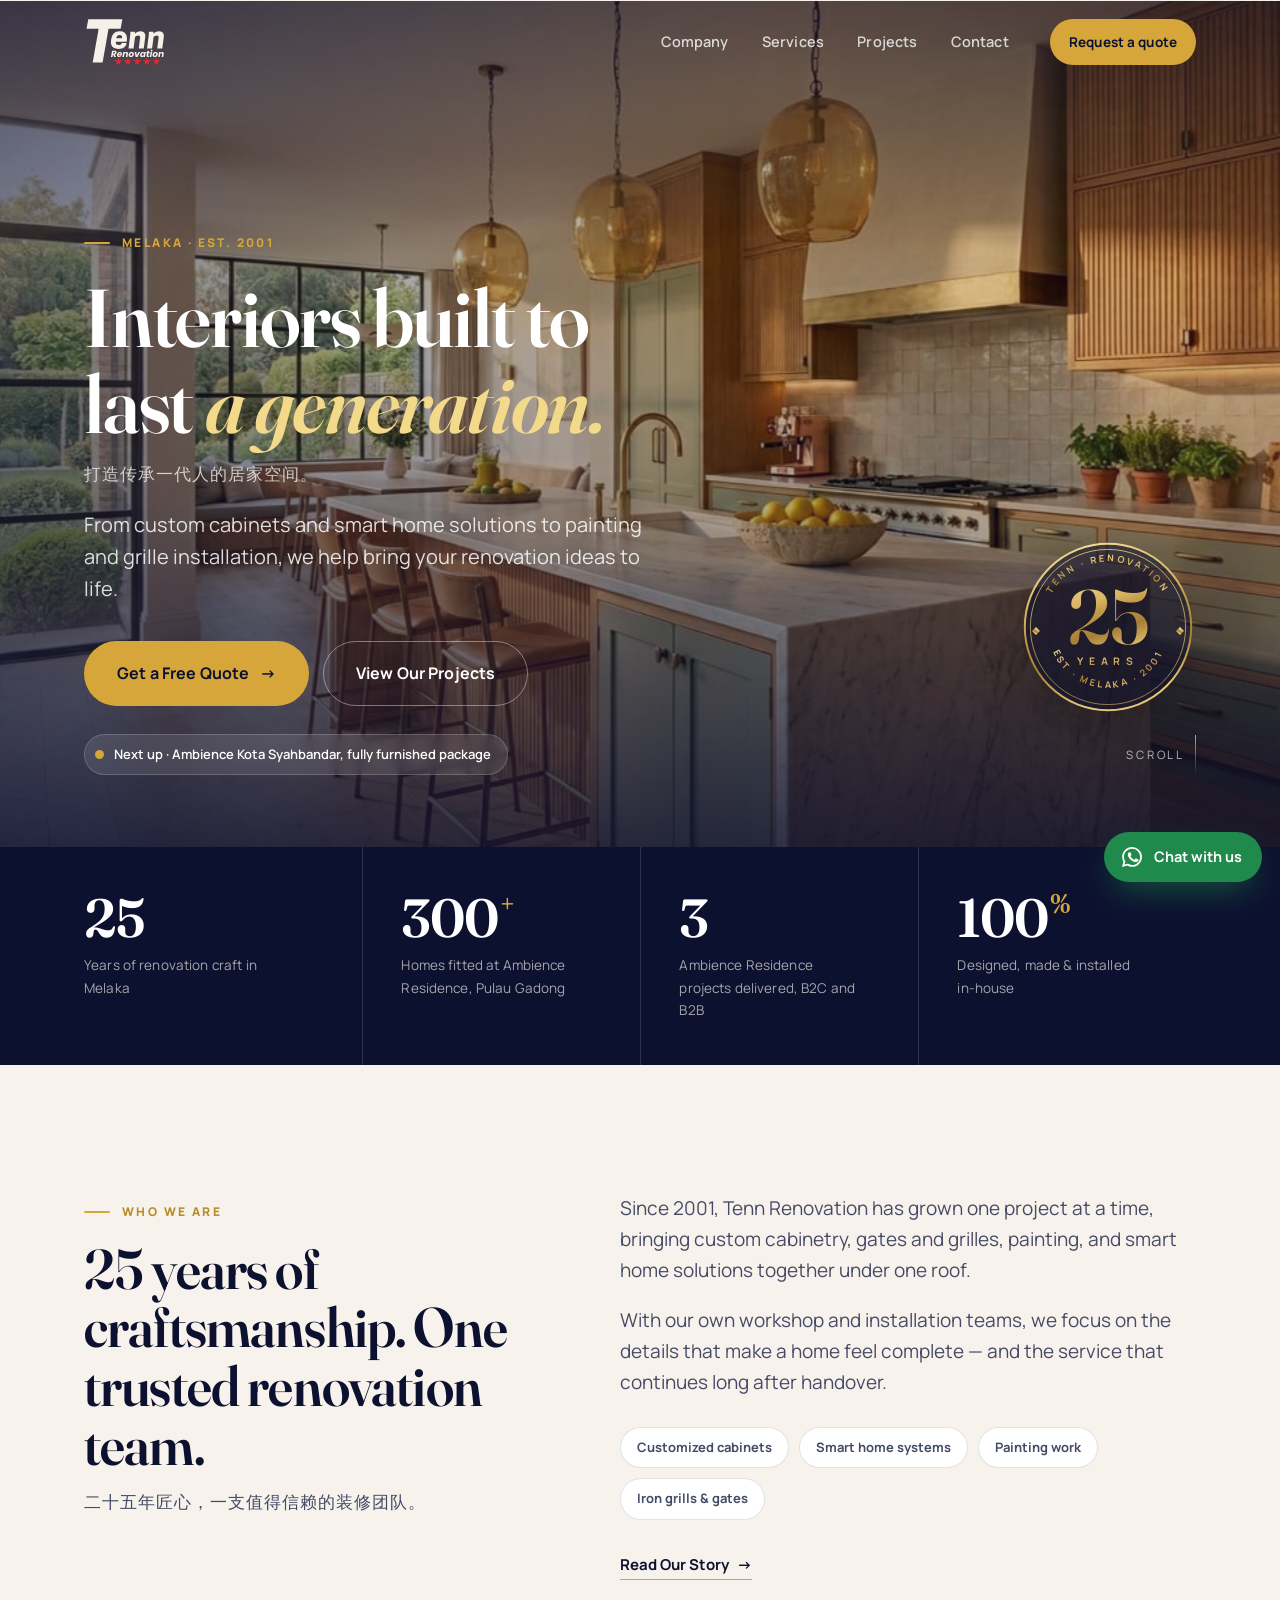
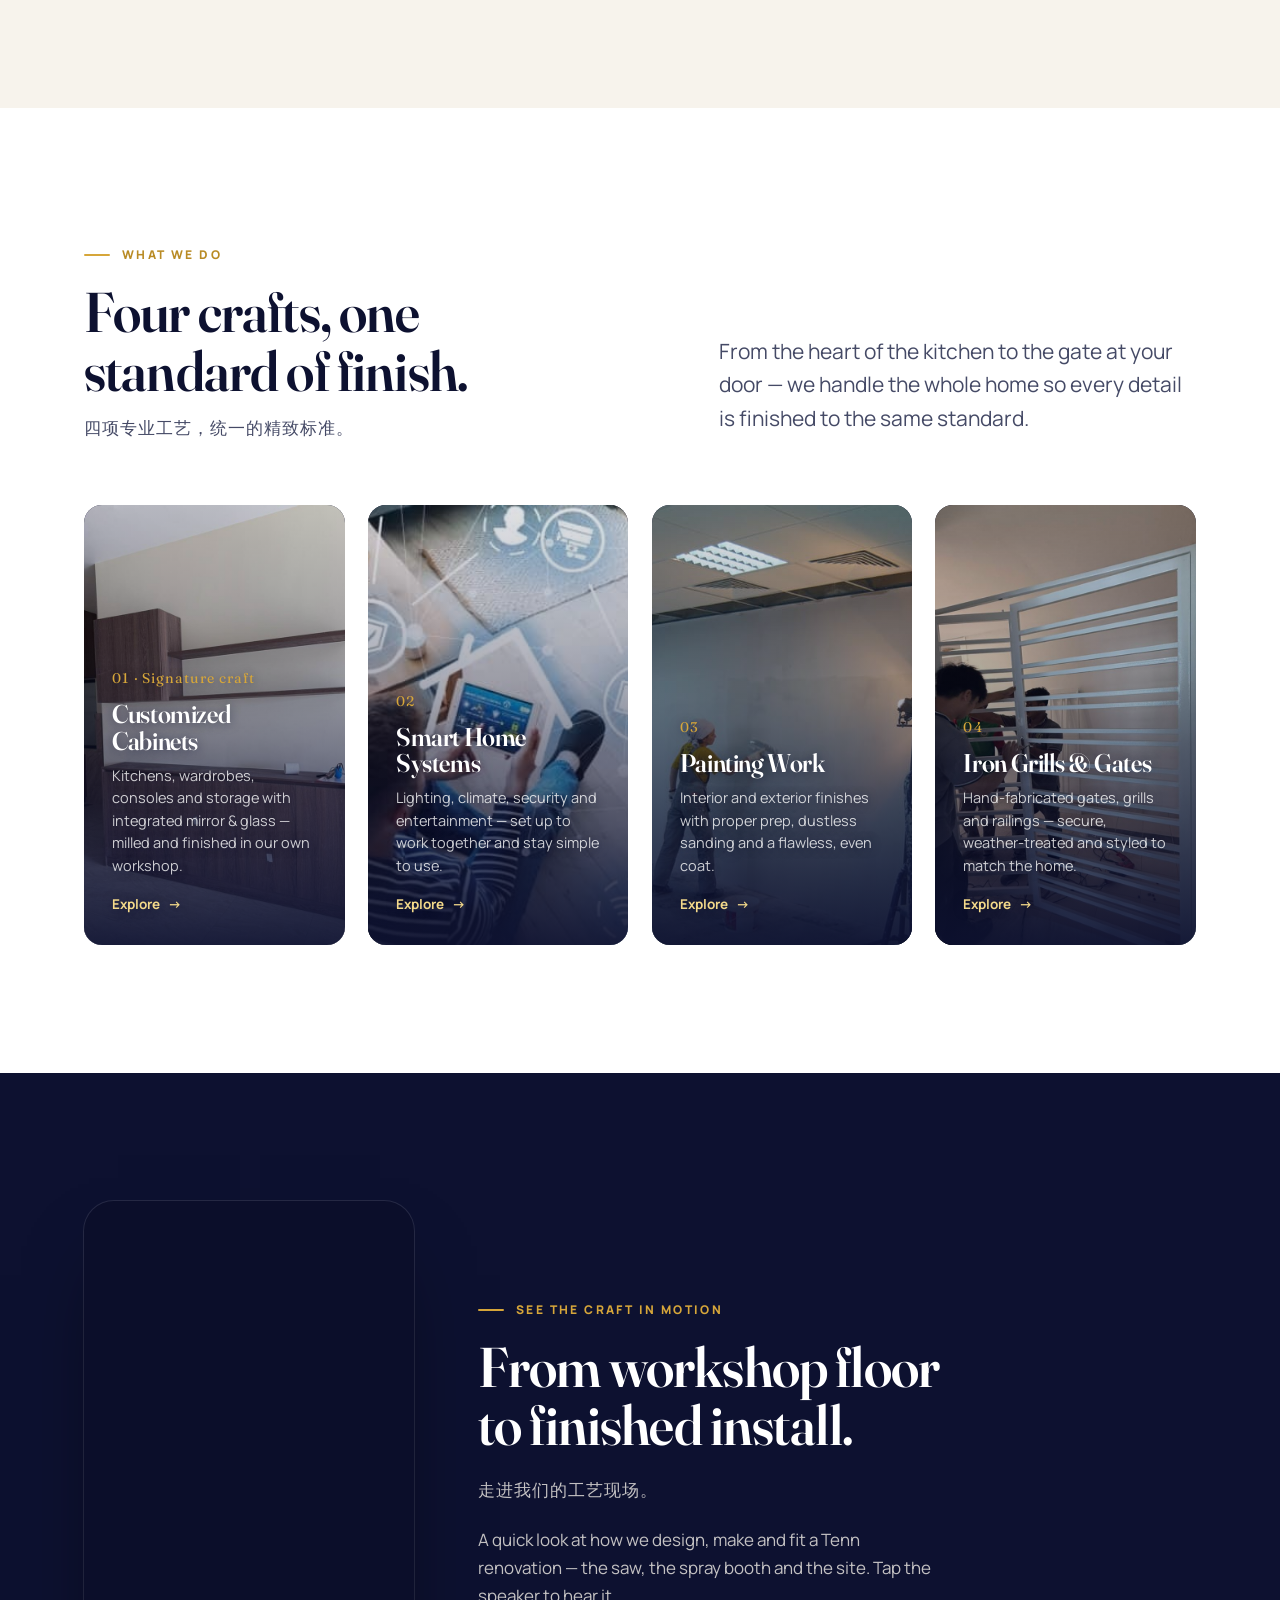
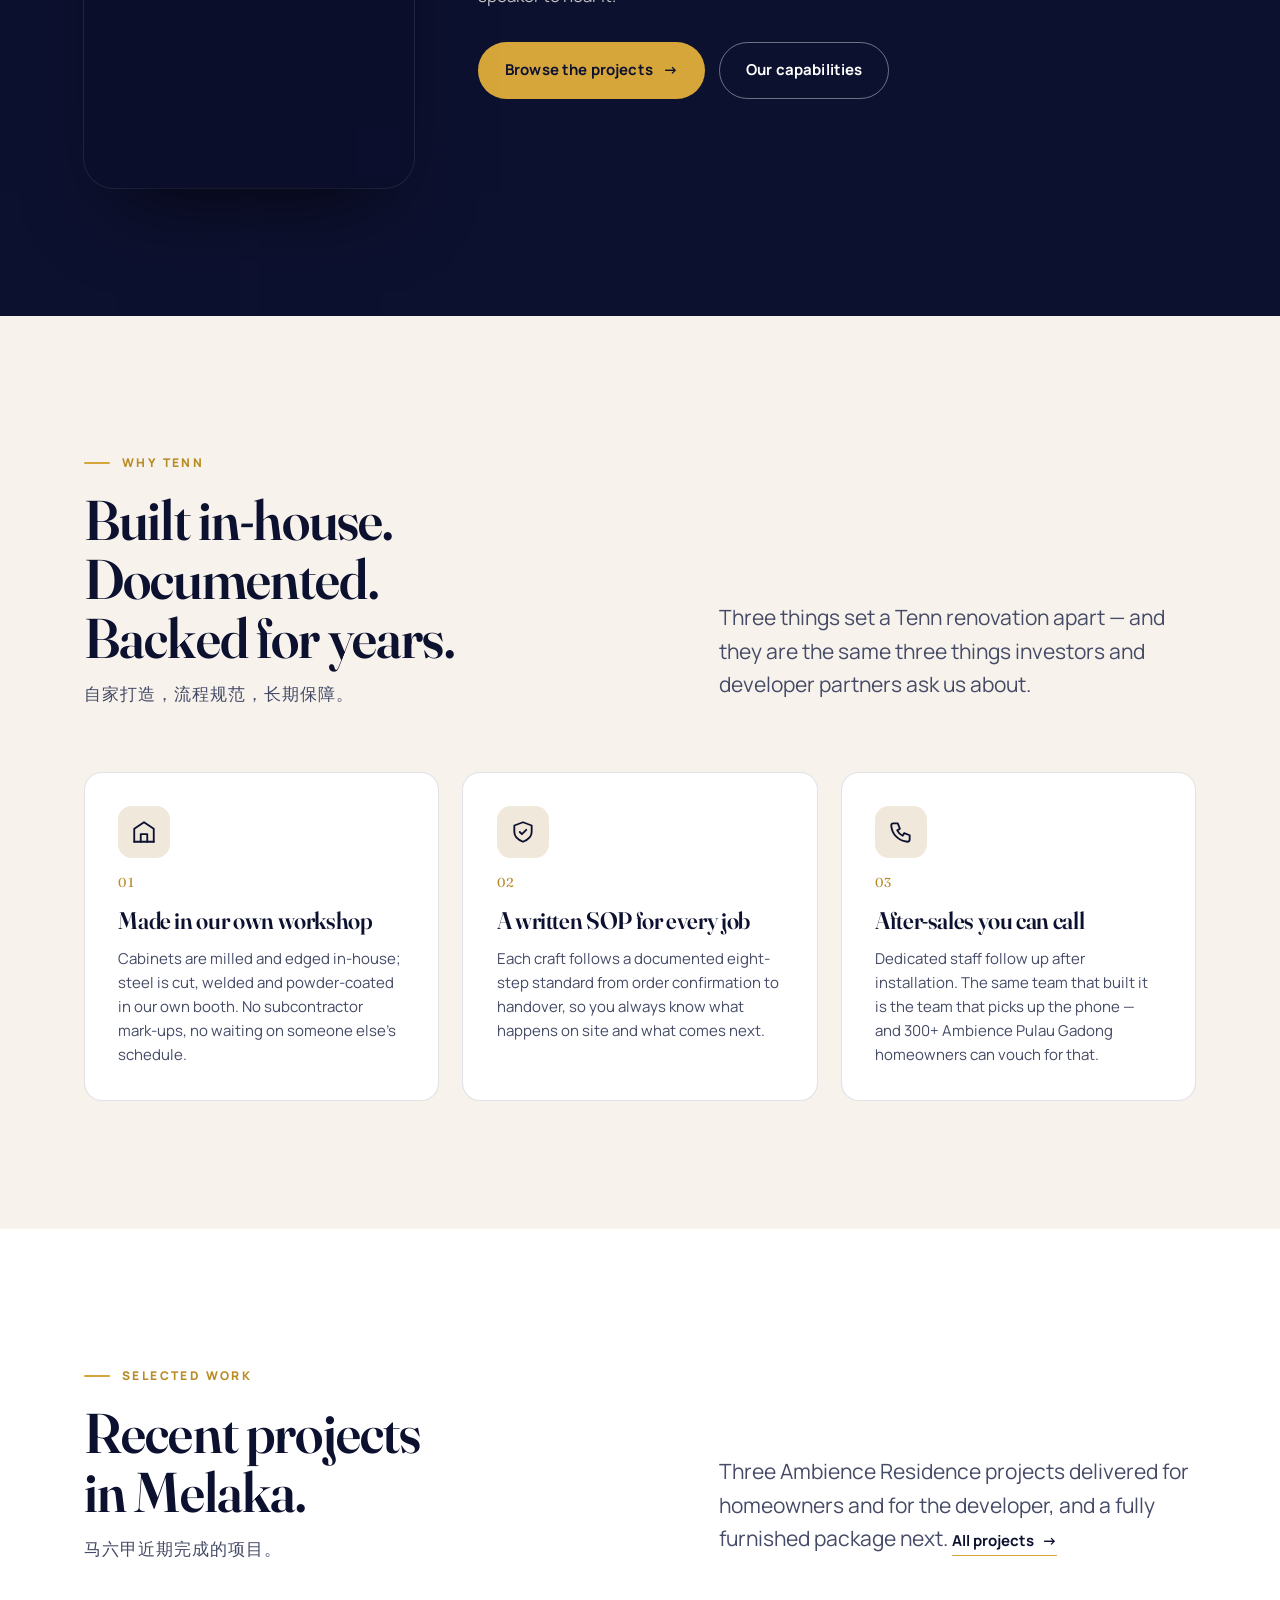
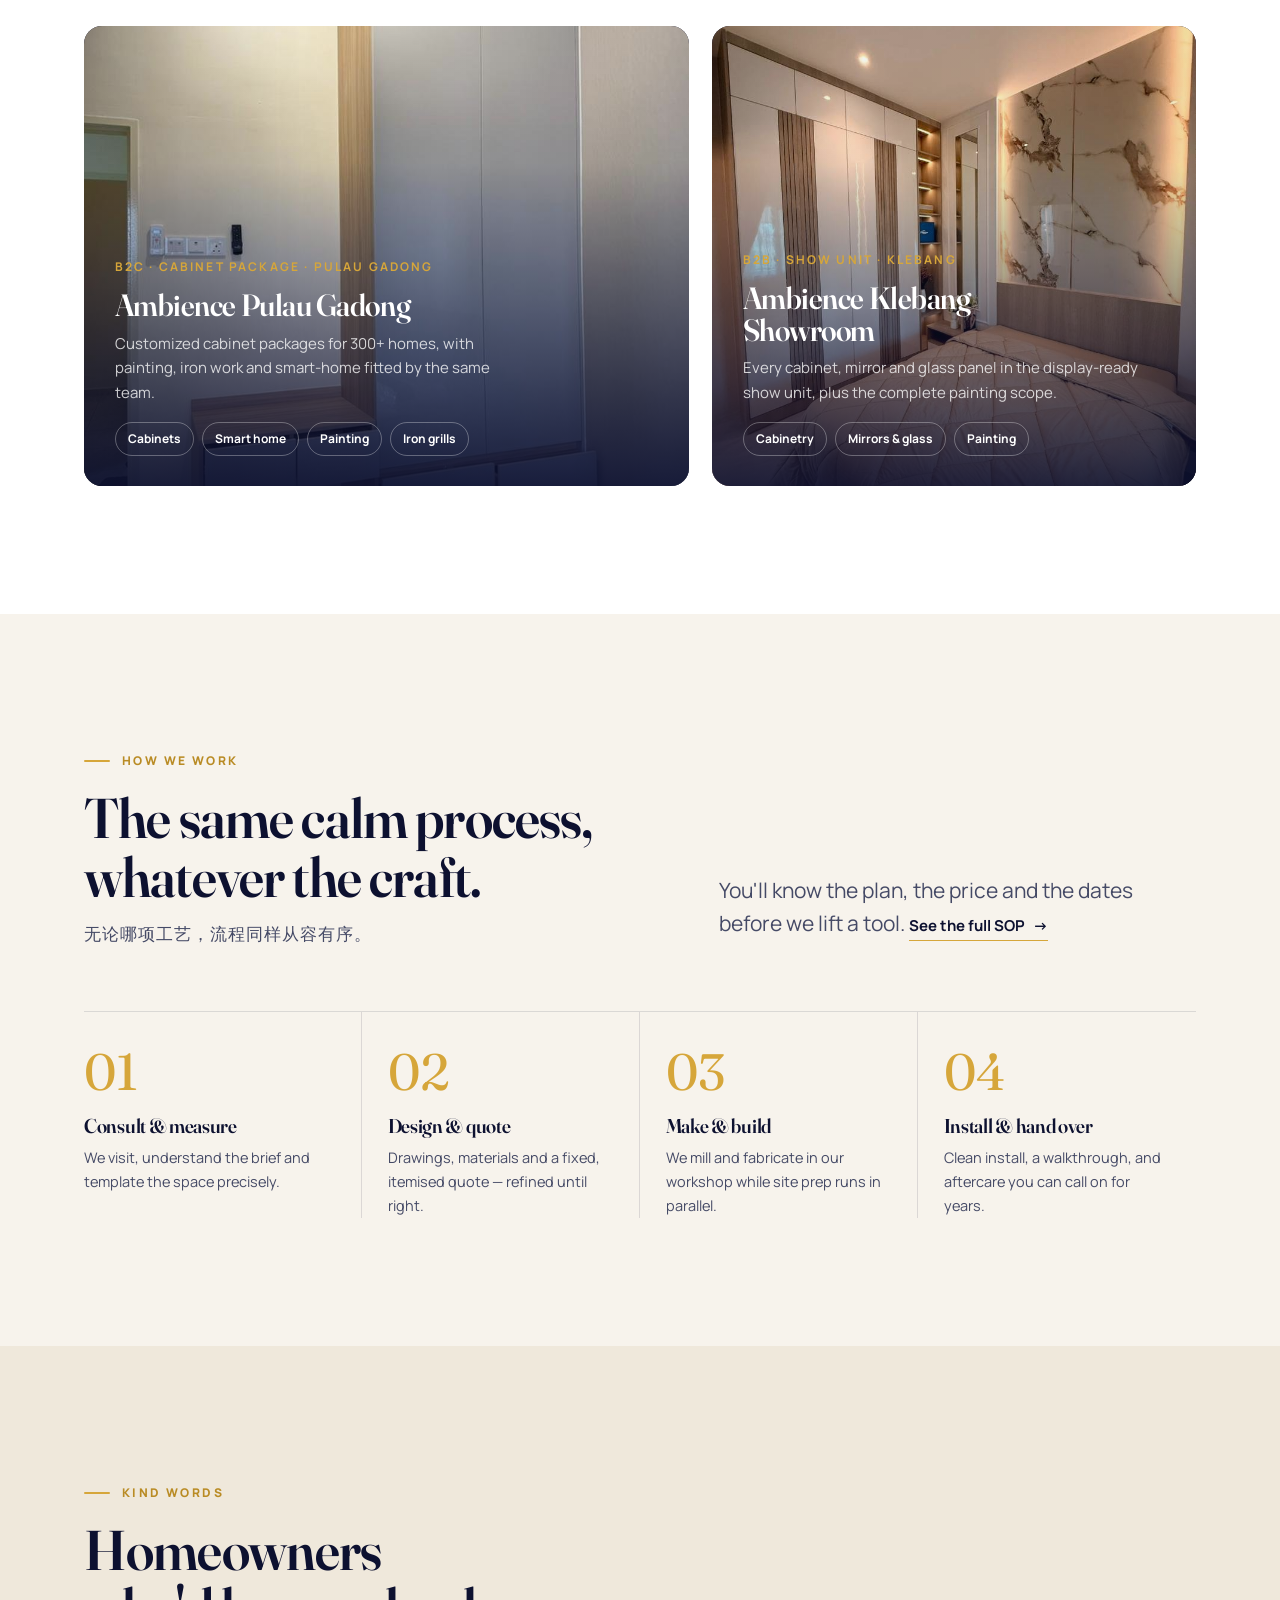
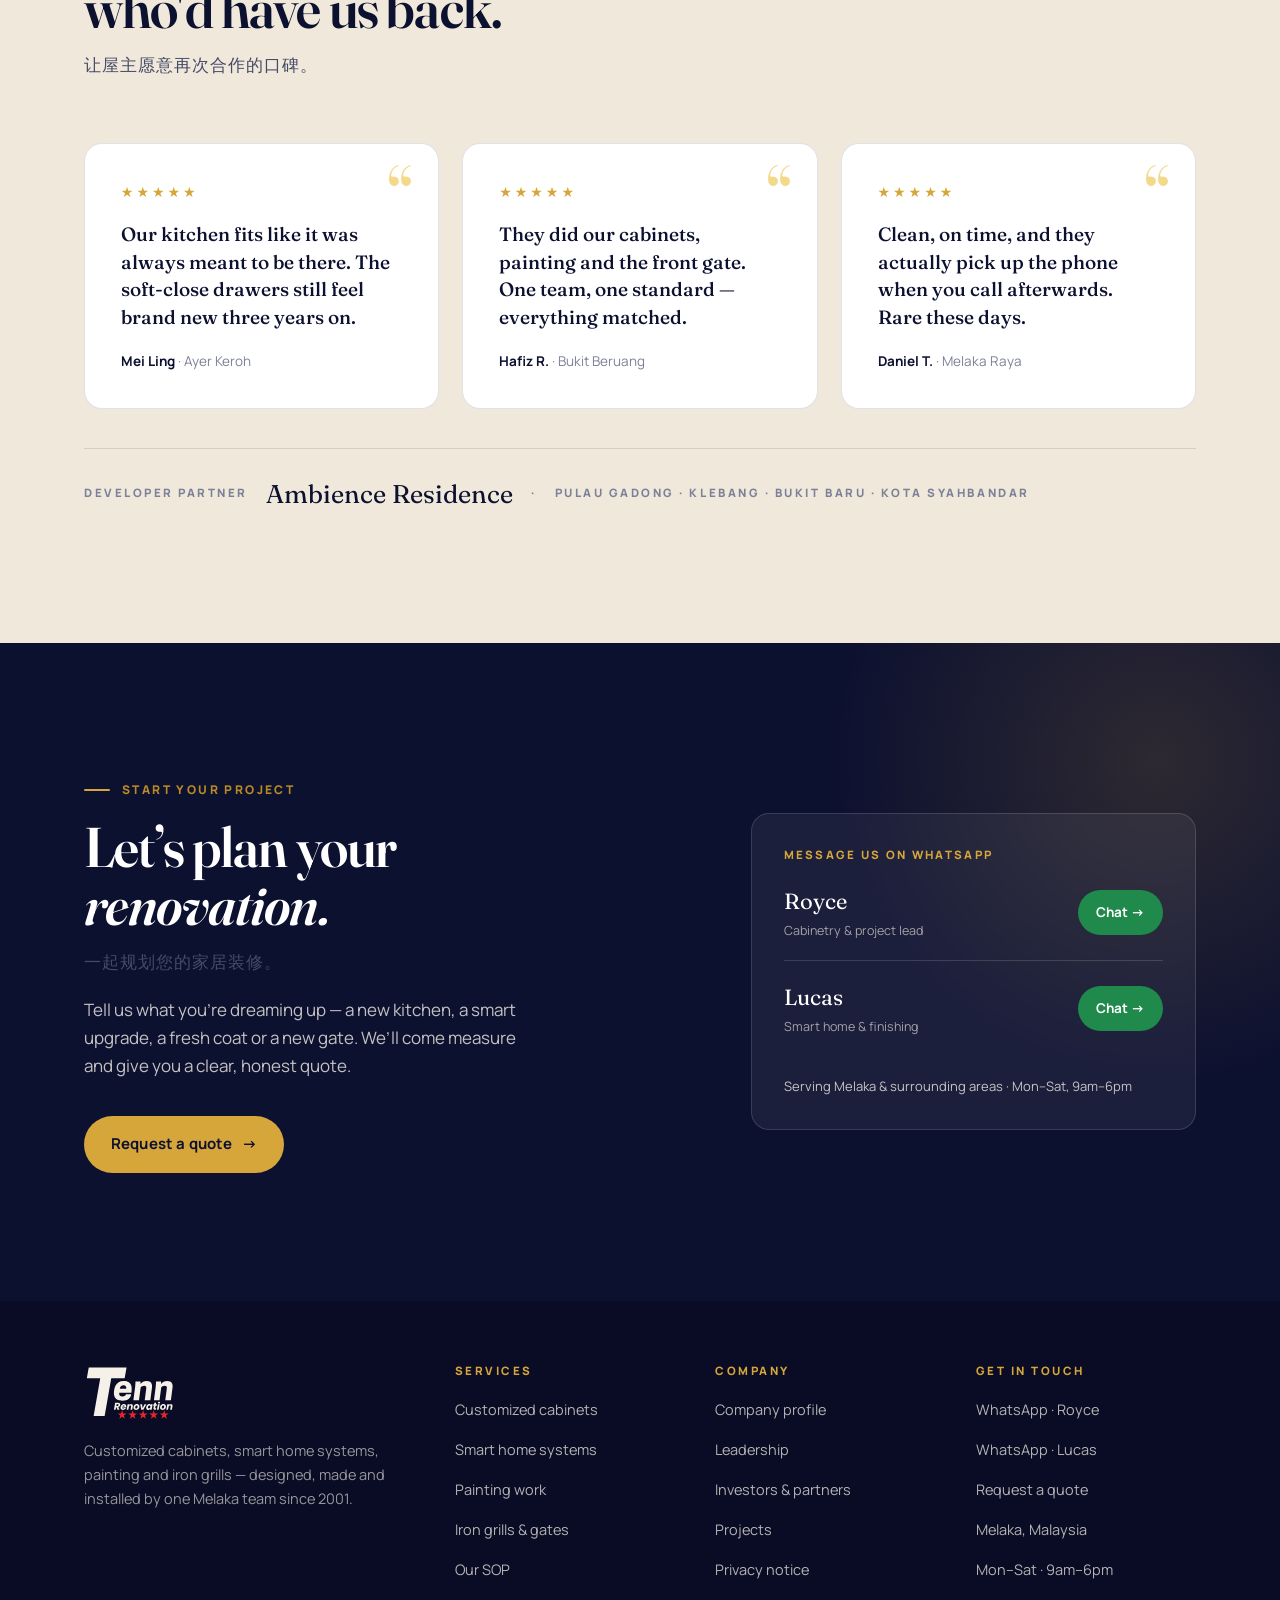
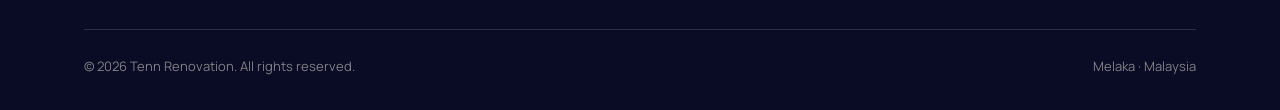
==== commit 994205c3: "Update the Company page hero copy Co-Authored-By: Claude Fable 5.1 <noreply@anthropic.com> Claude-Se" ====
--- a/index.html
+++ b/index.html
@@ -21,7 +21,7 @@
 <link rel="preconnect" href="https://fonts.gstatic.com" crossorigin>
 <link rel="stylesheet" href="https://fonts.googleapis.com/css2?family=Fraunces:ital,opsz,wght@0,9..144,500;0,9..144,600;0,9..144,700;1,9..144,500;1,9..144,600&family=Manrope:wght@400;500;600;700;800&display=swap">
 <link rel="preload" as="image" href="media/hero-kitchen.jpg" fetchpriority="high">
-<link rel="stylesheet" href="styles.css?v=20261013b">
+<link rel="stylesheet" href="styles.css?v=20261013c">
 <script type="application/ld+json">
 {
   "@context": "https://schema.org",
@@ -375,6 +375,6 @@
   <span>Chat with us</span>
 </a>
 
-<script src="site.js?v=20261013b"></script>
+<script src="site.js?v=20261013c"></script>
 </body>
 </html>
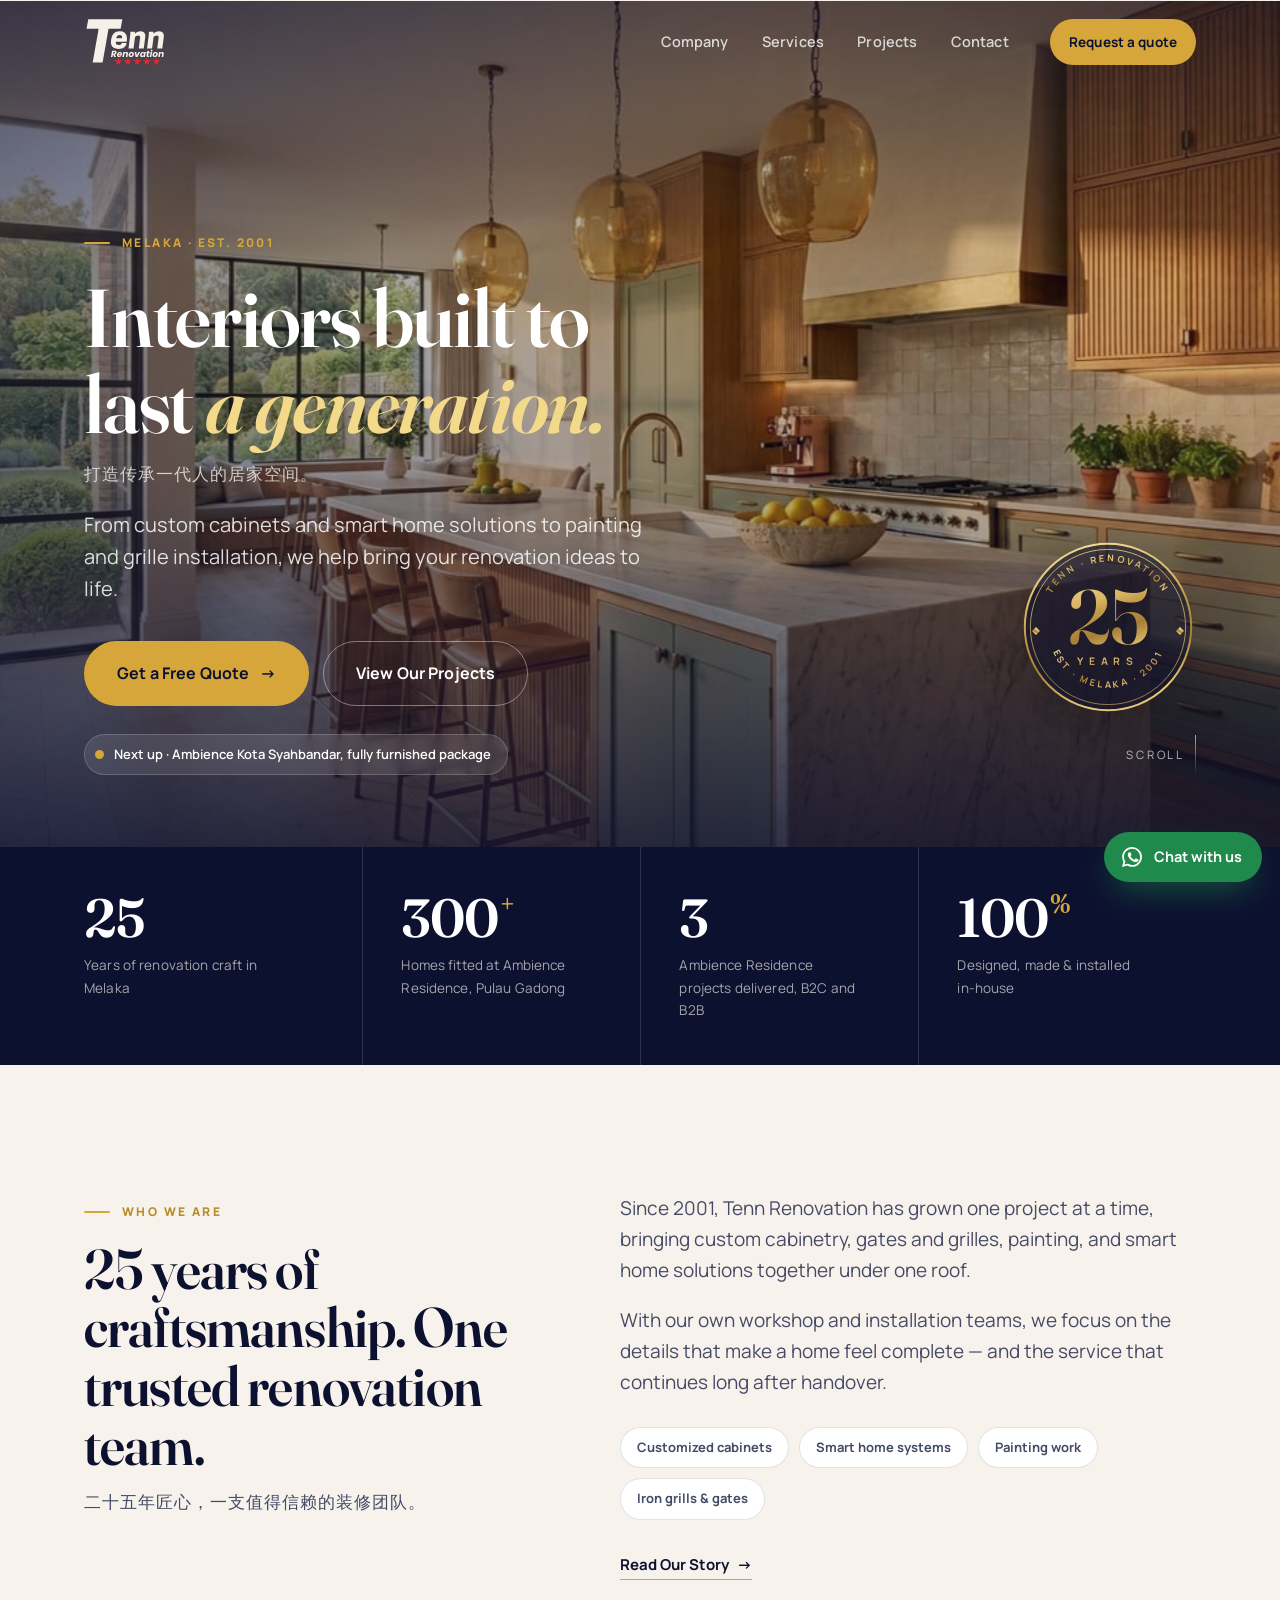
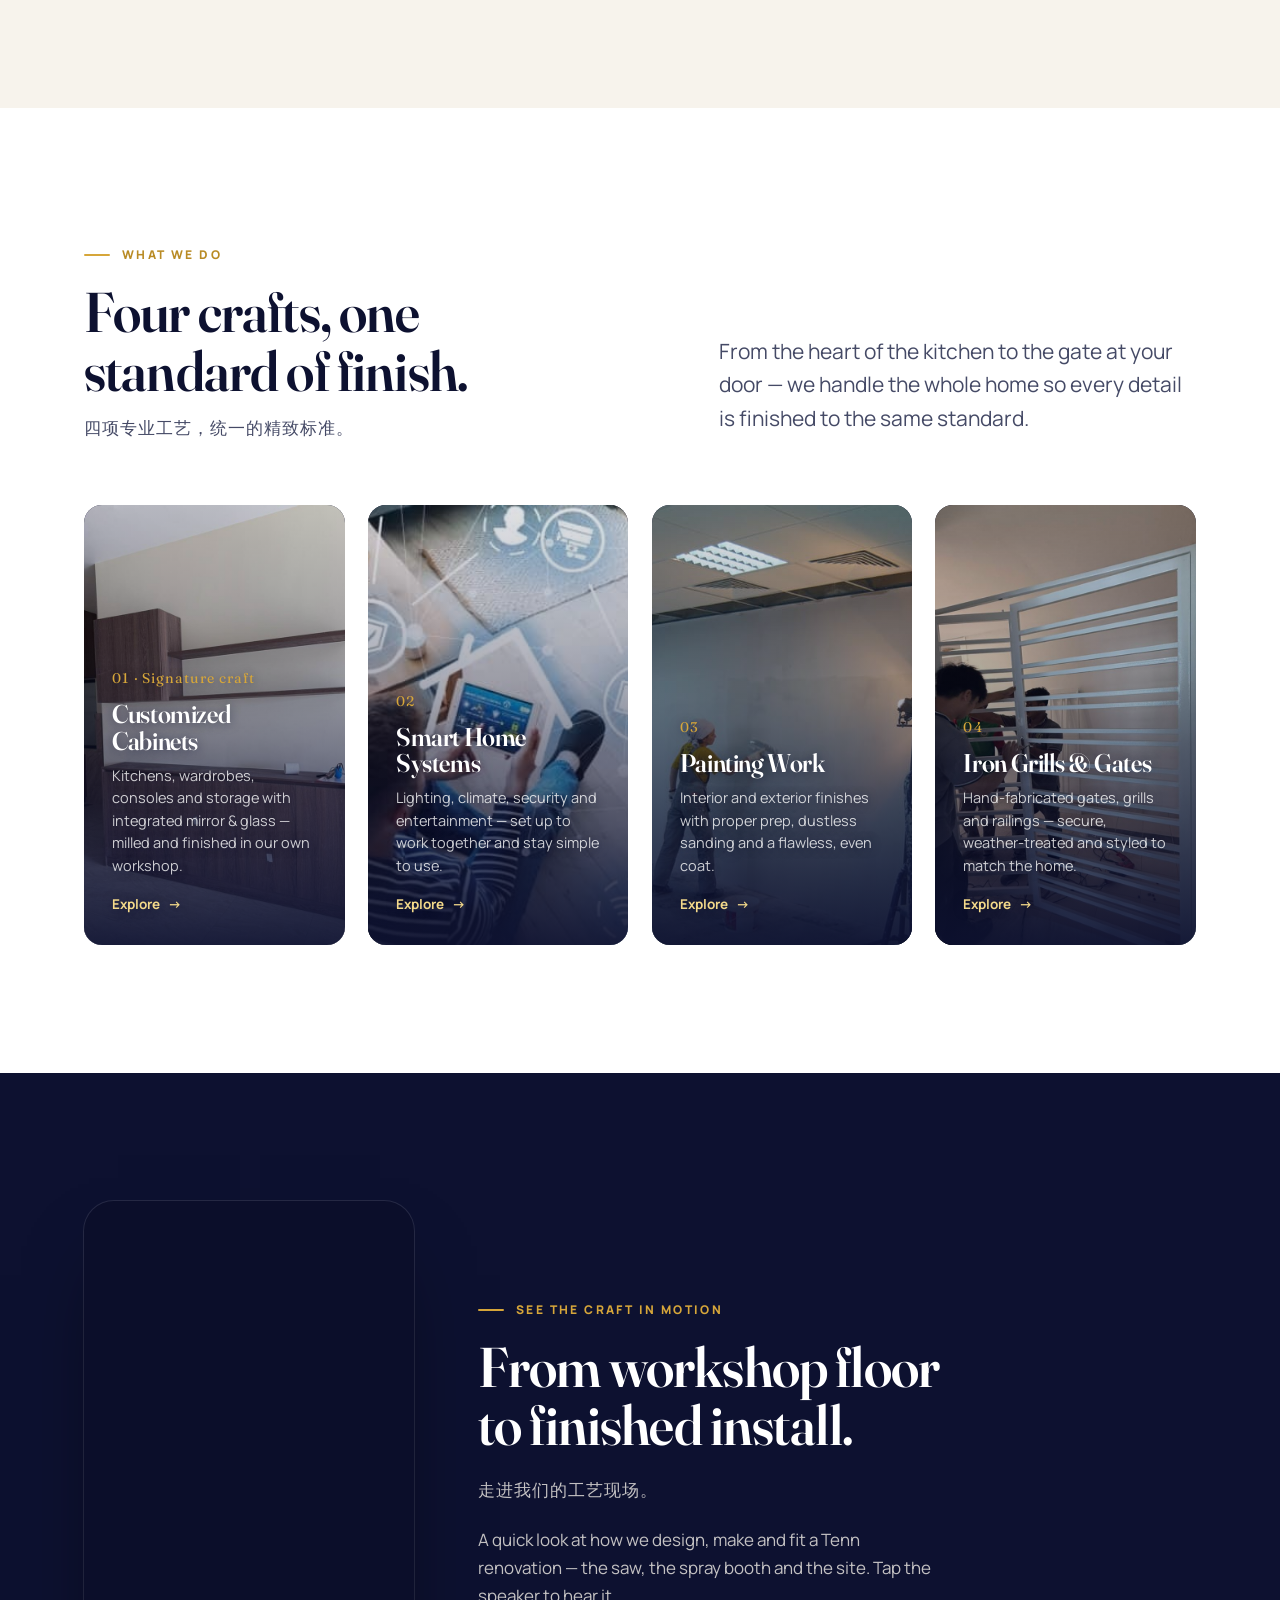
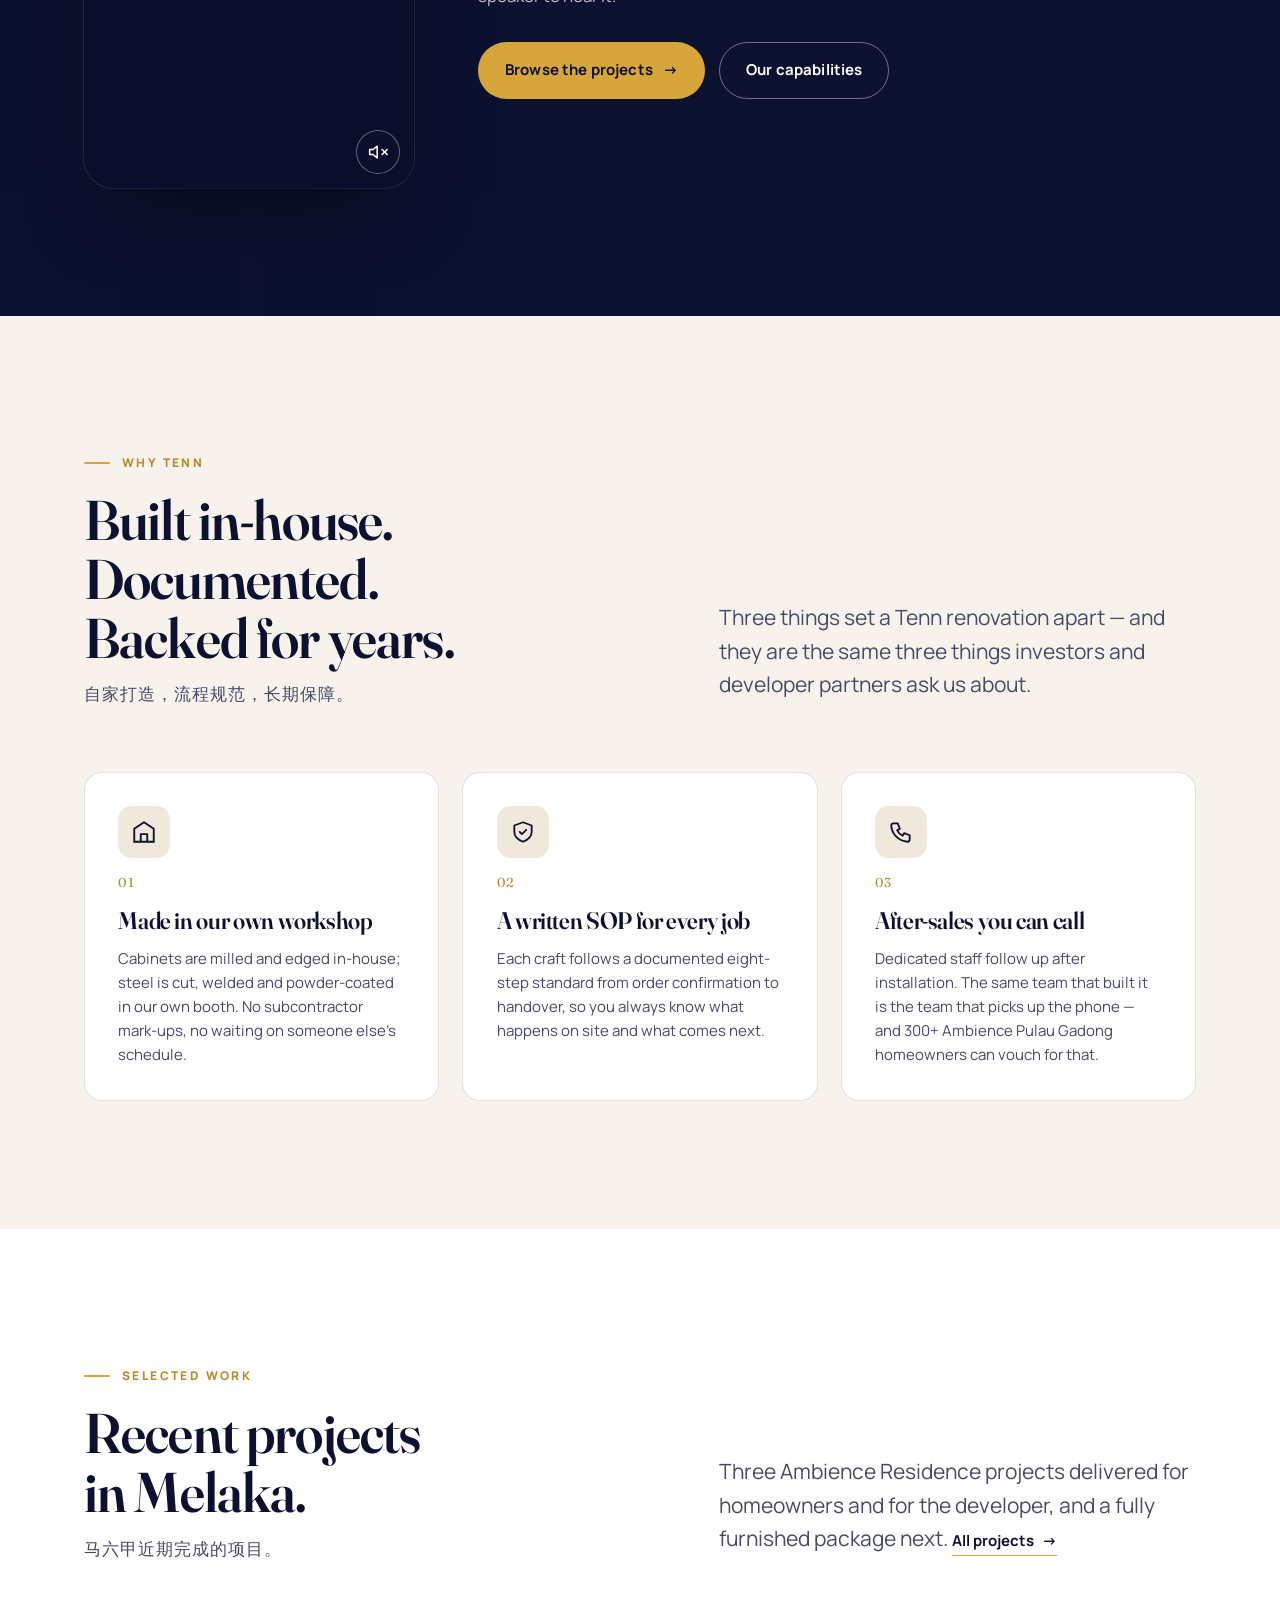
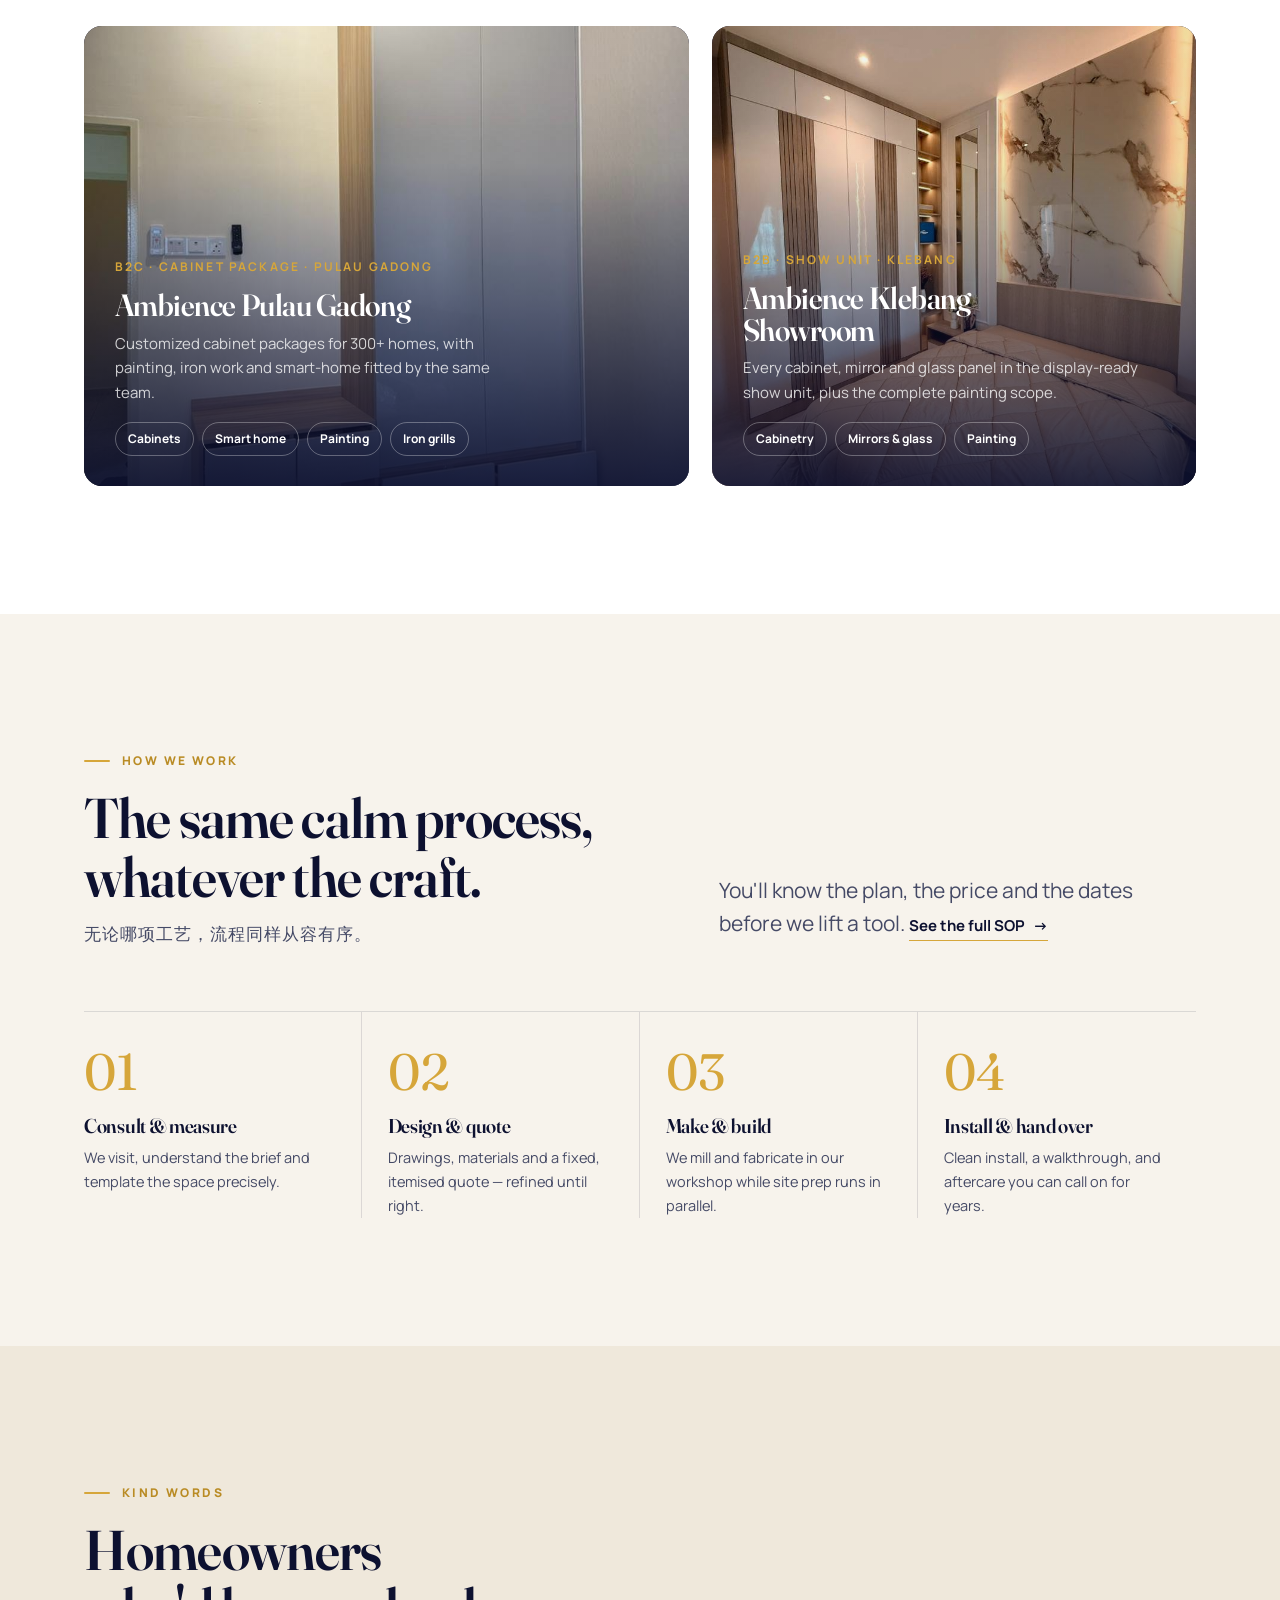
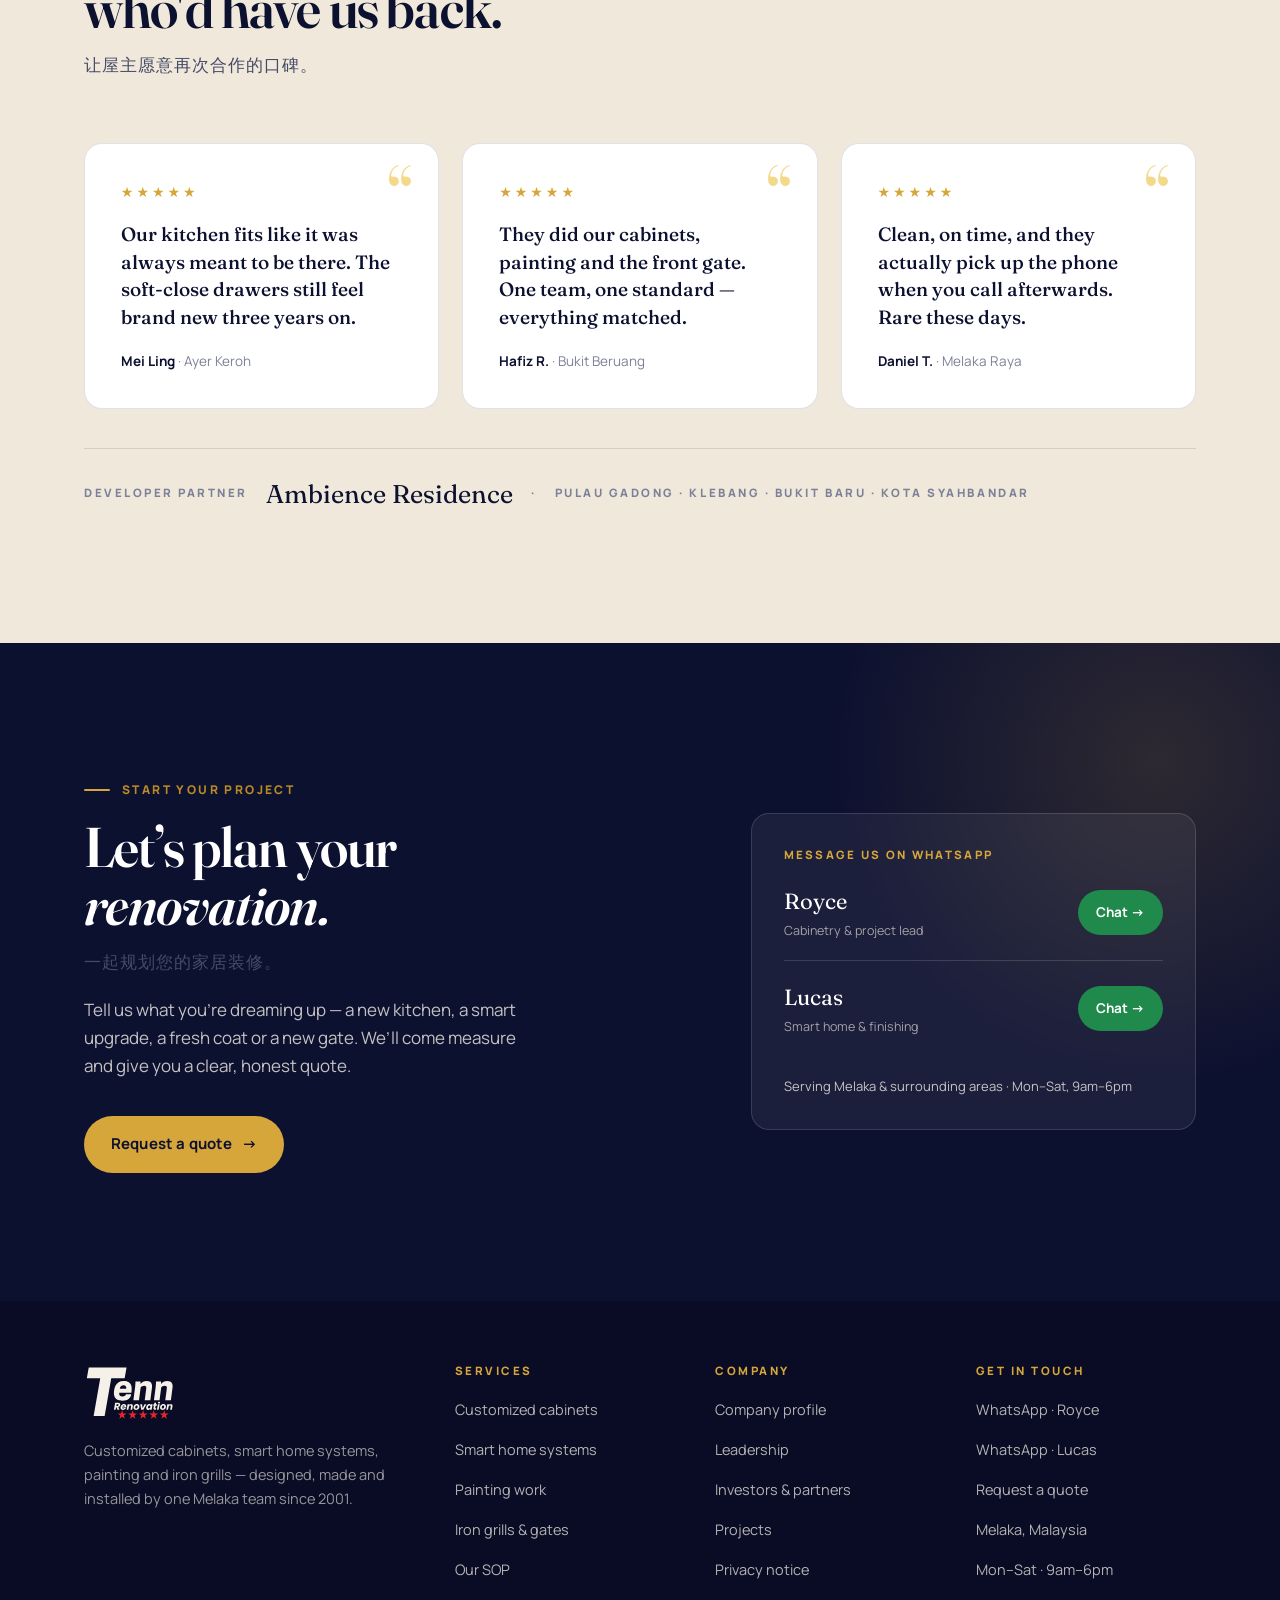
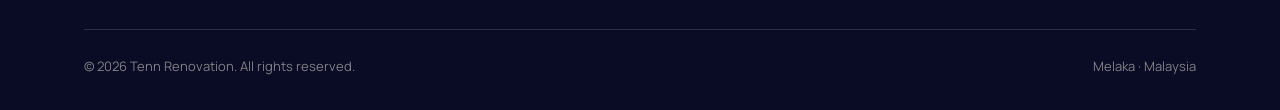
==== commit 2e40c451: "Company page copy round: timeline, growth section, Facebook link - Timeline entries rewritten per fe" ====
--- a/index.html
+++ b/index.html
@@ -21,7 +21,7 @@
 <link rel="preconnect" href="https://fonts.gstatic.com" crossorigin>
 <link rel="stylesheet" href="https://fonts.googleapis.com/css2?family=Fraunces:ital,opsz,wght@0,9..144,500;0,9..144,600;0,9..144,700;1,9..144,500;1,9..144,600&family=Manrope:wght@400;500;600;700;800&display=swap">
 <link rel="preload" as="image" href="media/hero-kitchen.jpg" fetchpriority="high">
-<link rel="stylesheet" href="styles.css?v=20261013c">
+<link rel="stylesheet" href="styles.css?v=20261013e">
 <script type="application/ld+json">
 {
   "@context": "https://schema.org",
@@ -375,6 +375,6 @@
   <span>Chat with us</span>
 </a>
 
-<script src="site.js?v=20261013c"></script>
+<script src="site.js?v=20261013e"></script>
 </body>
 </html>
--- a/styles.css
+++ b/styles.css
@@ -504,7 +504,7 @@
 .timeline{ position:relative; display:grid; gap:0; margin-top:clamp(30px,4vw,48px); }
 .timeline::before{ content:""; position:absolute; left:clamp(84px,10vw,140px); top:8px; bottom:8px; width:1px; background:var(--line); }
 .tl{ display:grid; grid-template-columns:clamp(84px,10vw,140px) 1fr; gap:0 clamp(26px,3vw,44px); padding:clamp(18px,2.4vw,28px) 0; position:relative; }
-.tl .yr{ font-family:var(--display); font-size:clamp(20px,2.2vw,28px); color:var(--ink); line-height:1.1; padding-right:16px; }
+.tl .yr{ font-family:var(--display); font-size:clamp(18px,1.8vw,24px); color:var(--ink); line-height:1.1; padding-right:14px; overflow-wrap:anywhere; }
 .tl .yr small{ display:block; font-family:var(--sans); font-size:11px; letter-spacing:.16em; text-transform:uppercase; color:var(--muted); margin-top:6px; font-weight:700; }
 .tl::before{ content:""; position:absolute; left:calc(clamp(84px,10vw,140px) - 6px); top:calc(clamp(18px,2.4vw,28px) + 9px); width:13px; height:13px; border-radius:50%; background:var(--brass); box-shadow:0 0 0 4px var(--cream); }
 .tl .txt{ padding-left:clamp(10px,1vw,14px); }
@@ -634,3 +634,9 @@
 .pi.next .pi-badge.b2c{ background:rgba(214,166,58,.2); color:var(--brass-l); }
 @media (max-width:900px){ .proj-index{ grid-template-columns:1fr 1fr; } }
 @media (max-width:480px){ .proj-index{ grid-template-columns:1fr; } }
+
+/* ---------- social link under a photo ---------- */
+.social-link{ display:inline-flex; align-items:center; gap:10px; margin-top:18px; font-weight:700; font-size:15px; color:var(--ink); border-bottom:1.5px solid var(--brass); padding-bottom:2px; }
+.social-link svg{ width:20px; height:20px; color:#1877f2; }
+.social-link .arr{ transition:transform .3s var(--ease); }
+.social-link:hover .arr{ transform:translateX(4px); }
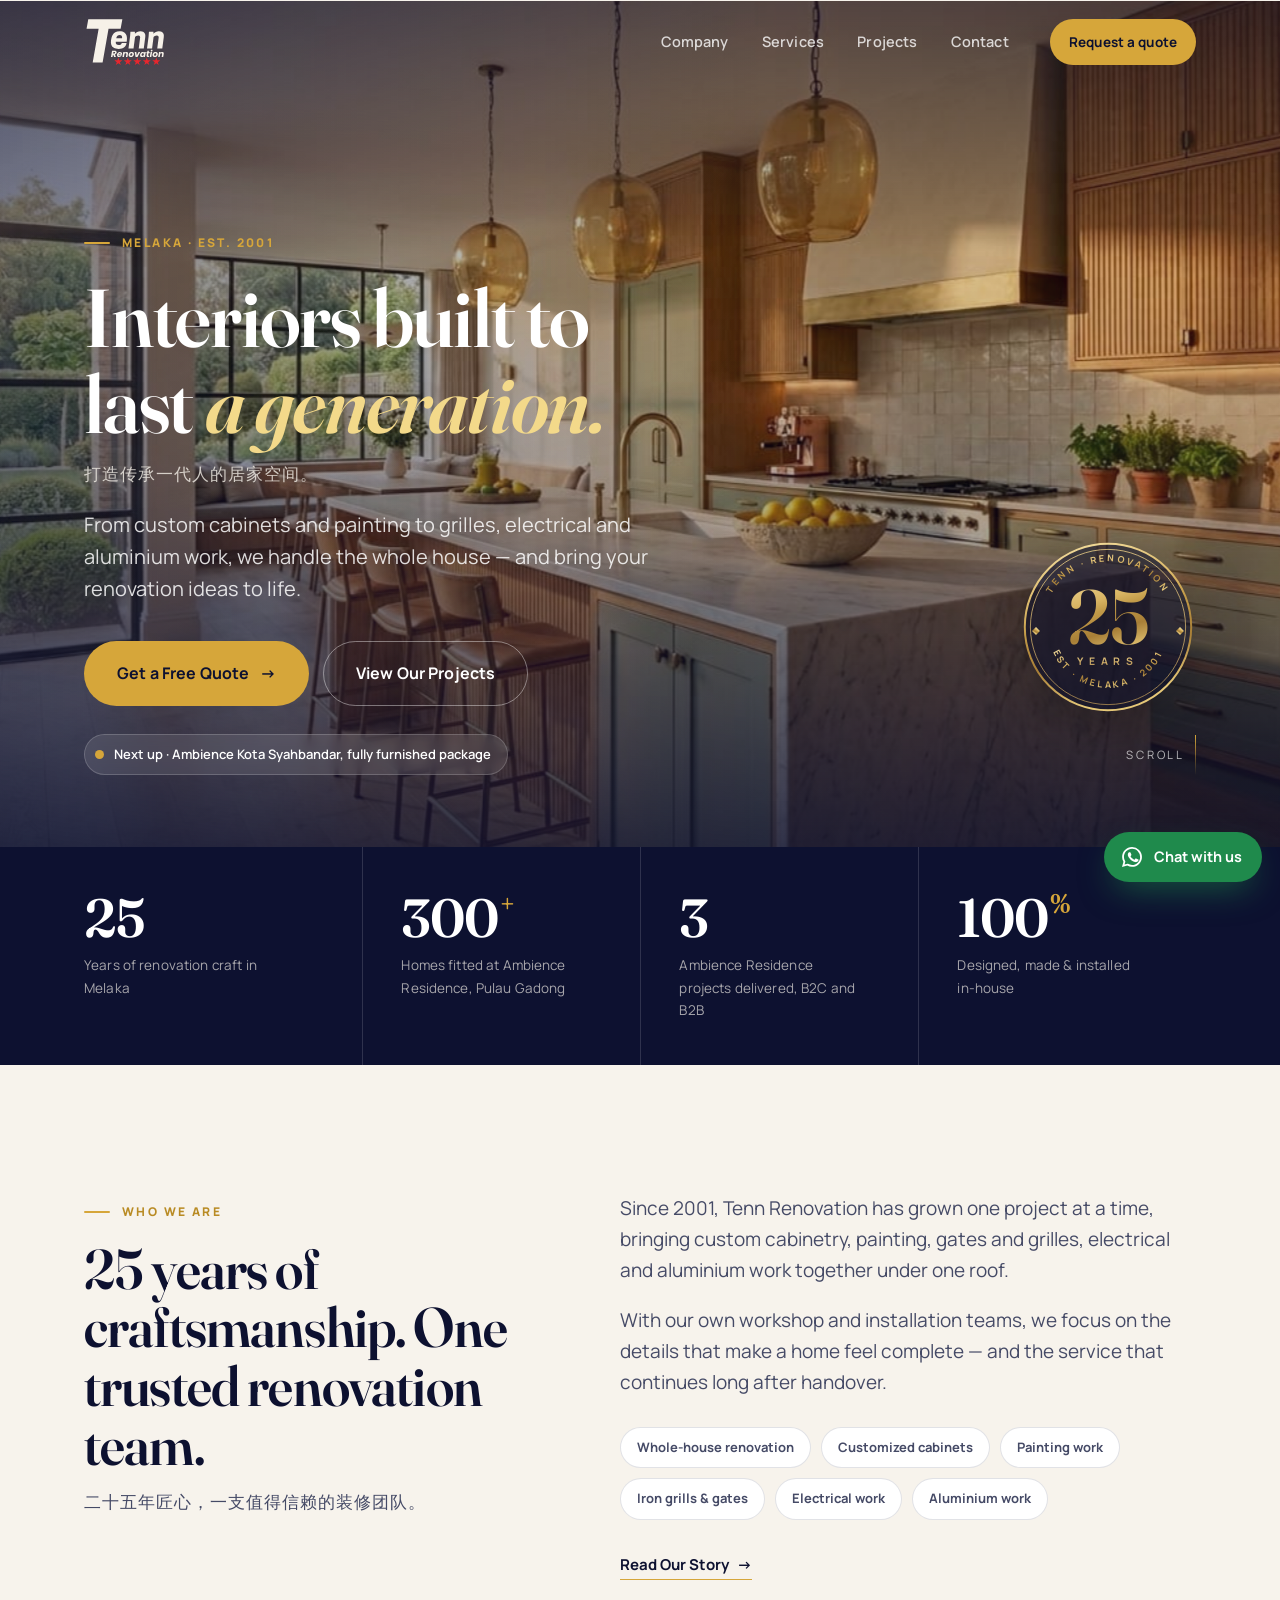
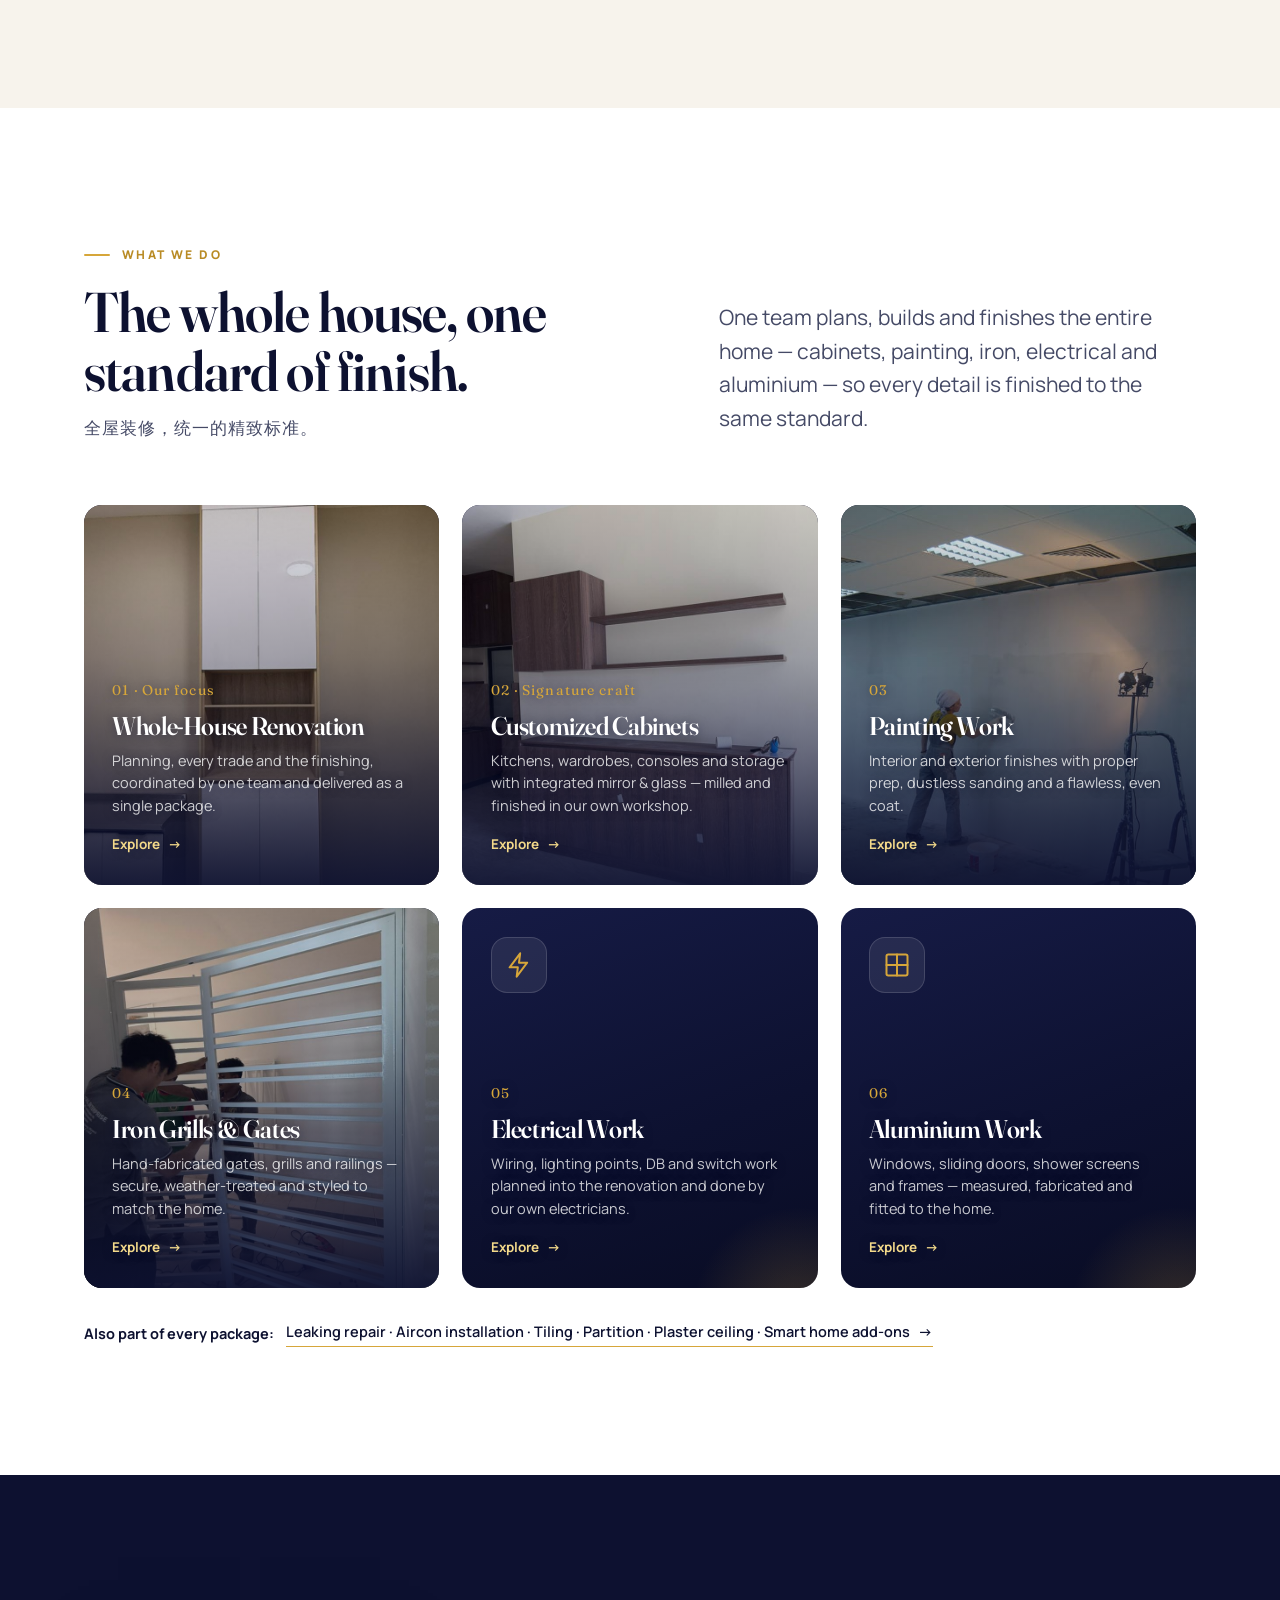
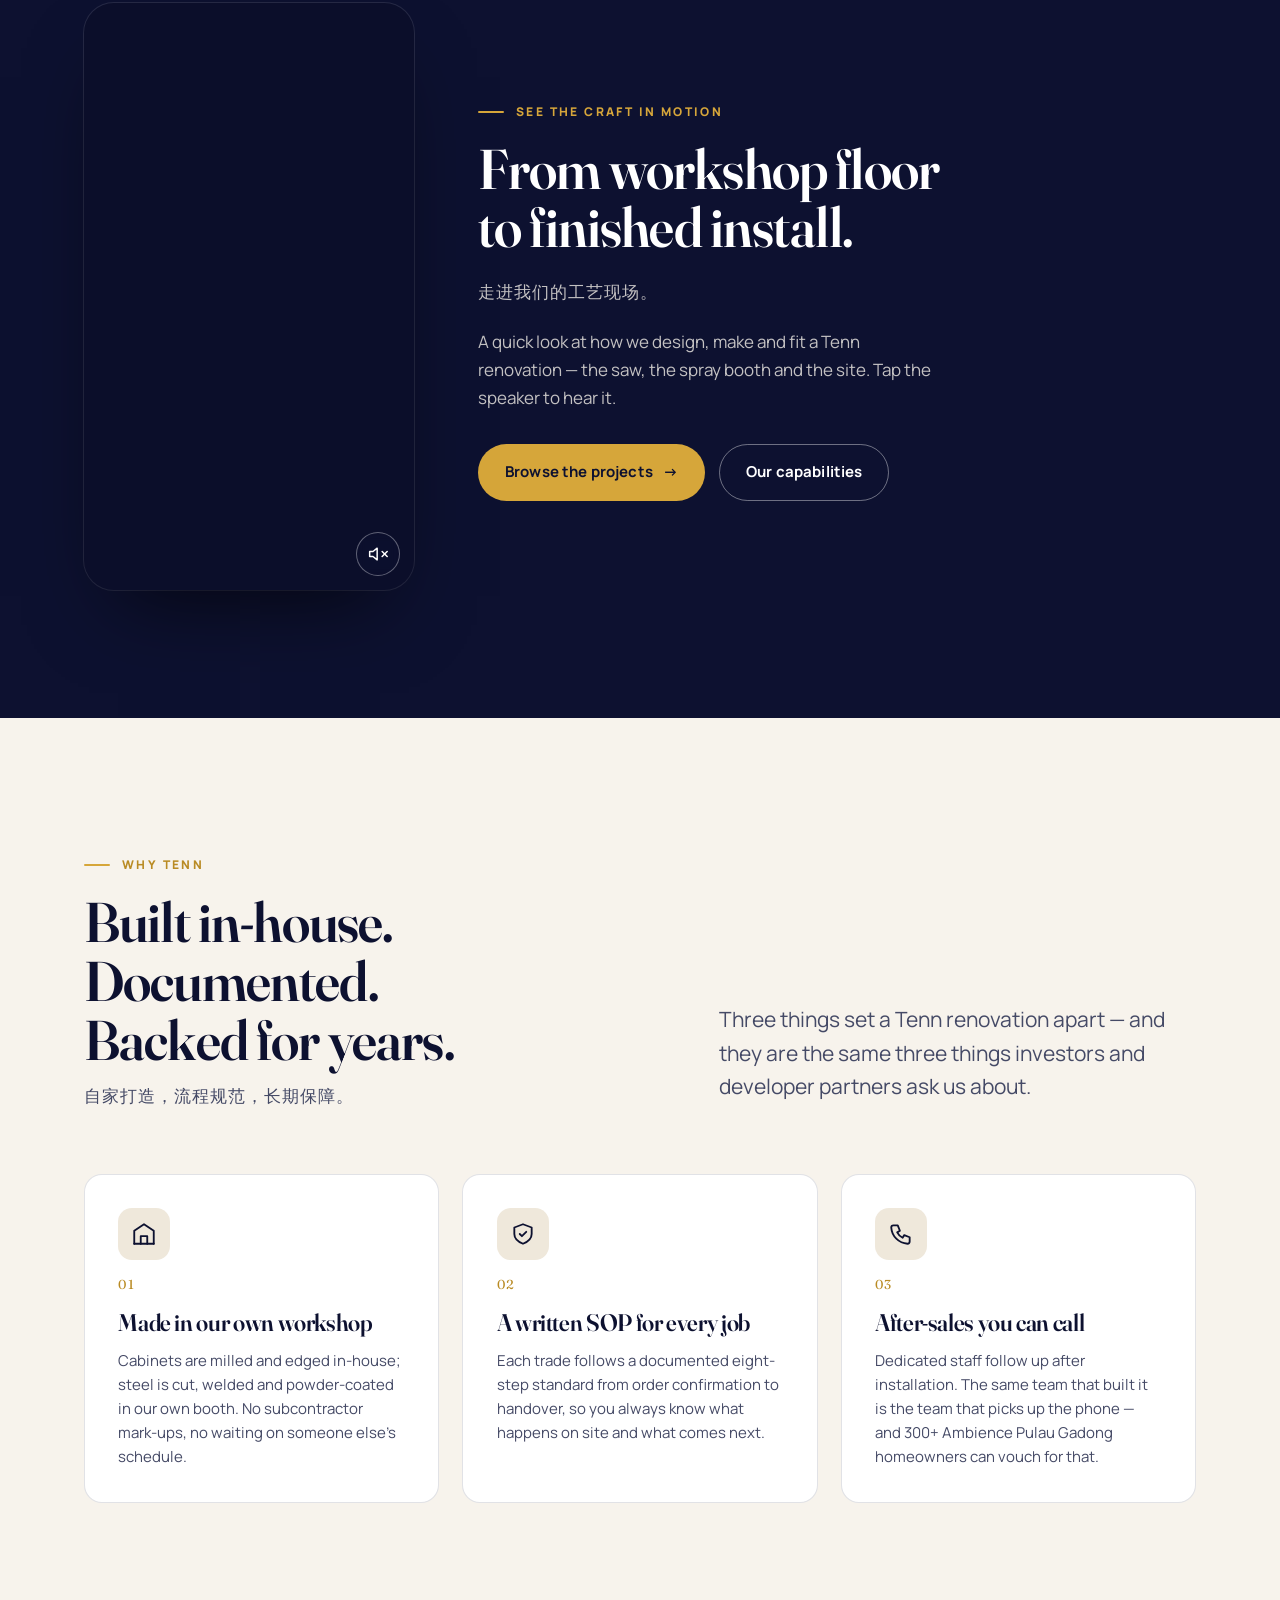
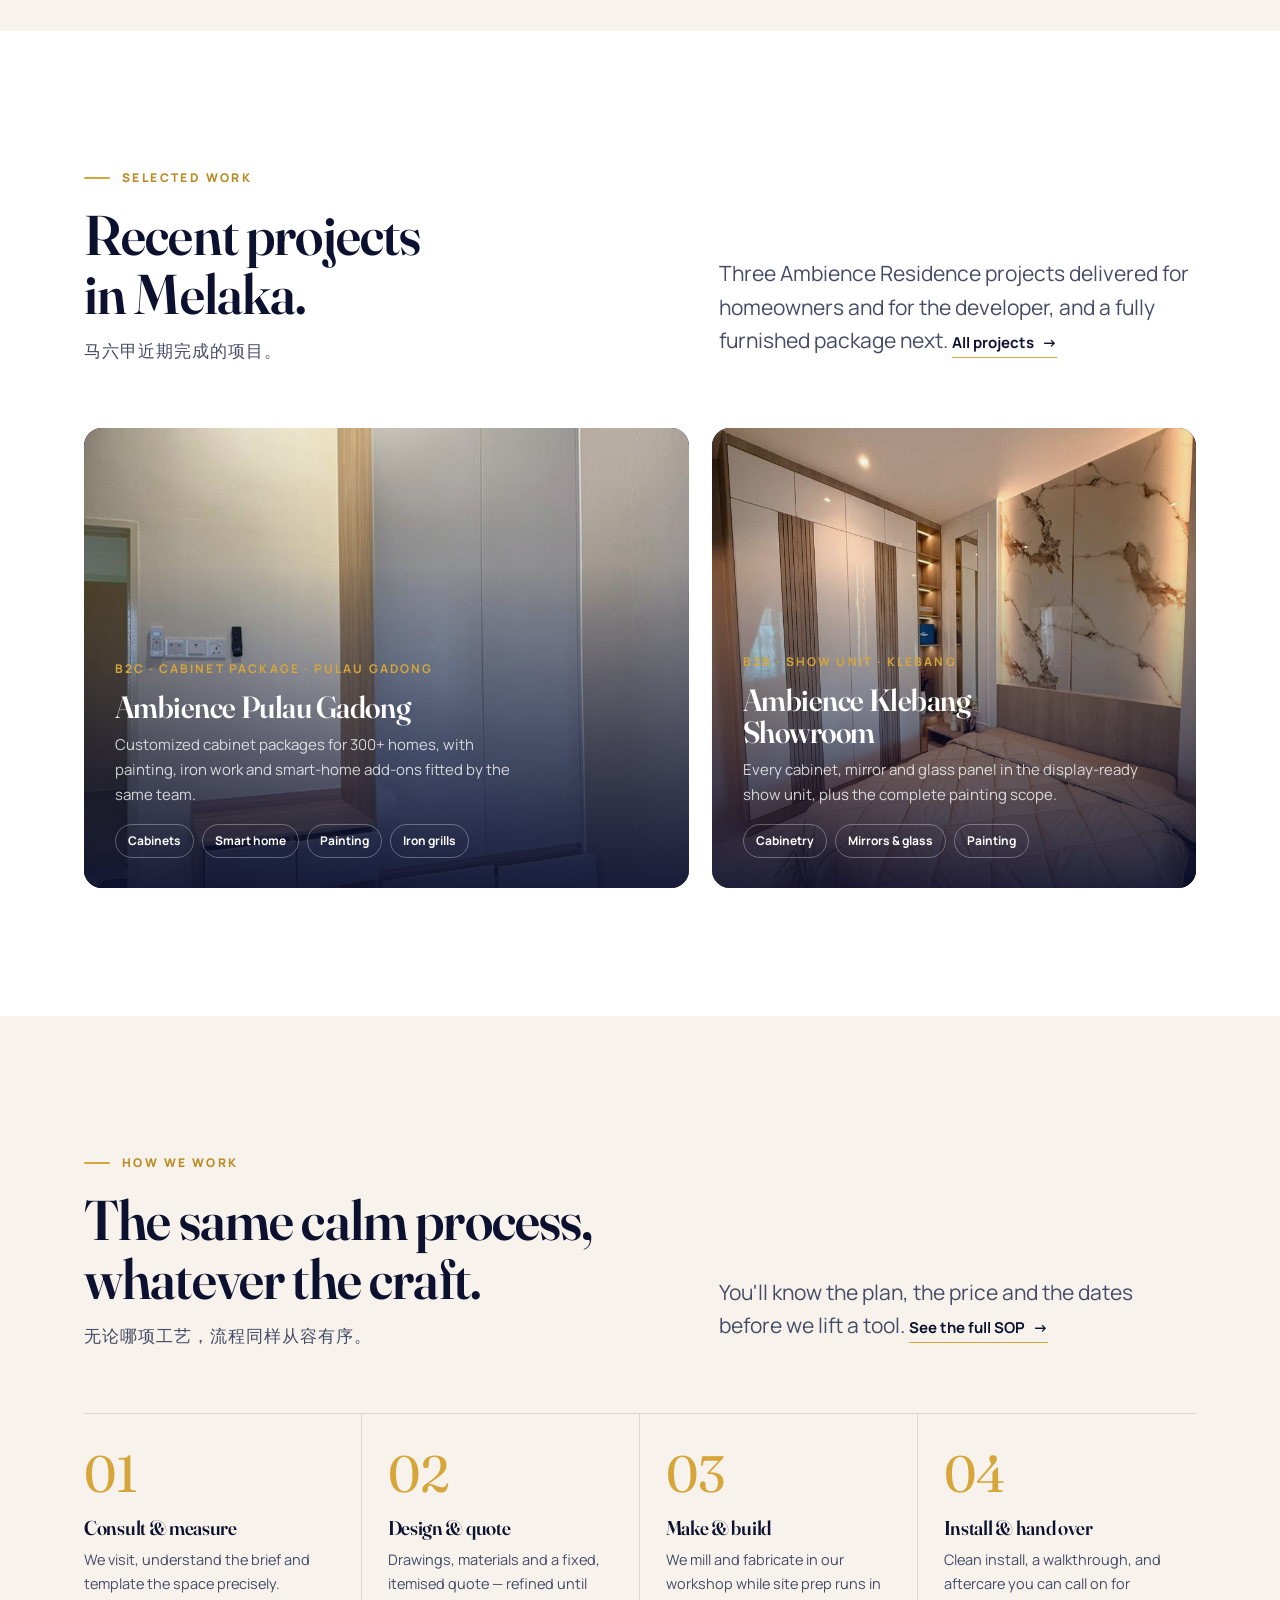
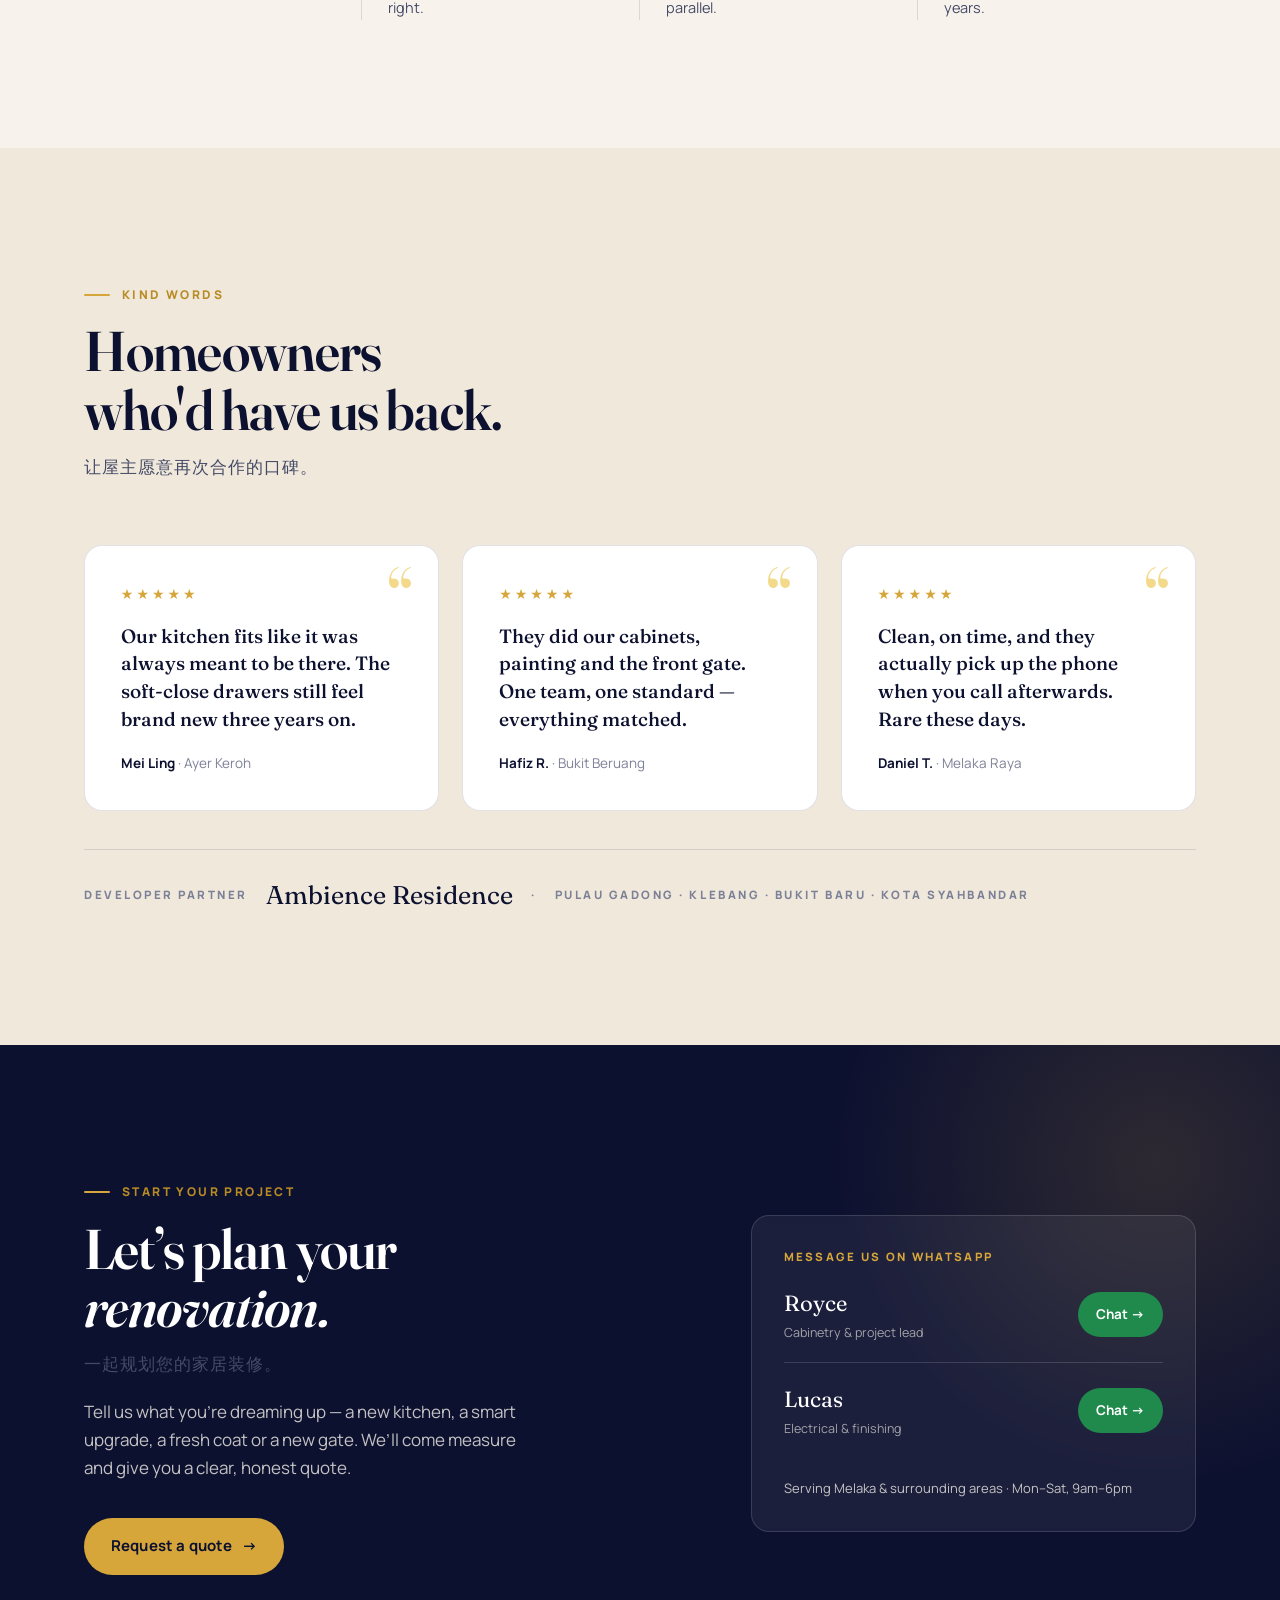
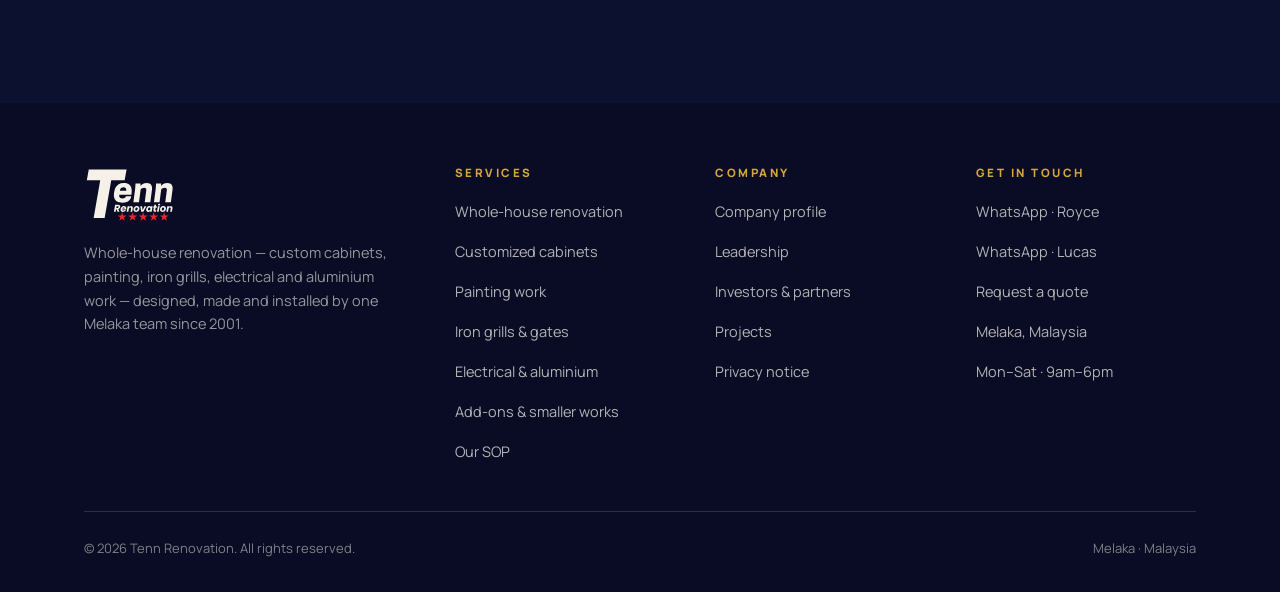
==== commit 5056c24f: "Reposition the site around whole-house renovation Whole-house renovation is now the headline offer, " ====
--- a/index.html
+++ b/index.html
@@ -4,7 +4,7 @@
 <meta charset="UTF-8">
 <meta name="viewport" content="width=device-width, initial-scale=1.0">
 <title>Tenn Renovation — Crafted Interiors in Melaka</title>
-<meta name="description" content="Customized cabinets, smart home systems, painting and hand-forged iron grills — designed, made and installed by one trusted Melaka team since 2001.">
+<meta name="description" content="Whole-house renovation in Melaka since 2001 — custom cabinets, painting, iron grills, electrical and aluminium work, designed, made and installed by one trusted team.">
 <meta name="theme-color" content="#0d1130">
 <link rel="canonical" href="https://tennrenovation.com/">
 <link rel="icon" href="media/favicon.svg" type="image/svg+xml">
@@ -12,7 +12,7 @@
 <meta property="og:type" content="website">
 <meta property="og:site_name" content="Tenn Renovation">
 <meta property="og:title" content="Tenn Renovation — Crafted Interiors in Melaka">
-<meta property="og:description" content="Customized cabinets, smart home systems, painting and hand-forged iron grills — designed, made and installed by one trusted Melaka team since 2001.">
+<meta property="og:description" content="Whole-house renovation in Melaka since 2001 — custom cabinets, painting, iron grills, electrical and aluminium work, designed, made and installed by one trusted team.">
 <meta property="og:url" content="https://tennrenovation.com/">
 <meta property="og:image" content="https://tennrenovation.com/media/hero-kitchen.jpg">
 <meta property="og:locale" content="en_MY">
@@ -21,7 +21,7 @@
 <link rel="preconnect" href="https://fonts.gstatic.com" crossorigin>
 <link rel="stylesheet" href="https://fonts.googleapis.com/css2?family=Fraunces:ital,opsz,wght@0,9..144,500;0,9..144,600;0,9..144,700;1,9..144,500;1,9..144,600&family=Manrope:wght@400;500;600;700;800&display=swap">
 <link rel="preload" as="image" href="media/hero-kitchen.jpg" fetchpriority="high">
-<link rel="stylesheet" href="styles.css?v=20261013e">
+<link rel="stylesheet" href="styles.css?v=20261118a">
 <script type="application/ld+json">
 {
   "@context": "https://schema.org",
@@ -31,7 +31,7 @@
   "url": "https://tennrenovation.com/",
   "logo": "https://tennrenovation.com/media/tenn-logo.svg",
   "image": "https://tennrenovation.com/media/hero-kitchen.jpg",
-  "description": "Customized cabinets, smart home systems, painting and hand-forged iron grills, designed, made and installed by one Melaka team since 2001.",
+  "description": "Whole-house renovation in Melaka since 2001: custom cabinets, painting, iron grills, electrical and aluminium work, designed, made and installed by one team.",
   "telephone": "+60109718663",
   "foundingDate": "2001",
   "priceRange": "$$",
@@ -47,10 +47,12 @@
     { "@type": "ContactPoint", "contactType": "sales", "name": "Lucas", "telephone": "+60163303178", "availableLanguage": ["en","zh","ms"] }
   ],
   "makesOffer": [
+    { "@type": "Offer", "itemOffered": { "@type": "Service", "name": "Whole-house renovation", "url": "https://tennrenovation.com/services.html#whole-house" } },
     { "@type": "Offer", "itemOffered": { "@type": "Service", "name": "Customized cabinets", "url": "https://tennrenovation.com/services.html#cabinetry" } },
-    { "@type": "Offer", "itemOffered": { "@type": "Service", "name": "Smart home systems", "url": "https://tennrenovation.com/services.html#smart-home" } },
     { "@type": "Offer", "itemOffered": { "@type": "Service", "name": "Painting work", "url": "https://tennrenovation.com/services.html#painting" } },
-    { "@type": "Offer", "itemOffered": { "@type": "Service", "name": "Iron grills and gates", "url": "https://tennrenovation.com/services.html#iron-grills" } }
+    { "@type": "Offer", "itemOffered": { "@type": "Service", "name": "Iron grills and gates", "url": "https://tennrenovation.com/services.html#iron-grills" } },
+    { "@type": "Offer", "itemOffered": { "@type": "Service", "name": "Electrical work", "url": "https://tennrenovation.com/services.html#electrical" } },
+    { "@type": "Offer", "itemOffered": { "@type": "Service", "name": "Aluminium work", "url": "https://tennrenovation.com/services.html#electrical" } }
   ]
 }
 </script>
@@ -93,7 +95,7 @@
       <span class="eyebrow">Melaka · Est. 2001</span>
       <h1>Interiors built to last <em>a generation.</em></h1>
       <p class="zh-head" lang="zh">打造传承一代人的居家空间。</p>
-      <p class="hero-sub">From custom cabinets and smart home solutions to painting and grille installation, we help bring your renovation ideas to life.</p>
+      <p class="hero-sub">From custom cabinets and painting to grilles, electrical and aluminium work, we handle the whole house — and bring your renovation ideas to life.</p>
       <div class="hero-actions">
         <a class="btn btn-brass btn-lg" href="quote.html">Get a Free Quote <span class="arr">→</span></a>
         <a class="btn btn-ghost inv btn-lg" href="projects.html">View Our Projects</a>
@@ -145,10 +147,10 @@
         <p class="zh-head" lang="zh">二十五年匠心，一支值得信赖的装修团队。</p>
       </div>
       <div class="copy reveal">
-        <p>Since 2001, Tenn Renovation has grown one project at a time, bringing custom cabinetry, gates and grilles, painting, and smart home solutions together under one roof.</p>
+        <p>Since 2001, Tenn Renovation has grown one project at a time, bringing custom cabinetry, painting, gates and grilles, electrical and aluminium work together under one roof.</p>
         <p>With our own workshop and installation teams, we focus on the details that make a home feel complete — and the service that continues long after handover.</p>
         <div class="marks">
-          <span>Customized cabinets</span><span>Smart home systems</span><span>Painting work</span><span>Iron grills &amp; gates</span>
+          <span>Whole-house renovation</span><span>Customized cabinets</span><span>Painting work</span><span>Iron grills &amp; gates</span><span>Electrical work</span><span>Aluminium work</span>
         </div>
         <p style="margin-top:28px"><a class="text-link" href="company.html">Read Our Story <span class="arr">→</span></a></p>
       </div>
@@ -162,19 +164,19 @@
     <div class="sec-head reveal">
       <div>
         <span class="eyebrow">What we do</span>
-        <h2>Four crafts, one standard of finish.</h2>
-        <p class="zh-head" lang="zh">四项专业工艺，统一的精致标准。</p>
-      </div>
-      <p class="lead">From the heart of the kitchen to the gate at your door — we handle the whole home so every detail is finished to the same standard.</p>
-    </div>
-    <div class="svc-grid">
+        <h2>The whole house, one standard of finish.</h2>
+        <p class="zh-head" lang="zh">全屋装修，统一的精致标准。</p>
+      </div>
+      <p class="lead">One team plans, builds and finishes the entire home — cabinets, painting, iron, electrical and aluminium — so every detail is finished to the same standard.</p>
+    </div>
+    <div class="svc-grid six">
+      <a class="svc-card reveal" href="services.html#whole-house">
+        <div class="pic"><img class="shot" src="media/ambience-feature-wall.jpg" alt="Walnut feature wall with floating cabinet, display shelves and low sideboard in a finished Ambience home" width="810" height="1080" loading="lazy" decoding="async"></div>
+        <div class="body"><span class="ix">01 · Our focus</span><h3>Whole-House Renovation</h3><p>Planning, every trade and the finishing, coordinated by one team and delivered as a single package.</p><span class="more">Explore <span class="arr">→</span></span></div>
+      </a>
       <a class="svc-card reveal" href="services.html#cabinetry">
         <div class="pic"><img class="shot" src="media/ambience-pantry.jpg" alt="Full-height white gloss and oak kitchen pantry unit with open display niche" width="810" height="1080" loading="lazy" decoding="async"></div>
-        <div class="body"><span class="ix">01 · Signature craft</span><h3>Customized Cabinets</h3><p>Kitchens, wardrobes, consoles and storage with integrated mirror &amp; glass — milled and finished in our own workshop.</p><span class="more">Explore <span class="arr">→</span></span></div>
-      </a>
-      <a class="svc-card reveal" href="services.html#smart-home">
-        <div class="pic"><img class="shot" src="media/smart-home.jpg" alt="Person controlling a connected smart home from a tablet" width="745" height="400" loading="lazy" decoding="async"></div>
-        <div class="body"><span class="ix">02</span><h3>Smart Home Systems</h3><p>Lighting, climate, security and entertainment — set up to work together and stay simple to use.</p><span class="more">Explore <span class="arr">→</span></span></div>
+        <div class="body"><span class="ix">02 · Signature craft</span><h3>Customized Cabinets</h3><p>Kitchens, wardrobes, consoles and storage with integrated mirror &amp; glass — milled and finished in our own workshop.</p><span class="more">Explore <span class="arr">→</span></span></div>
       </a>
       <a class="svc-card reveal" href="services.html#painting">
         <div class="pic"><img class="shot" src="media/painting-work.jpg" alt="Painter skim-coating and finishing an interior wall on site" width="800" height="600" loading="lazy" decoding="async"></div>
@@ -184,7 +186,16 @@
         <div class="pic"><img class="shot" src="media/iron-install-gate.jpg" alt="Powder-coated white horizontal-slat security gate being fitted in a Melaka home" width="810" height="1080" loading="lazy" decoding="async"></div>
         <div class="body"><span class="ix">04</span><h3>Iron Grills &amp; Gates</h3><p>Hand-fabricated gates, grills and railings — secure, weather-treated and styled to match the home.</p><span class="more">Explore <span class="arr">→</span></span></div>
       </a>
-    </div>
+      <a class="svc-card noimg reveal" href="services.html#electrical">
+        <div class="glyph" aria-hidden="true"><svg viewBox="0 0 24 24" fill="none" stroke="currentColor" stroke-width="1.7" stroke-linecap="round" stroke-linejoin="round"><path d="M13 2 4 14h7l-1 8 9-12h-7z"/></svg></div>
+        <div class="body"><span class="ix">05</span><h3>Electrical Work</h3><p>Wiring, lighting points, DB and switch work planned into the renovation and done by our own electricians.</p><span class="more">Explore <span class="arr">→</span></span></div>
+      </a>
+      <a class="svc-card noimg reveal" href="services.html#electrical">
+        <div class="glyph" aria-hidden="true"><svg viewBox="0 0 24 24" fill="none" stroke="currentColor" stroke-width="1.7" stroke-linecap="round" stroke-linejoin="round"><rect x="3" y="3" width="18" height="18" rx="1.5"/><path d="M12 3v18M3 12h18"/></svg></div>
+        <div class="body"><span class="ix">06</span><h3>Aluminium Work</h3><p>Windows, sliding doors, shower screens and frames — measured, fabricated and fitted to the home.</p><span class="more">Explore <span class="arr">→</span></span></div>
+      </a>
+    </div>
+    <p class="also reveal"><b>Also part of every package:</b> <a href="services.html#add-ons">Leaking repair · Aircon installation · Tiling · Partition · Plaster ceiling · Smart home add-ons <span class="arr">→</span></a></p>
   </div>
 </section>
 
@@ -225,7 +236,7 @@
     </div>
     <div class="pillars">
       <div class="pillar reveal"><div class="ic"><svg viewBox="0 0 24 24" fill="none" stroke="currentColor" stroke-width="1.7" stroke-linecap="round" stroke-linejoin="round"><path d="M3 21V9l9-6 9 6v12"/><path d="M9 21v-7h6v7"/><path d="M3 21h18"/></svg></div><span class="num">01</span><h3>Made in our own workshop</h3><p>Cabinets are milled and edged in-house; steel is cut, welded and powder-coated in our own booth. No subcontractor mark-ups, no waiting on someone else's schedule.</p></div>
-      <div class="pillar reveal"><div class="ic"><svg viewBox="0 0 24 24" fill="none" stroke="currentColor" stroke-width="1.7" stroke-linecap="round" stroke-linejoin="round"><path d="M12 3l8 3v6c0 4-3 7-8 9-5-2-8-5-8-9V6z"/><path d="M9 12l2 2 4-4"/></svg></div><span class="num">02</span><h3>A written SOP for every job</h3><p>Each craft follows a documented eight-step standard from order confirmation to handover, so you always know what happens on site and what comes next.</p></div>
+      <div class="pillar reveal"><div class="ic"><svg viewBox="0 0 24 24" fill="none" stroke="currentColor" stroke-width="1.7" stroke-linecap="round" stroke-linejoin="round"><path d="M12 3l8 3v6c0 4-3 7-8 9-5-2-8-5-8-9V6z"/><path d="M9 12l2 2 4-4"/></svg></div><span class="num">02</span><h3>A written SOP for every job</h3><p>Each trade follows a documented eight-step standard from order confirmation to handover, so you always know what happens on site and what comes next.</p></div>
       <div class="pillar reveal"><div class="ic"><svg viewBox="0 0 24 24" fill="none" stroke="currentColor" stroke-width="1.7" stroke-linecap="round" stroke-linejoin="round"><path d="M5 4h4l2 5-2.5 1.5a11 11 0 0 0 5 5L15 13l5 2v4a2 2 0 0 1-2 2A16 16 0 0 1 3 6a2 2 0 0 1 2-2"/></svg></div><span class="num">03</span><h3>After-sales you can call</h3><p>Dedicated staff follow up after installation. The same team that built it is the team that picks up the phone — and 300+ Ambience Pulau Gadong homeowners can vouch for that.</p></div>
     </div>
   </div>
@@ -245,7 +256,7 @@
     <div class="proj-grid">
       <a class="proj-card reveal" href="projects.html#ambience">
         <div class="pic"><img class="shot" src="media/ambience-wardrobe-dresser.jpg" alt="Grey high-gloss bedroom wardrobe with built-in oak dressing table, Ambience Residence Pulau Gadong" width="810" height="1080" loading="lazy" decoding="async"></div>
-        <div class="body"><span class="loc">B2C · Cabinet package · Pulau Gadong</span><h3>Ambience Pulau Gadong</h3><p>Customized cabinet packages for 300+ homes, with painting, iron work and smart-home fitted by the same team.</p><div class="tags"><span>Cabinets</span><span>Smart home</span><span>Painting</span><span>Iron grills</span></div></div>
+        <div class="body"><span class="loc">B2C · Cabinet package · Pulau Gadong</span><h3>Ambience Pulau Gadong</h3><p>Customized cabinet packages for 300+ homes, with painting, iron work and smart-home add-ons fitted by the same team.</p><div class="tags"><span>Cabinets</span><span>Smart home</span><span>Painting</span><span>Iron grills</span></div></div>
       </a>
       <a class="proj-card reveal" href="projects.html#klebang">
         <div class="pic"><img class="shot" src="media/showroom-master.jpg" alt="Marble feature headboard with white gloss wardrobe and fluted inserts, Klebang showroom" width="810" height="1080" loading="lazy" decoding="async"></div>
@@ -312,7 +323,7 @@
           <a class="wa-pill" href="https://wa.me/60109718663" target="_blank" rel="noopener">Chat →</a>
         </div>
         <div class="person">
-          <div><div class="nm">Lucas</div><div class="rl">Smart home &amp; finishing</div></div>
+          <div><div class="nm">Lucas</div><div class="rl">Electrical &amp; finishing</div></div>
           <a class="wa-pill" href="https://wa.me/60163303178" target="_blank" rel="noopener">Chat →</a>
         </div>
         <p class="fine">Serving Melaka &amp; surrounding areas · Mon–Sat, 9am–6pm</p>
@@ -329,15 +340,17 @@
     <div class="top">
       <div class="brand">
         <img class="logo-mark" src="media/tenn-logo-light.svg" alt="Tenn Renovation" width="640" height="392">
-        <p class="bl">Customized cabinets, smart home systems, painting and iron grills — designed, made and installed by one Melaka team since 2001.</p>
+        <p class="bl">Whole-house renovation — custom cabinets, painting, iron grills, electrical and aluminium work — designed, made and installed by one Melaka team since 2001.</p>
       </div>
       <div>
         <h4>Services</h4>
         <ul>
+          <li><a href="services.html#whole-house">Whole-house renovation</a></li>
           <li><a href="services.html#cabinetry">Customized cabinets</a></li>
-          <li><a href="services.html#smart-home">Smart home systems</a></li>
           <li><a href="services.html#painting">Painting work</a></li>
           <li><a href="services.html#iron-grills">Iron grills &amp; gates</a></li>
+          <li><a href="services.html#electrical">Electrical &amp; aluminium</a></li>
+          <li><a href="services.html#add-ons">Add-ons &amp; smaller works</a></li>
           <li><a href="services.html#process">Our SOP</a></li>
         </ul>
       </div>
@@ -375,6 +388,6 @@
   <span>Chat with us</span>
 </a>
 
-<script src="site.js?v=20261013e"></script>
+<script src="site.js?v=20261118a"></script>
 </body>
 </html>
--- a/styles.css
+++ b/styles.css
@@ -640,3 +640,39 @@
 .social-link svg{ width:20px; height:20px; color:#1877f2; }
 .social-link .arr{ transition:transform .3s var(--ease); }
 .social-link:hover .arr{ transform:translateX(4px); }
+
+/* ---------- six-up service grid, image-less cards, "also" strip ---------- */
+.svc-grid.six{ grid-template-columns:repeat(3,1fr); }
+.svc-grid.six .svc-card{ min-height:380px; }
+.svc-card.noimg{ background:linear-gradient(160deg, var(--ink-2) 0%, var(--ink) 60%, #090c24 100%); }
+.svc-card.noimg::before{ content:""; position:absolute; inset:auto -30% -40% auto; width:70%; aspect-ratio:1; border-radius:50%; background:radial-gradient(circle, rgba(214,166,58,.22), transparent 62%); pointer-events:none; }
+.svc-card .glyph{ position:absolute; top:clamp(22px,2.2vw,30px); left:clamp(22px,2.2vw,30px); width:56px; height:56px; border-radius:16px; background:rgba(255,255,255,.08); border:1px solid rgba(255,255,255,.14); display:grid; place-items:center; color:var(--brass); }
+.svc-card .glyph svg{ width:28px; height:28px; }
+.also{ margin-top:clamp(22px,2.6vw,32px); font-size:14.5px; color:var(--ink-soft); display:flex; flex-wrap:wrap; gap:6px 12px; align-items:center; }
+.also b{ color:var(--ink); }
+.also a{ color:var(--ink); font-weight:600; display:inline-flex; align-items:center; gap:8px; border-bottom:1.5px solid var(--brass); padding-bottom:2px; }
+.also a .arr{ transition:transform .3s var(--ease); }
+.also a:hover .arr{ transform:translateX(4px); }
+@media (max-width:1000px){ .svc-grid.six{ grid-template-columns:1fr 1fr; } }
+@media (max-width:560px){ .svc-grid.six{ grid-template-columns:1fr; } }
+
+/* ---------- electrical & aluminium trade cards ---------- */
+.trade-grid{ display:grid; grid-template-columns:1fr 1fr; gap:clamp(16px,1.8vw,24px); }
+.trade{ background:var(--paper); border:1px solid var(--line); border-radius:var(--radius); padding:clamp(26px,2.8vw,38px); display:flex; flex-direction:column; align-items:flex-start; }
+.trade .ic{ width:56px; height:56px; border-radius:16px; background:var(--ink); color:var(--brass); display:grid; place-items:center; margin-bottom:18px; }
+.trade .ic svg{ width:28px; height:28px; }
+.trade h3{ font-size:clamp(22px,2.2vw,28px); }
+.trade > p{ color:var(--ink-soft); margin-top:12px; max-width:48ch; }
+.trade ul.feat{ margin-top:20px; margin-bottom:26px; }
+.trade .btn{ margin-top:auto; }
+@media (max-width:840px){ .trade-grid{ grid-template-columns:1fr; } }
+
+/* ---------- add-ons grid ---------- */
+.addon-grid{ display:grid; grid-template-columns:repeat(3,1fr); gap:clamp(14px,1.6vw,20px); }
+.addon{ background:var(--cream); border:1px solid var(--line-2); border-radius:var(--radius-sm); padding:clamp(20px,2vw,26px); }
+.addon .ic{ width:44px; height:44px; border-radius:12px; background:var(--paper); border:1px solid var(--line); color:var(--brass-d); display:grid; place-items:center; }
+.addon .ic svg{ width:22px; height:22px; }
+.addon h3{ font-family:var(--sans); font-weight:800; font-size:16.5px; letter-spacing:0; margin-top:14px; }
+.addon p{ font-size:14px; color:var(--ink-soft); margin-top:6px; }
+@media (max-width:840px){ .addon-grid{ grid-template-columns:1fr 1fr; } }
+@media (max-width:480px){ .addon-grid{ grid-template-columns:1fr; } }
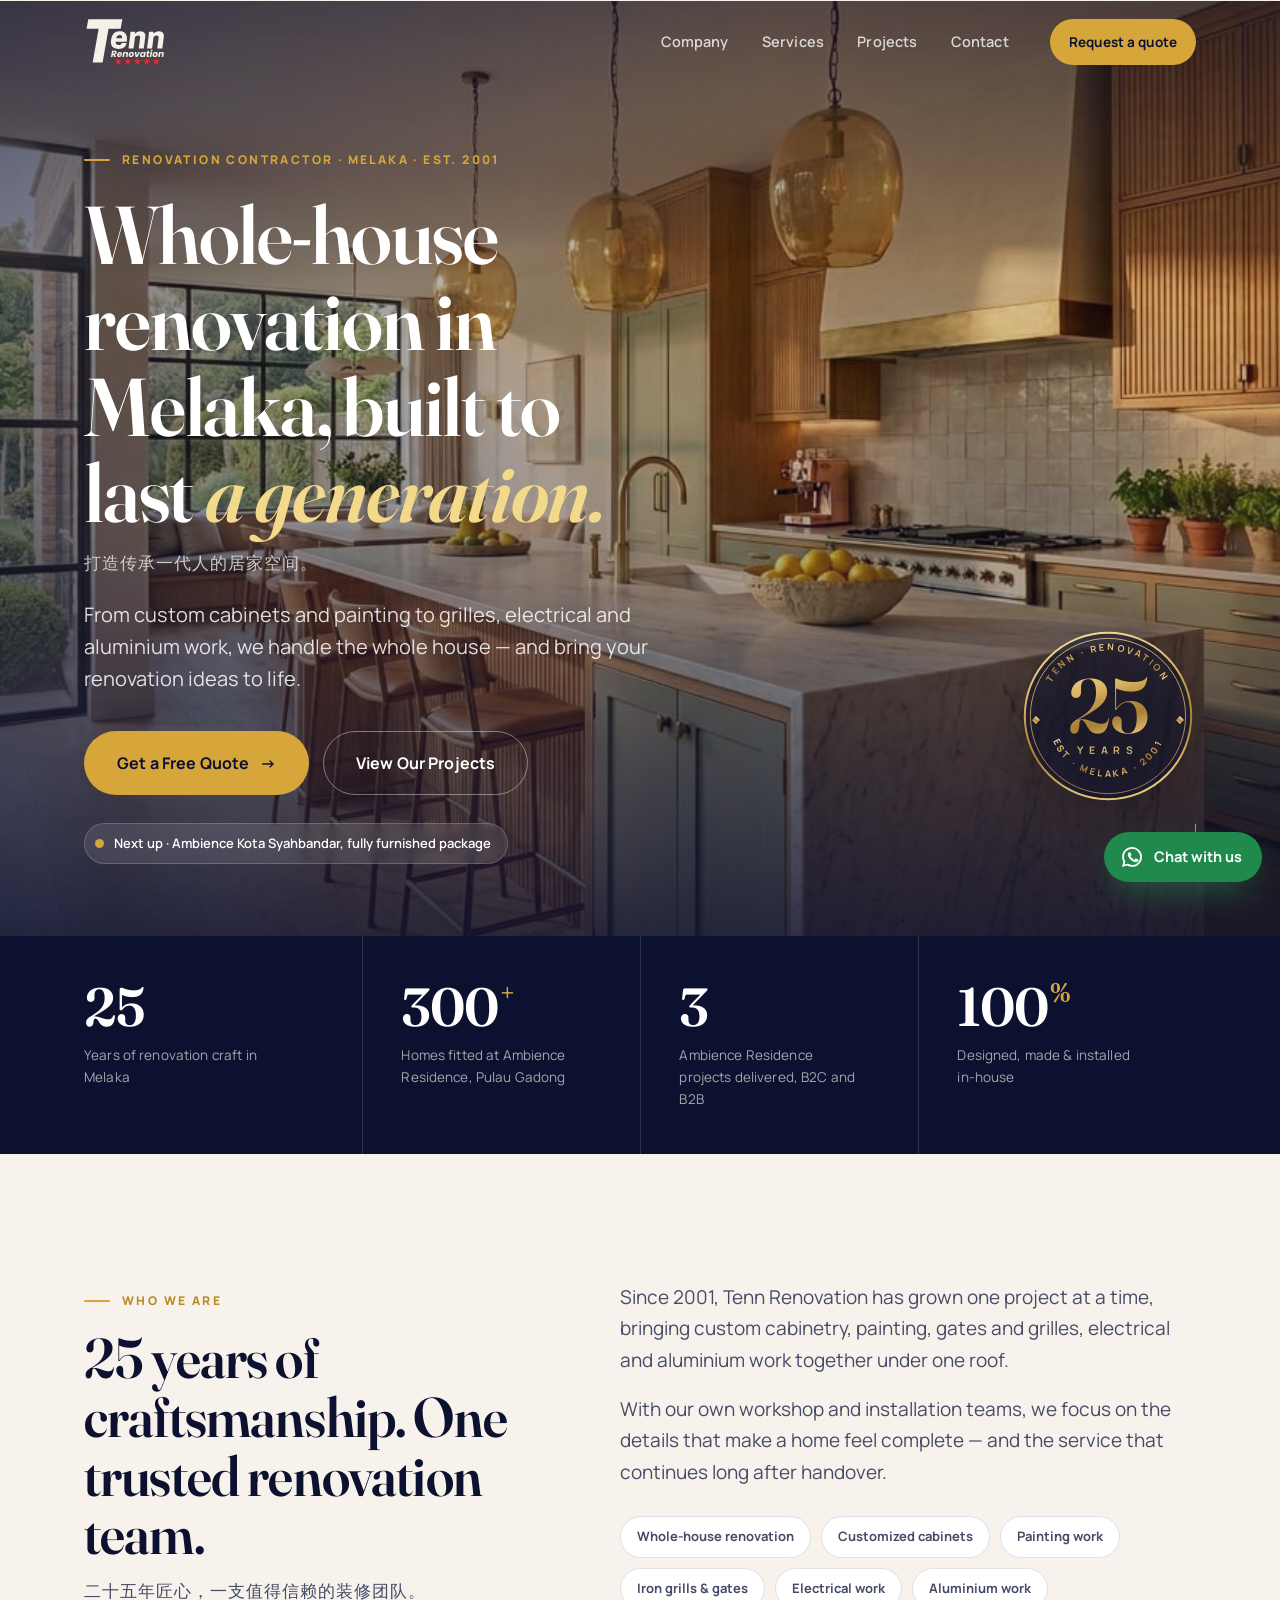
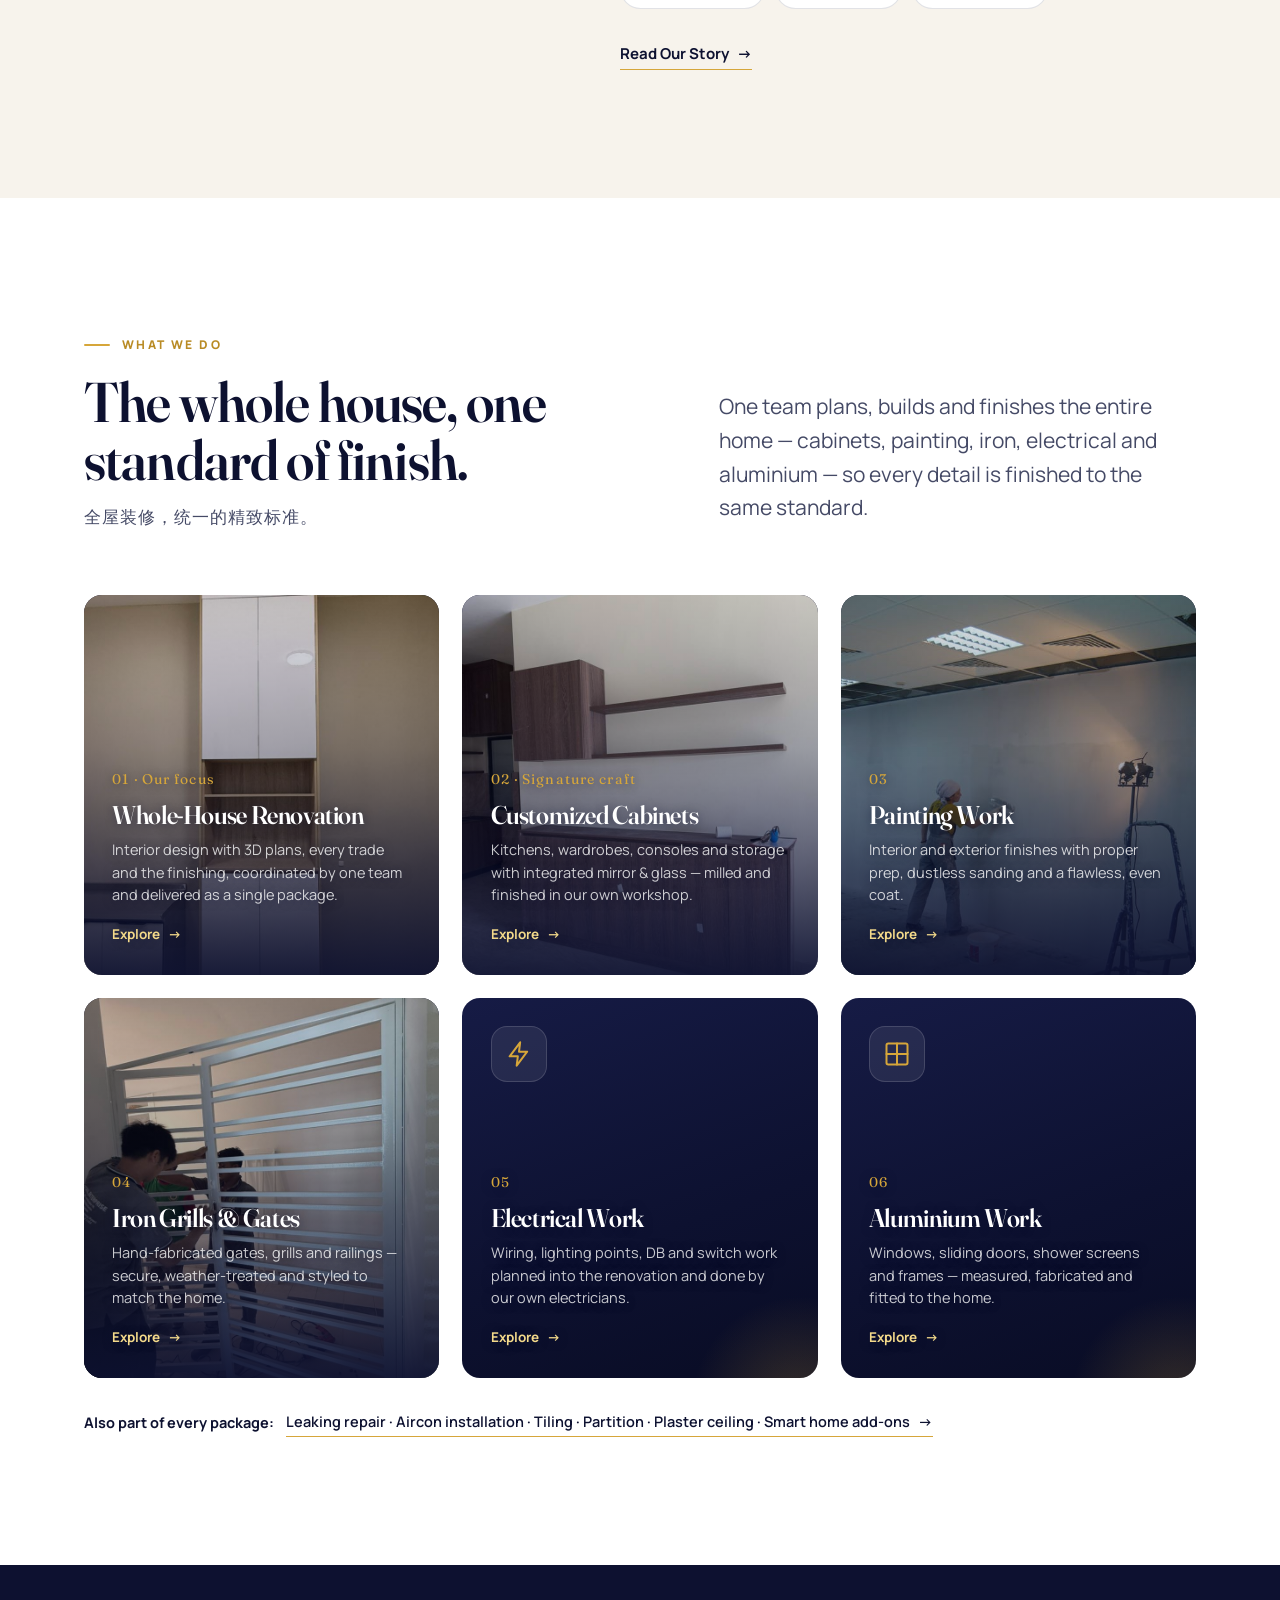
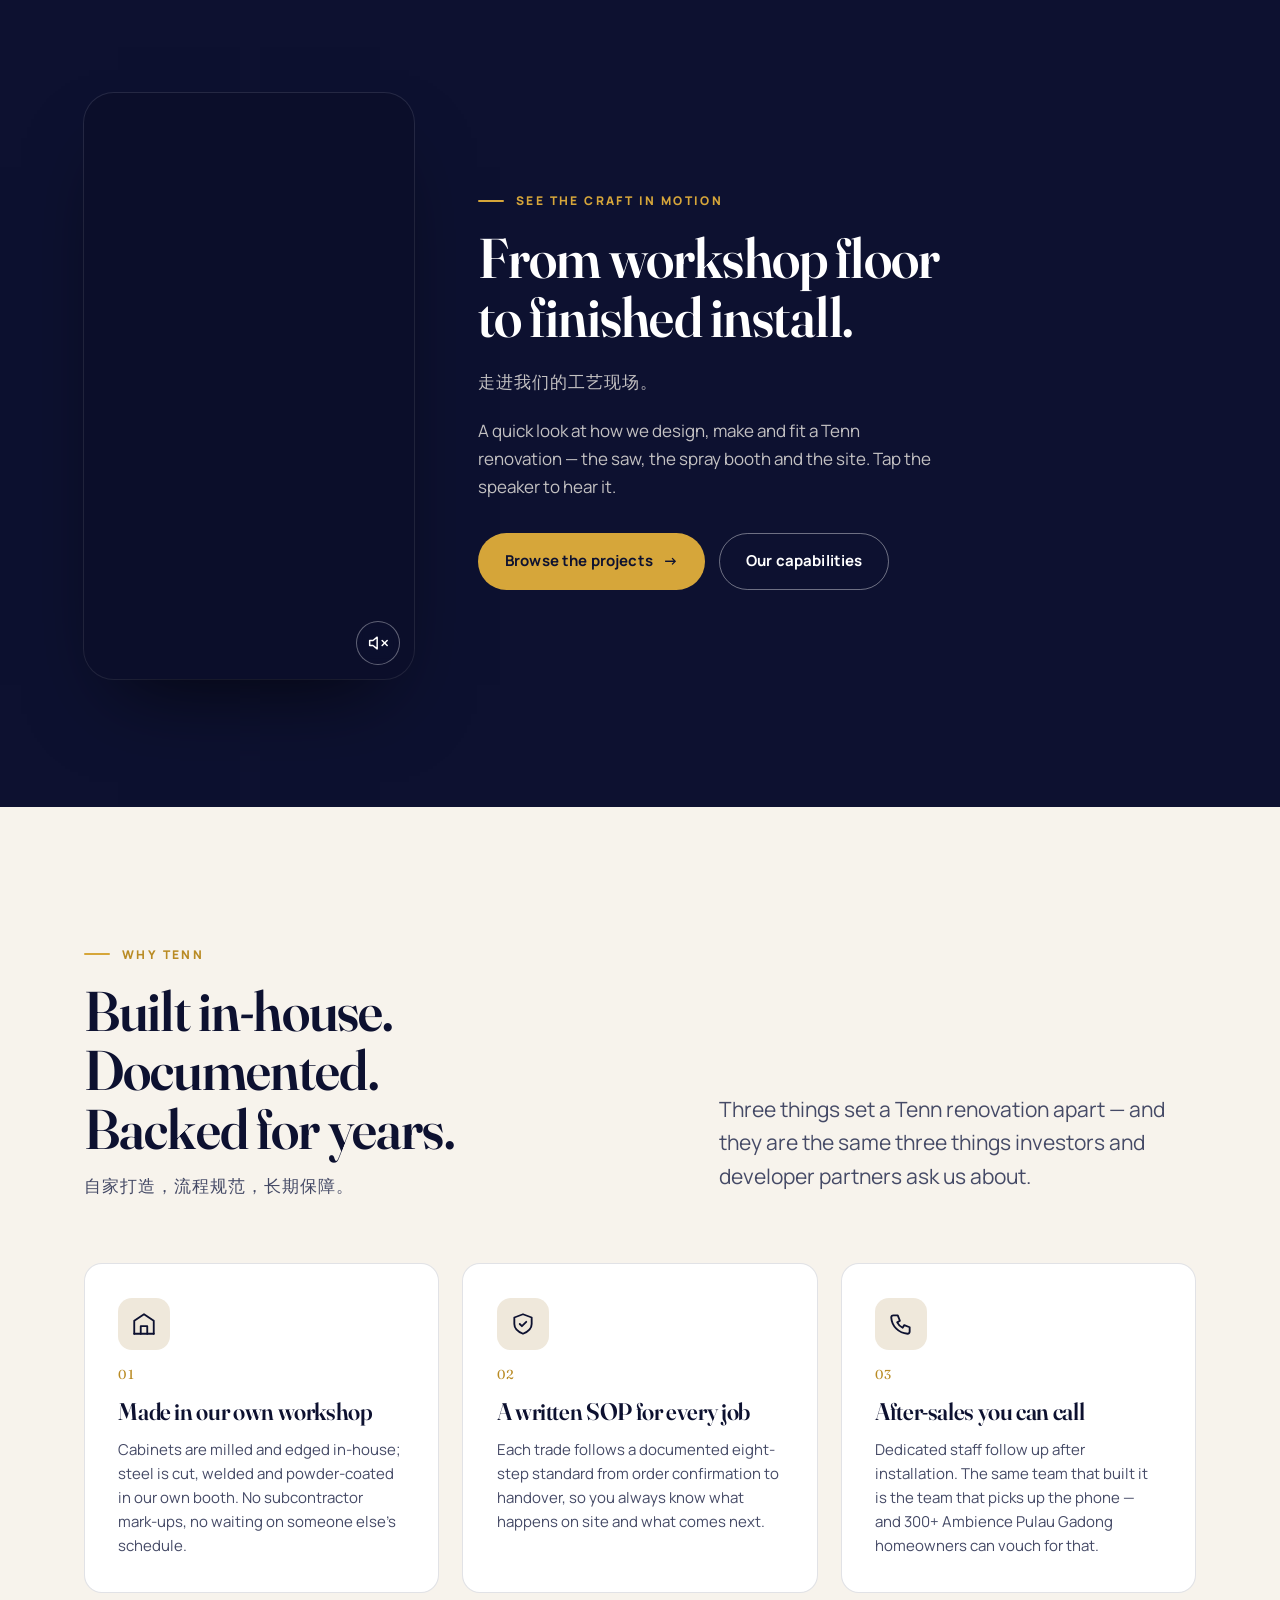
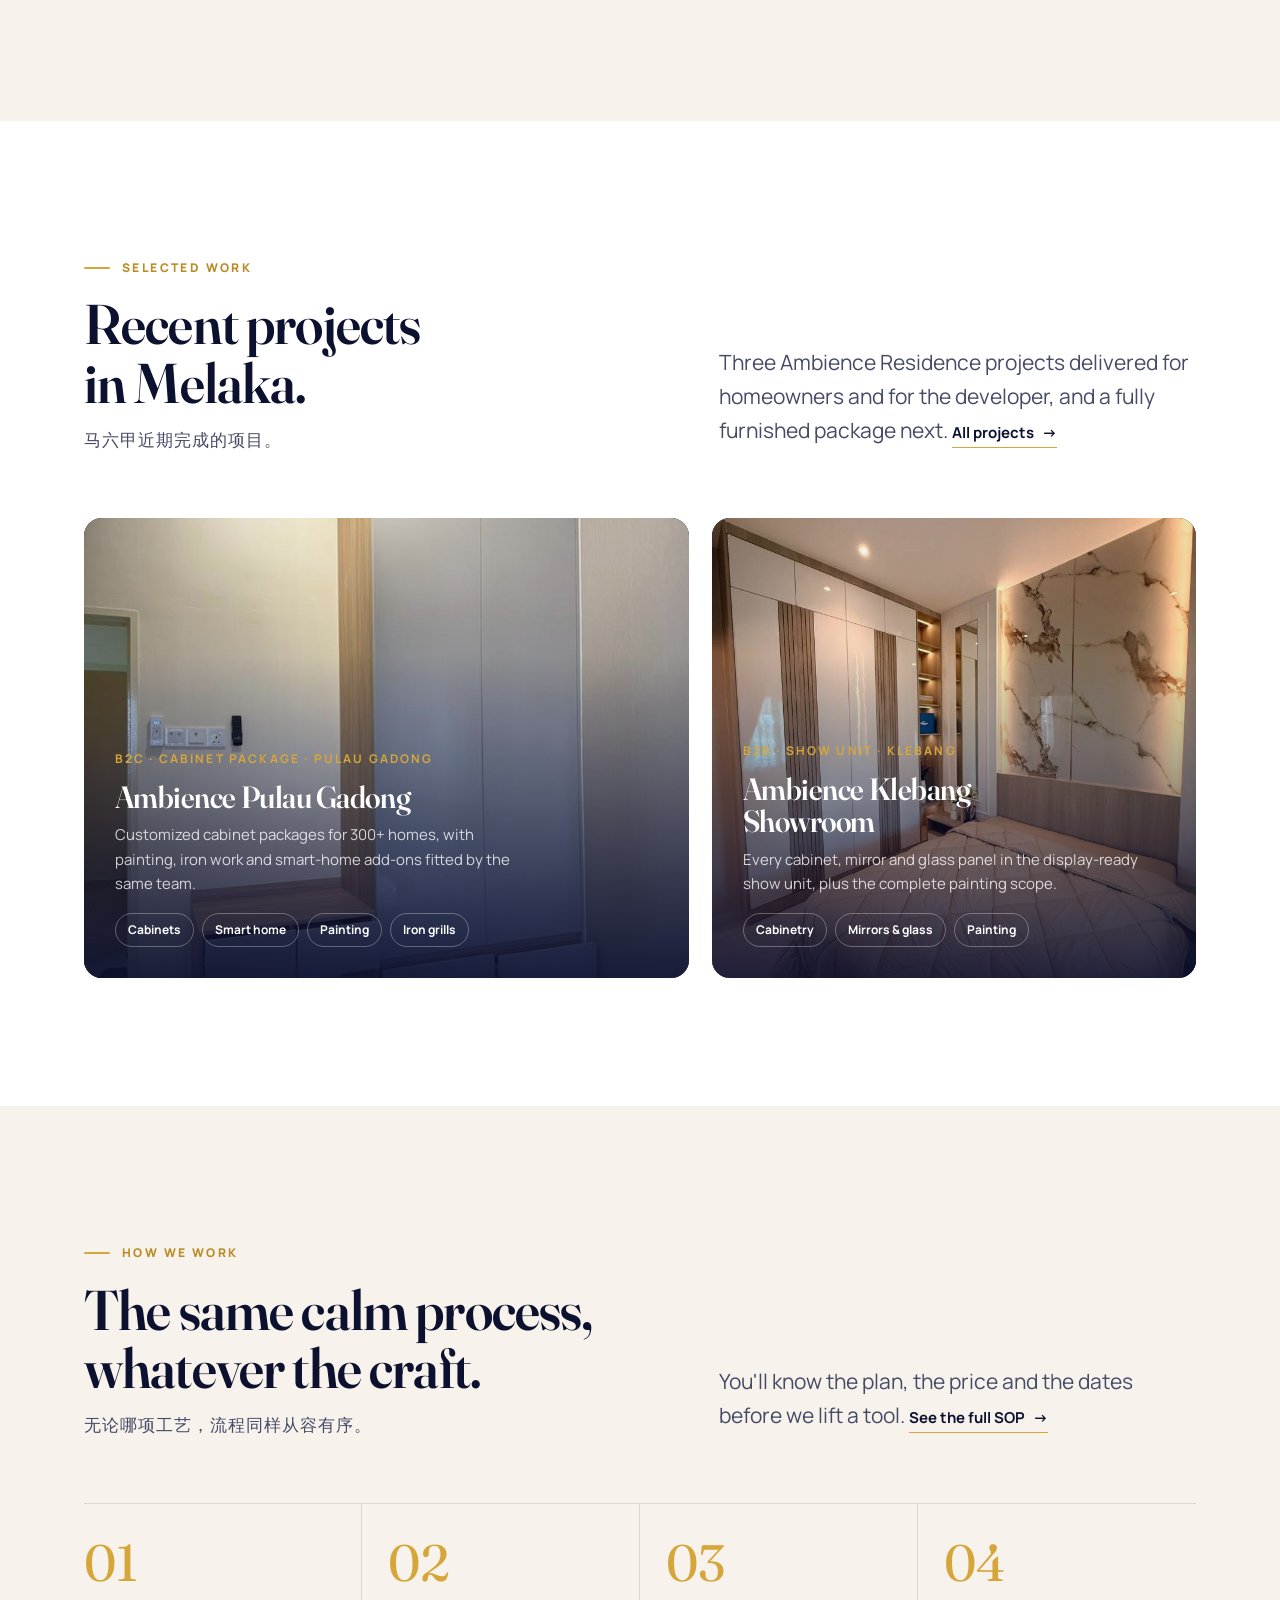
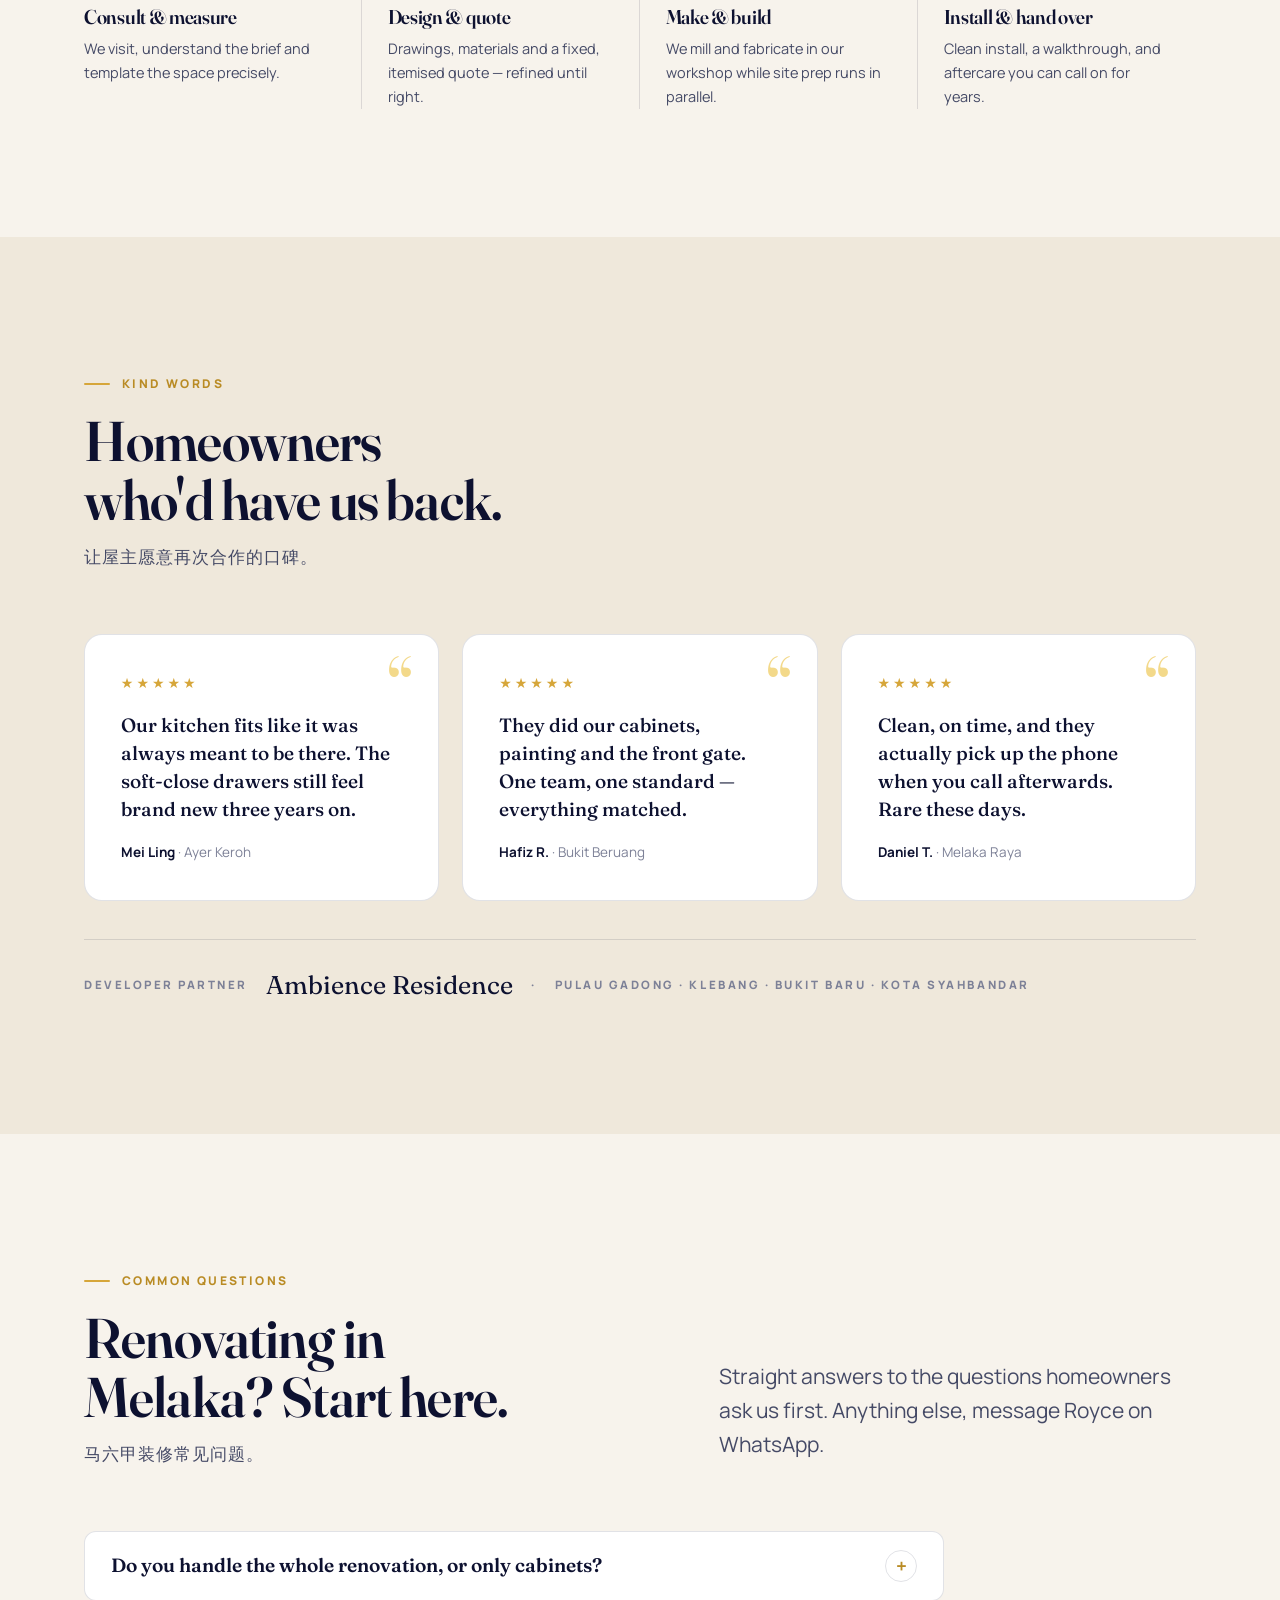
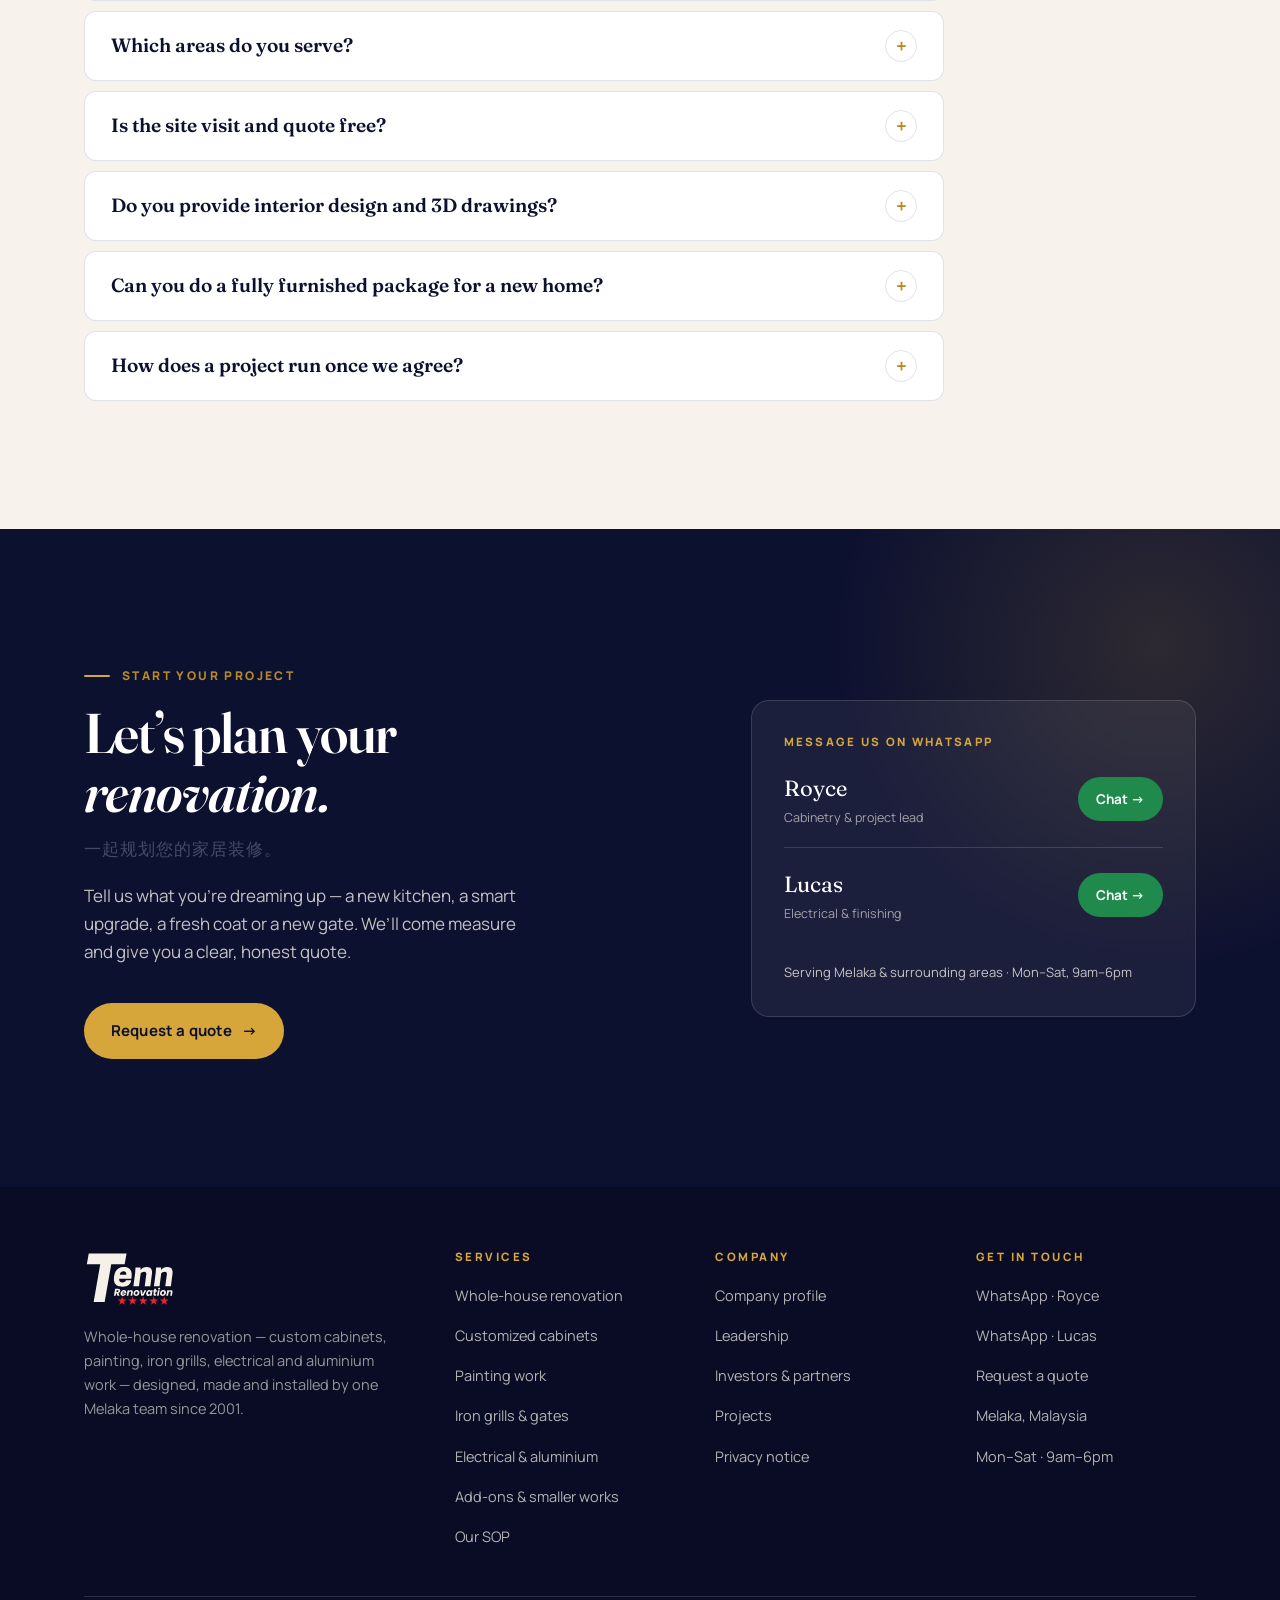
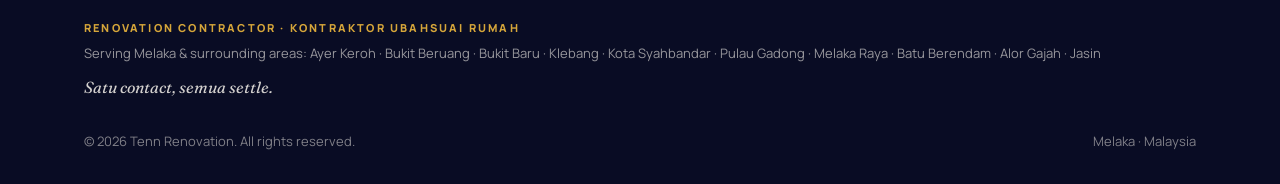
==== commit 1cb47f58: "SEO pass and CRM-ready lead capture Lead capture - site.js gains a TENN_CONFIG block: GA4, Google Ta" ====
--- a/index.html
+++ b/index.html
@@ -3,25 +3,25 @@
 <head>
 <meta charset="UTF-8">
 <meta name="viewport" content="width=device-width, initial-scale=1.0">
-<title>Tenn Renovation — Crafted Interiors in Melaka</title>
-<meta name="description" content="Whole-house renovation in Melaka since 2001 — custom cabinets, painting, iron grills, electrical and aluminium work, designed, made and installed by one trusted team.">
+<title>Renovation Contractor in Melaka | Whole-House Renovation — Tenn Renovation</title>
+<meta name="description" content="Tenn Renovation is a whole-house renovation contractor in Melaka since 2001: custom cabinets, painting, iron grills, electrical and aluminium work, interior design with 3D plans. Kontraktor renovation & ubahsuai rumah Melaka. Free site visit and quote.">
 <meta name="theme-color" content="#0d1130">
 <link rel="canonical" href="https://tennrenovation.com/">
 <link rel="icon" href="media/favicon.svg" type="image/svg+xml">
 <link rel="apple-touch-icon" href="media/apple-touch-icon.png">
 <meta property="og:type" content="website">
 <meta property="og:site_name" content="Tenn Renovation">
-<meta property="og:title" content="Tenn Renovation — Crafted Interiors in Melaka">
-<meta property="og:description" content="Whole-house renovation in Melaka since 2001 — custom cabinets, painting, iron grills, electrical and aluminium work, designed, made and installed by one trusted team.">
+<meta property="og:title" content="Renovation Contractor in Melaka | Whole-House Renovation — Tenn Renovation">
+<meta property="og:description" content="Tenn Renovation is a whole-house renovation contractor in Melaka since 2001: custom cabinets, painting, iron grills, electrical and aluminium work, interior design with 3D plans. Kontraktor renovation & ubahsuai rumah Melaka. Free site visit and quote.">
 <meta property="og:url" content="https://tennrenovation.com/">
-<meta property="og:image" content="https://tennrenovation.com/media/hero-kitchen.jpg">
+<meta property="og:image" content="https://tennrenovation.com/media/og-cover.jpg">
 <meta property="og:locale" content="en_MY">
 <meta name="twitter:card" content="summary_large_image">
 <link rel="preconnect" href="https://fonts.googleapis.com">
 <link rel="preconnect" href="https://fonts.gstatic.com" crossorigin>
 <link rel="stylesheet" href="https://fonts.googleapis.com/css2?family=Fraunces:ital,opsz,wght@0,9..144,500;0,9..144,600;0,9..144,700;1,9..144,500;1,9..144,600&family=Manrope:wght@400;500;600;700;800&display=swap">
 <link rel="preload" as="image" href="media/hero-kitchen.jpg" fetchpriority="high">
-<link rel="stylesheet" href="styles.css?v=20261118a">
+<link rel="stylesheet" href="styles.css?v=20261118b">
 <script type="application/ld+json">
 {
   "@context": "https://schema.org",
@@ -36,7 +36,9 @@
   "foundingDate": "2001",
   "priceRange": "$$",
   "address": { "@type": "PostalAddress", "addressLocality": "Melaka", "addressRegion": "Melaka", "addressCountry": "MY" },
-  "areaServed": { "@type": "State", "name": "Melaka" },
+  "areaServed": [ { "@type": "State", "name": "Melaka" }, { "@type": "Place", "name": "Ayer Keroh" }, { "@type": "Place", "name": "Bukit Beruang" }, { "@type": "Place", "name": "Bukit Baru" }, { "@type": "Place", "name": "Klebang" }, { "@type": "Place", "name": "Kota Syahbandar" }, { "@type": "Place", "name": "Pulau Gadong" }, { "@type": "Place", "name": "Melaka Raya" }, { "@type": "Place", "name": "Batu Berendam" }, { "@type": "Place", "name": "Alor Gajah" }, { "@type": "Place", "name": "Jasin" } ],
+  "slogan": "Satu contact, semua settle.",
+  "sameAs": ["https://www.facebook.com/tennfastenersmelaka/"],
   "openingHoursSpecification": [{
     "@type": "OpeningHoursSpecification",
     "dayOfWeek": ["Monday","Tuesday","Wednesday","Thursday","Friday","Saturday"],
@@ -92,8 +94,8 @@
   </div>
   <div class="wrap hero-inner">
     <div>
-      <span class="eyebrow">Melaka · Est. 2001</span>
-      <h1>Interiors built to last <em>a generation.</em></h1>
+      <span class="eyebrow">Renovation contractor · Melaka · Est. 2001</span>
+      <h1 style="max-width:15ch">Whole-house renovation in Melaka, built to last <em>a generation.</em></h1>
       <p class="zh-head" lang="zh">打造传承一代人的居家空间。</p>
       <p class="hero-sub">From custom cabinets and painting to grilles, electrical and aluminium work, we handle the whole house — and bring your renovation ideas to life.</p>
       <div class="hero-actions">
@@ -172,7 +174,7 @@
     <div class="svc-grid six">
       <a class="svc-card reveal" href="services.html#whole-house">
         <div class="pic"><img class="shot" src="media/ambience-feature-wall.jpg" alt="Walnut feature wall with floating cabinet, display shelves and low sideboard in a finished Ambience home" width="810" height="1080" loading="lazy" decoding="async"></div>
-        <div class="body"><span class="ix">01 · Our focus</span><h3>Whole-House Renovation</h3><p>Planning, every trade and the finishing, coordinated by one team and delivered as a single package.</p><span class="more">Explore <span class="arr">→</span></span></div>
+        <div class="body"><span class="ix">01 · Our focus</span><h3>Whole-House Renovation</h3><p>Interior design with 3D plans, every trade and the finishing, coordinated by one team and delivered as a single package.</p><span class="more">Explore <span class="arr">→</span></span></div>
       </a>
       <a class="svc-card reveal" href="services.html#cabinetry">
         <div class="pic"><img class="shot" src="media/ambience-pantry.jpg" alt="Full-height white gloss and oak kitchen pantry unit with open display niche" width="810" height="1080" loading="lazy" decoding="async"></div>
@@ -304,6 +306,84 @@
     <div class="partner-row reveal"><span class="lbl">Developer partner</span><span class="name">Ambience Residence</span><span class="lbl">·</span><span class="lbl">Pulau Gadong · Klebang · Bukit Baru · Kota Syahbandar</span></div>
   </div>
 </section>
+
+<!-- ============ FAQ ============ -->
+<section class="section" id="faq">
+  <div class="wrap">
+    <div class="sec-head reveal">
+      <div>
+        <span class="eyebrow">Common questions</span>
+        <h2>Renovating in Melaka? Start here.</h2>
+        <p class="zh-head" lang="zh">马六甲装修常见问题。</p>
+      </div>
+      <p class="lead">Straight answers to the questions homeowners ask us first. Anything else, message Royce on WhatsApp.</p>
+    </div>
+    <div class="faq-list">
+      <details class="faq reveal"><summary>Do you handle the whole renovation, or only cabinets?</summary><p>The whole house. Most of our work is full-home renovation: interior design and 3D plans, custom cabinets, painting, iron grills and gates, electrical and aluminium work, plus tiling, plaster ceilings, partitions, aircon installation and leak repair. You deal with one contact from design to handover.</p></details>
+      <details class="faq reveal"><summary>Which areas do you serve?</summary><p>We are based in Melaka and serve the whole state and surrounding areas, including Ayer Keroh, Bukit Beruang, Bukit Baru, Klebang, Kota Syahbandar, Pulau Gadong, Melaka Raya, Batu Berendam, Alor Gajah and Jasin.</p></details>
+      <details class="faq reveal"><summary>Is the site visit and quote free?</summary><p>Yes. We visit, measure and template the space, then send a clear itemised quote with no obligation. Message Royce on WhatsApp or use the quote form to arrange it.</p></details>
+      <details class="faq reveal"><summary>Do you provide interior design and 3D drawings?</summary><p>Yes. For whole-house and package renovations we prepare 3D models and plans first, so you can see the layout, cabinets and finishes before any work starts.</p></details>
+      <details class="faq reveal"><summary>Can you do a fully furnished package for a new home?</summary><p>Yes. We deliver fully furnished packages for new homes, including the cabinet packages fitted for 300+ homes at Ambience Residence, Pulau Gadong, and the fully furnished package planned for Ambience Kota Syahbandar.</p></details>
+      <details class="faq reveal"><summary>How does a project run once we agree?</summary><p>Every trade follows a written eight-step SOP: confirm the order, measure on site, customise, set the installation date, install, quality checks, clean up and handover. You know what happens on site and what comes next, and our after-sales staff follow up afterwards.</p></details>
+    </div>
+  </div>
+</section>
+<script type="application/ld+json">
+{
+  "@context": "https://schema.org",
+  "@type": "FAQPage",
+  "mainEntity": [
+    {
+      "@type": "Question",
+      "name": "Do you handle the whole renovation, or only cabinets?",
+      "acceptedAnswer": {
+        "@type": "Answer",
+        "text": "The whole house. Most of our work is full-home renovation: interior design and 3D plans, custom cabinets, painting, iron grills and gates, electrical and aluminium work, plus tiling, plaster ceilings, partitions, aircon installation and leak repair. You deal with one contact from design to handover."
+      }
+    },
+    {
+      "@type": "Question",
+      "name": "Which areas do you serve?",
+      "acceptedAnswer": {
+        "@type": "Answer",
+        "text": "We are based in Melaka and serve the whole state and surrounding areas, including Ayer Keroh, Bukit Beruang, Bukit Baru, Klebang, Kota Syahbandar, Pulau Gadong, Melaka Raya, Batu Berendam, Alor Gajah and Jasin."
+      }
+    },
+    {
+      "@type": "Question",
+      "name": "Is the site visit and quote free?",
+      "acceptedAnswer": {
+        "@type": "Answer",
+        "text": "Yes. We visit, measure and template the space, then send a clear itemised quote with no obligation. Message Royce on WhatsApp or use the quote form to arrange it."
+      }
+    },
+    {
+      "@type": "Question",
+      "name": "Do you provide interior design and 3D drawings?",
+      "acceptedAnswer": {
+        "@type": "Answer",
+        "text": "Yes. For whole-house and package renovations we prepare 3D models and plans first, so you can see the layout, cabinets and finishes before any work starts."
+      }
+    },
+    {
+      "@type": "Question",
+      "name": "Can you do a fully furnished package for a new home?",
+      "acceptedAnswer": {
+        "@type": "Answer",
+        "text": "Yes. We deliver fully furnished packages for new homes, including the cabinet packages fitted for 300+ homes at Ambience Residence, Pulau Gadong, and the fully furnished package planned for Ambience Kota Syahbandar."
+      }
+    },
+    {
+      "@type": "Question",
+      "name": "How does a project run once we agree?",
+      "acceptedAnswer": {
+        "@type": "Answer",
+        "text": "Every trade follows a written eight-step SOP: confirm the order, measure on site, customise, set the installation date, install, quality checks, clean up and handover. You know what happens on site and what comes next, and our after-sales staff follow up afterwards."
+      }
+    }
+  ]
+}
+</script>
 
 <!-- ============ CTA ============ -->
 <section class="section cta" id="contact">
@@ -375,6 +455,11 @@
         </ul>
       </div>
     </div>
+    <div class="areas">
+      <span class="lbl">Renovation contractor · Kontraktor ubahsuai rumah</span>
+      <span>Serving Melaka &amp; surrounding areas: Ayer Keroh · Bukit Beruang · Bukit Baru · Klebang · Kota Syahbandar · Pulau Gadong · Melaka Raya · Batu Berendam · Alor Gajah · Jasin</span>
+      <span class="tag-line">Satu contact, semua settle.</span>
+    </div>
     <div class="bot">
       <span>© 2026 Tenn Renovation. All rights reserved.</span>
       <span>Melaka · Malaysia</span>
@@ -388,6 +473,6 @@
   <span>Chat with us</span>
 </a>
 
-<script src="site.js?v=20261118a"></script>
+<script src="site.js?v=20261118b"></script>
 </body>
 </html>
--- a/styles.css
+++ b/styles.css
@@ -676,3 +676,29 @@
 .addon p{ font-size:14px; color:var(--ink-soft); margin-top:6px; }
 @media (max-width:840px){ .addon-grid{ grid-template-columns:1fr 1fr; } }
 @media (max-width:480px){ .addon-grid{ grid-template-columns:1fr; } }
+
+/* ---------- FAQ ---------- */
+.faq-list{ display:grid; gap:10px; max-width:860px; }
+.faq{ background:var(--paper); border:1px solid var(--line); border-radius:var(--radius-sm); padding:0 clamp(18px,2vw,26px); }
+.faq summary{ cursor:pointer; list-style:none; display:flex; align-items:center; justify-content:space-between; gap:16px; padding:18px 0; font-family:var(--display); font-weight:600; font-size:clamp(17px,1.5vw,20px); color:var(--ink); }
+.faq summary::-webkit-details-marker{ display:none; }
+.faq summary::after{ content:"+"; flex:none; width:30px; height:30px; border-radius:50%; border:1px solid var(--line); display:grid; place-items:center; font-family:var(--sans); font-weight:700; color:var(--brass-d); transition:transform .3s var(--ease), background .3s var(--ease); }
+.faq[open] summary::after{ content:"–"; background:var(--ink); color:var(--brass); border-color:var(--ink); }
+.faq p{ color:var(--ink-soft); font-size:15.5px; padding:0 0 20px; max-width:70ch; }
+
+/* ---------- quote form: consent + confirmation ---------- */
+.q-check{ display:flex; gap:12px; align-items:flex-start; cursor:pointer; font-size:14px; color:var(--ink-soft); line-height:1.5; }
+.q-check input{ flex:none; width:20px; height:20px; margin-top:2px; accent-color:var(--ink); }
+.q-check a{ color:var(--ink); text-decoration:underline; text-underline-offset:2px; }
+.q-field.invalid .q-check span{ color:var(--red); }
+.q-done{ padding:clamp(26px,3.4vw,42px); }
+.q-done-ic{ width:56px; height:56px; border-radius:50%; background:var(--wa); color:#fff; display:grid; place-items:center; font-size:26px; font-weight:800; }
+.q-done h3{ margin-top:18px; font-size:clamp(22px,2.4vw,28px); }
+.q-done p{ color:var(--ink-soft); margin-top:12px; max-width:52ch; }
+.q-done-actions{ display:flex; gap:12px; flex-wrap:wrap; margin-top:22px; }
+
+/* ---------- footer: service areas ---------- */
+.foot .areas{ display:grid; gap:6px; padding:22px 0 4px; font-size:13px; color:rgba(247,243,236,.6); }
+.foot .areas .lbl{ font-size:11px; font-weight:800; letter-spacing:.2em; text-transform:uppercase; color:var(--brass); }
+.foot .areas .tag-line{ font-family:var(--display); font-style:italic; font-size:16px; color:rgba(247,243,236,.85); margin-top:4px; }
+@media (max-width:840px){ .hero .eyebrow{ max-width:calc(100% - 128px); } }
